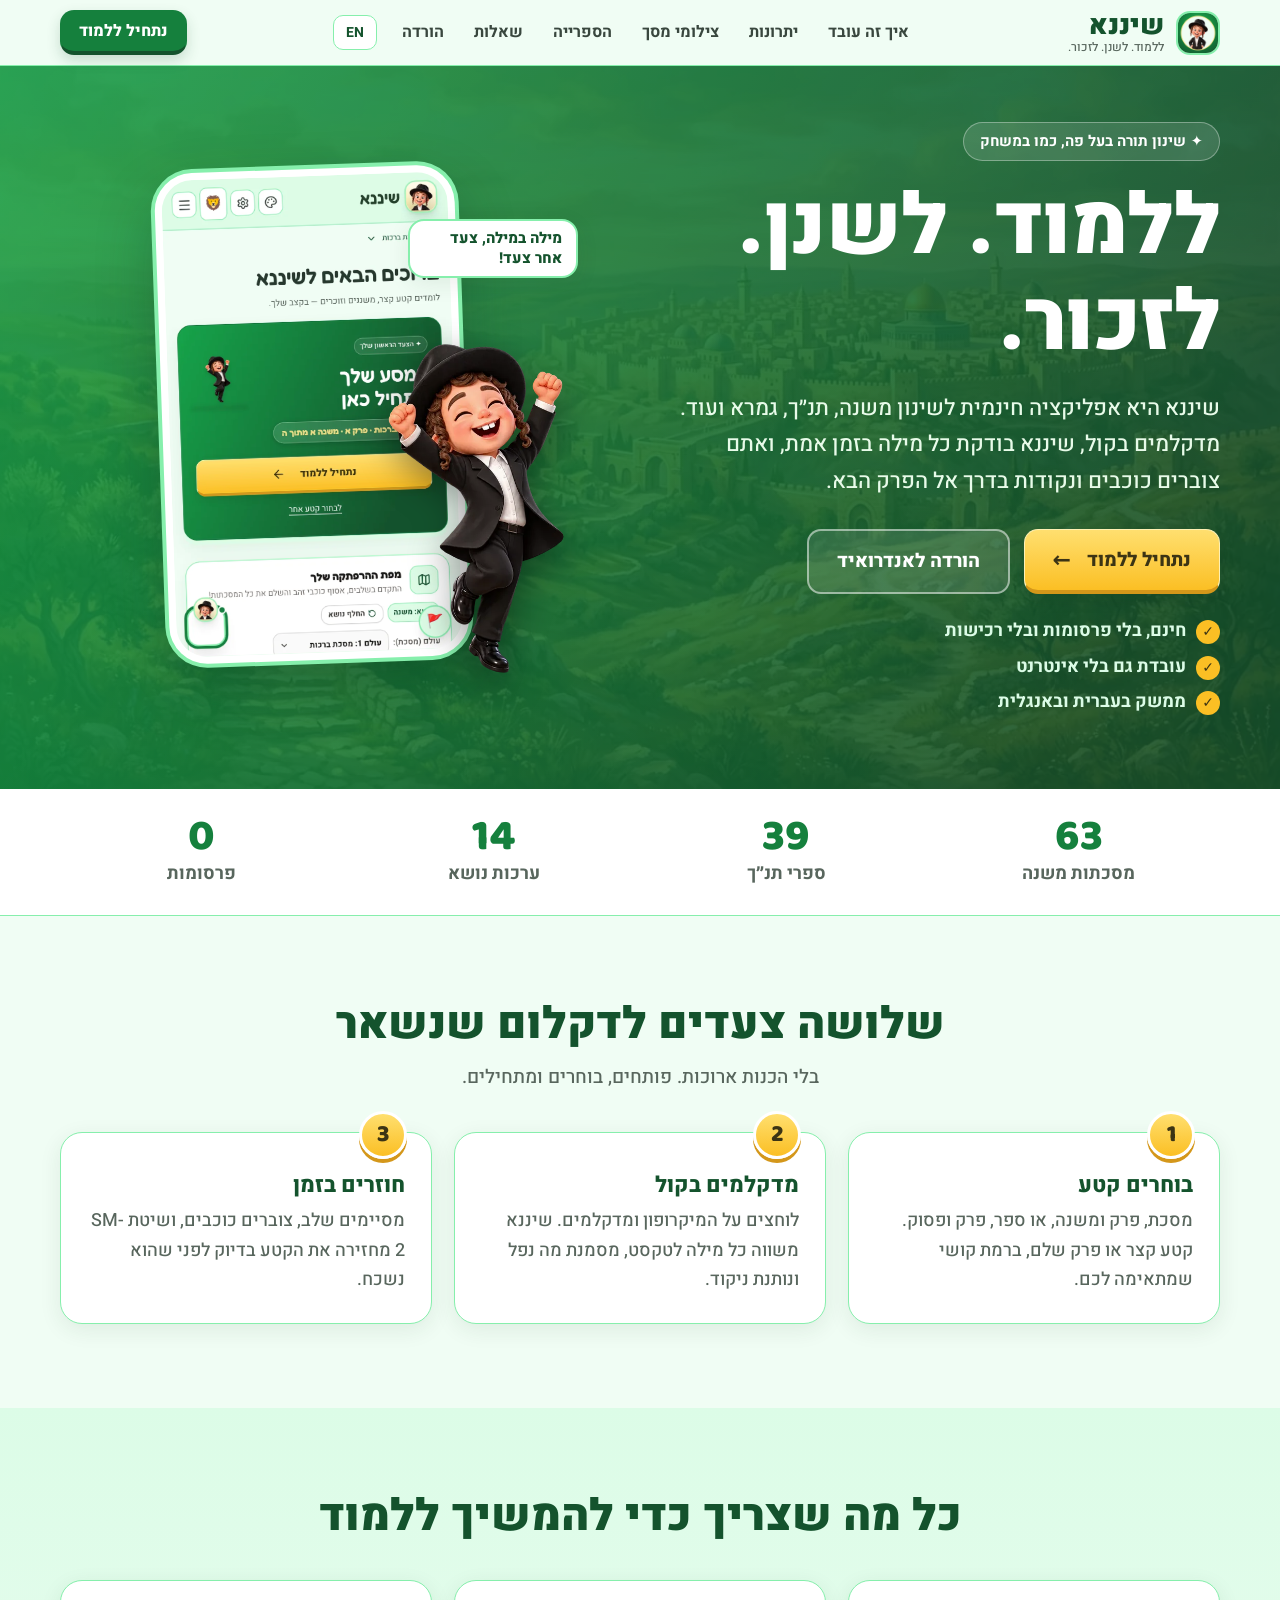
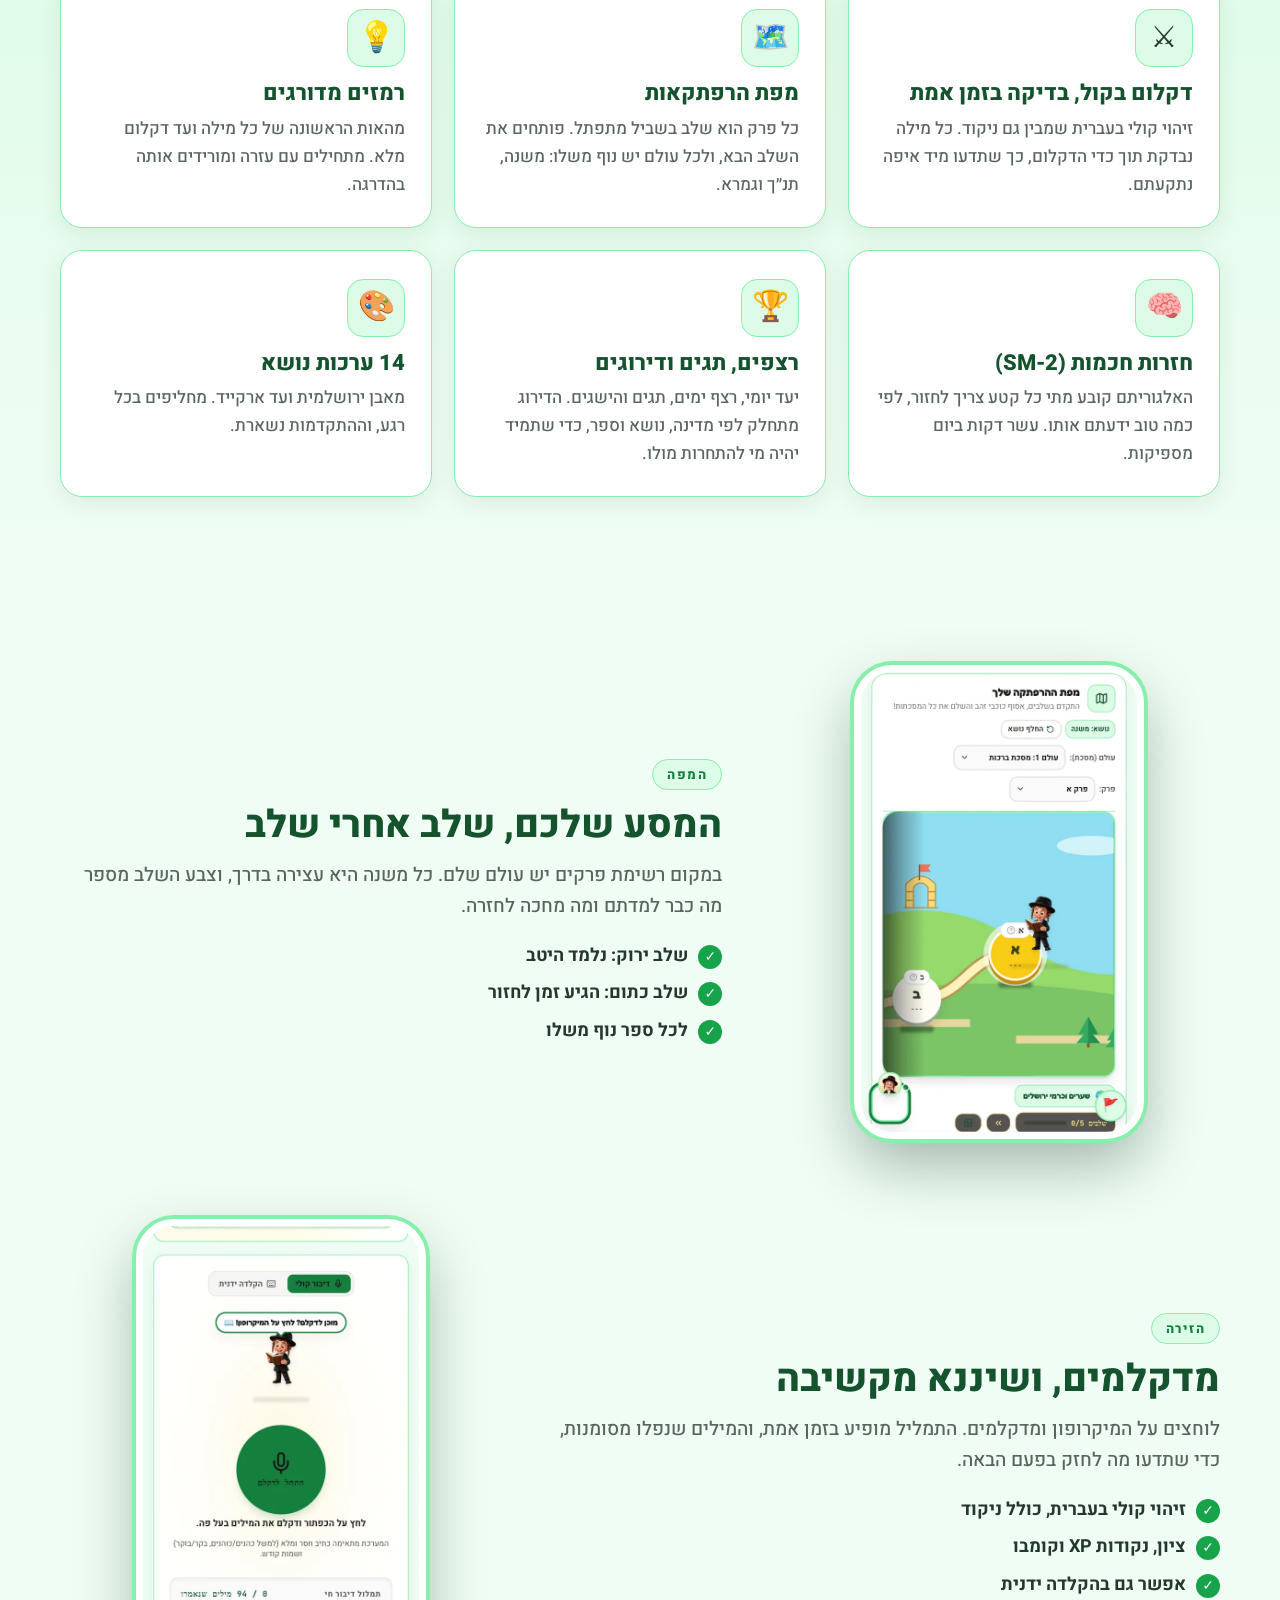
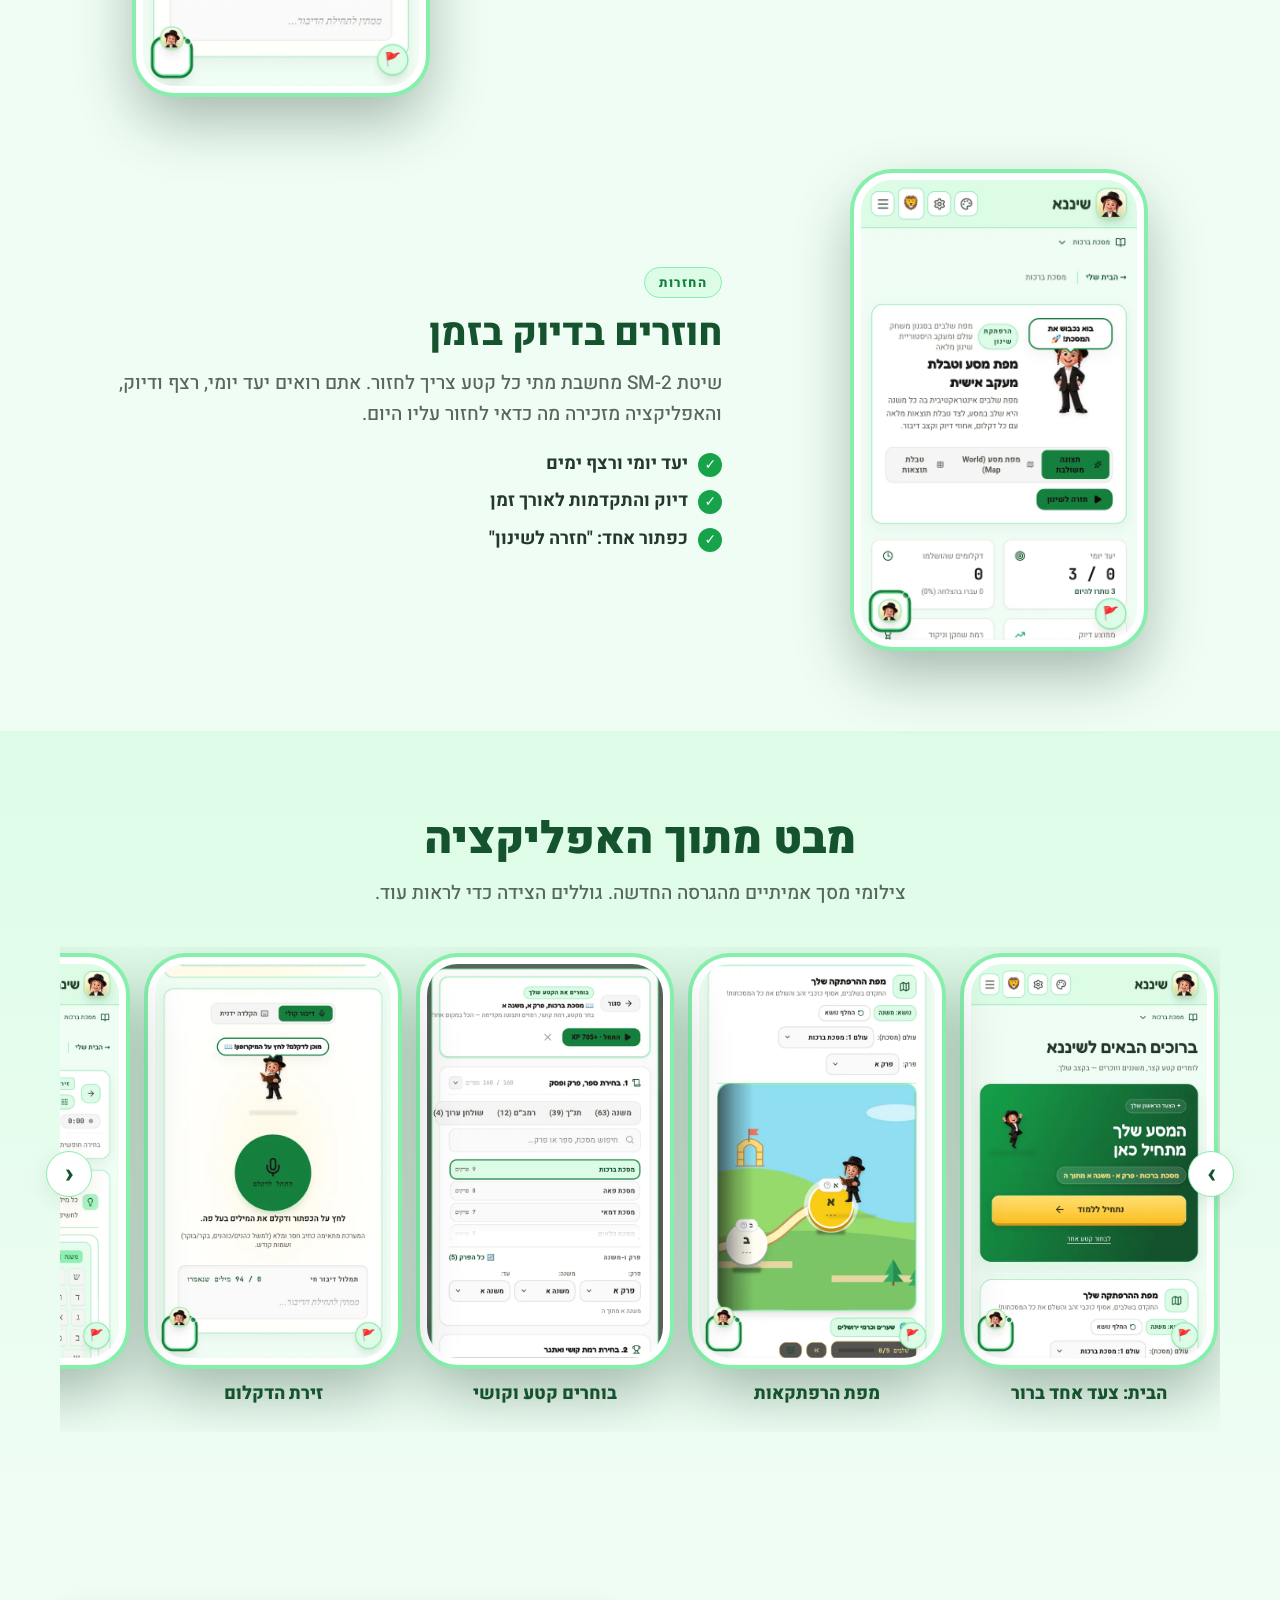
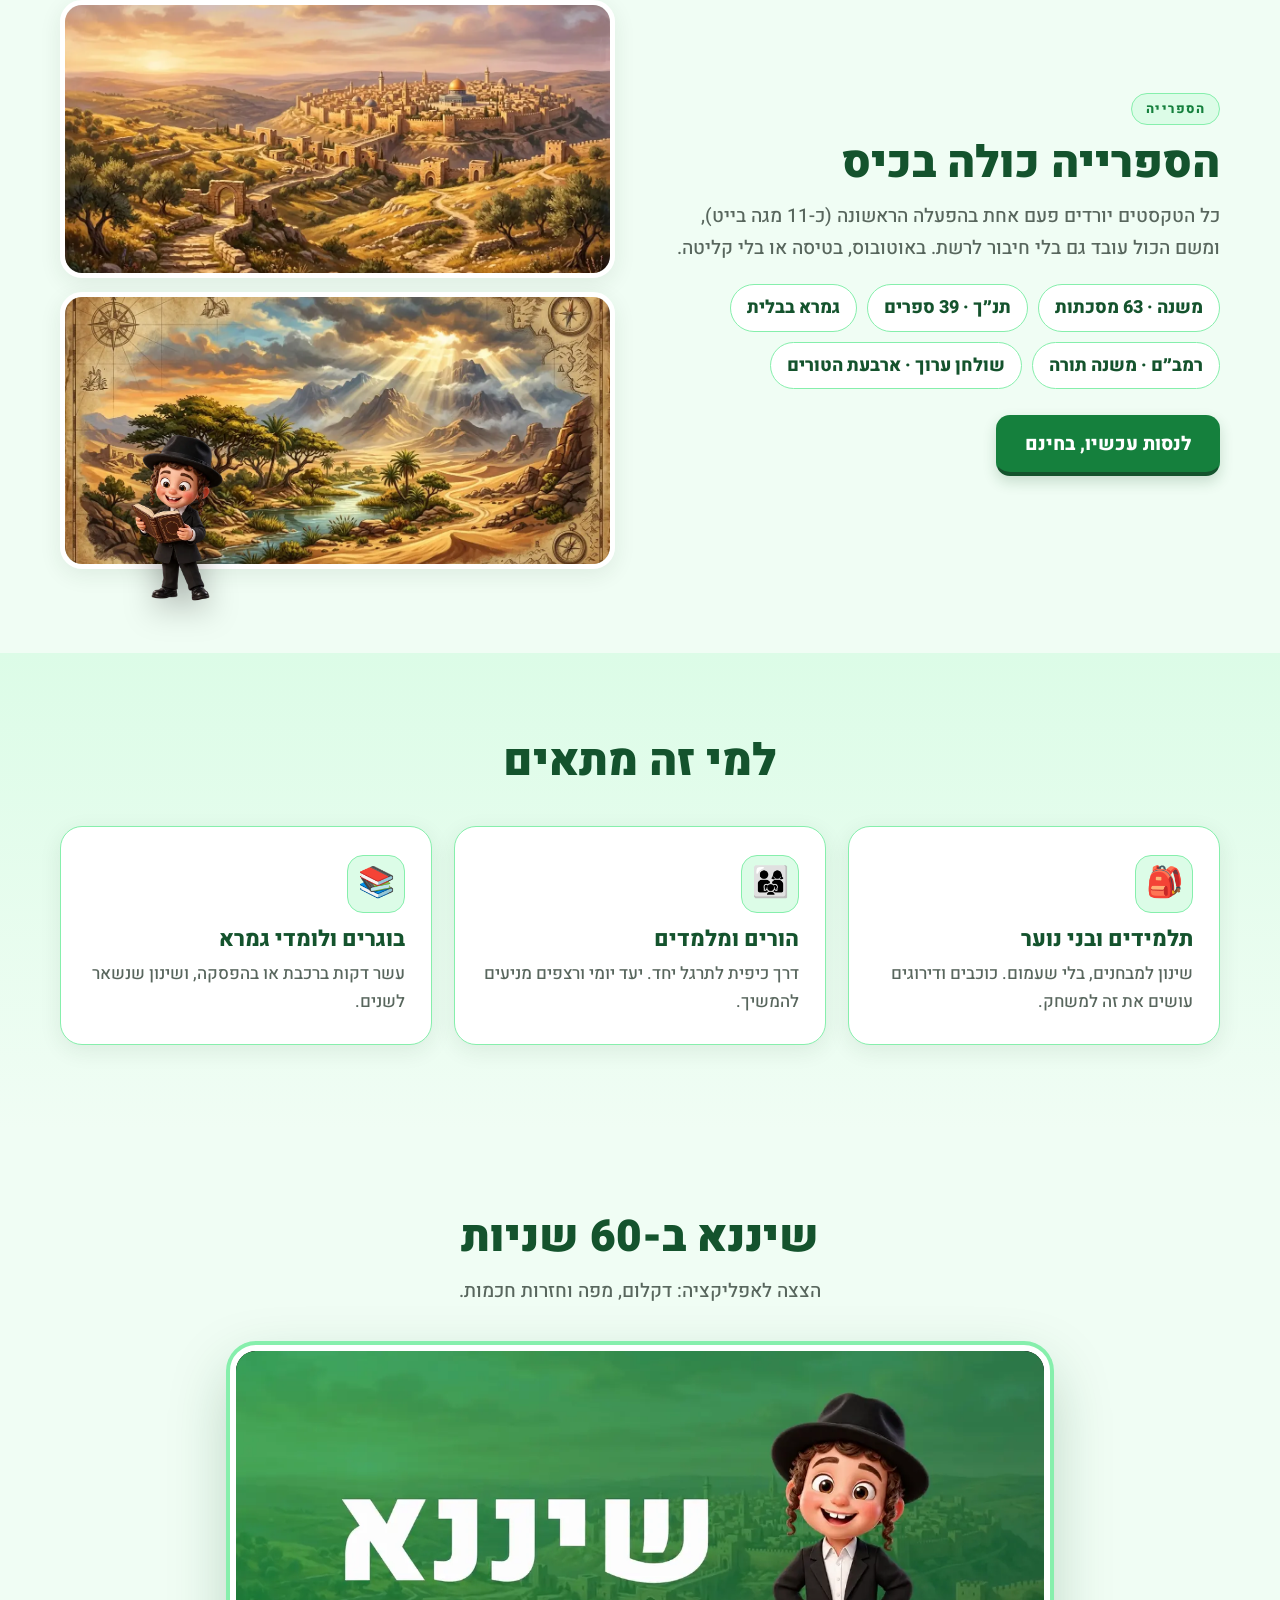
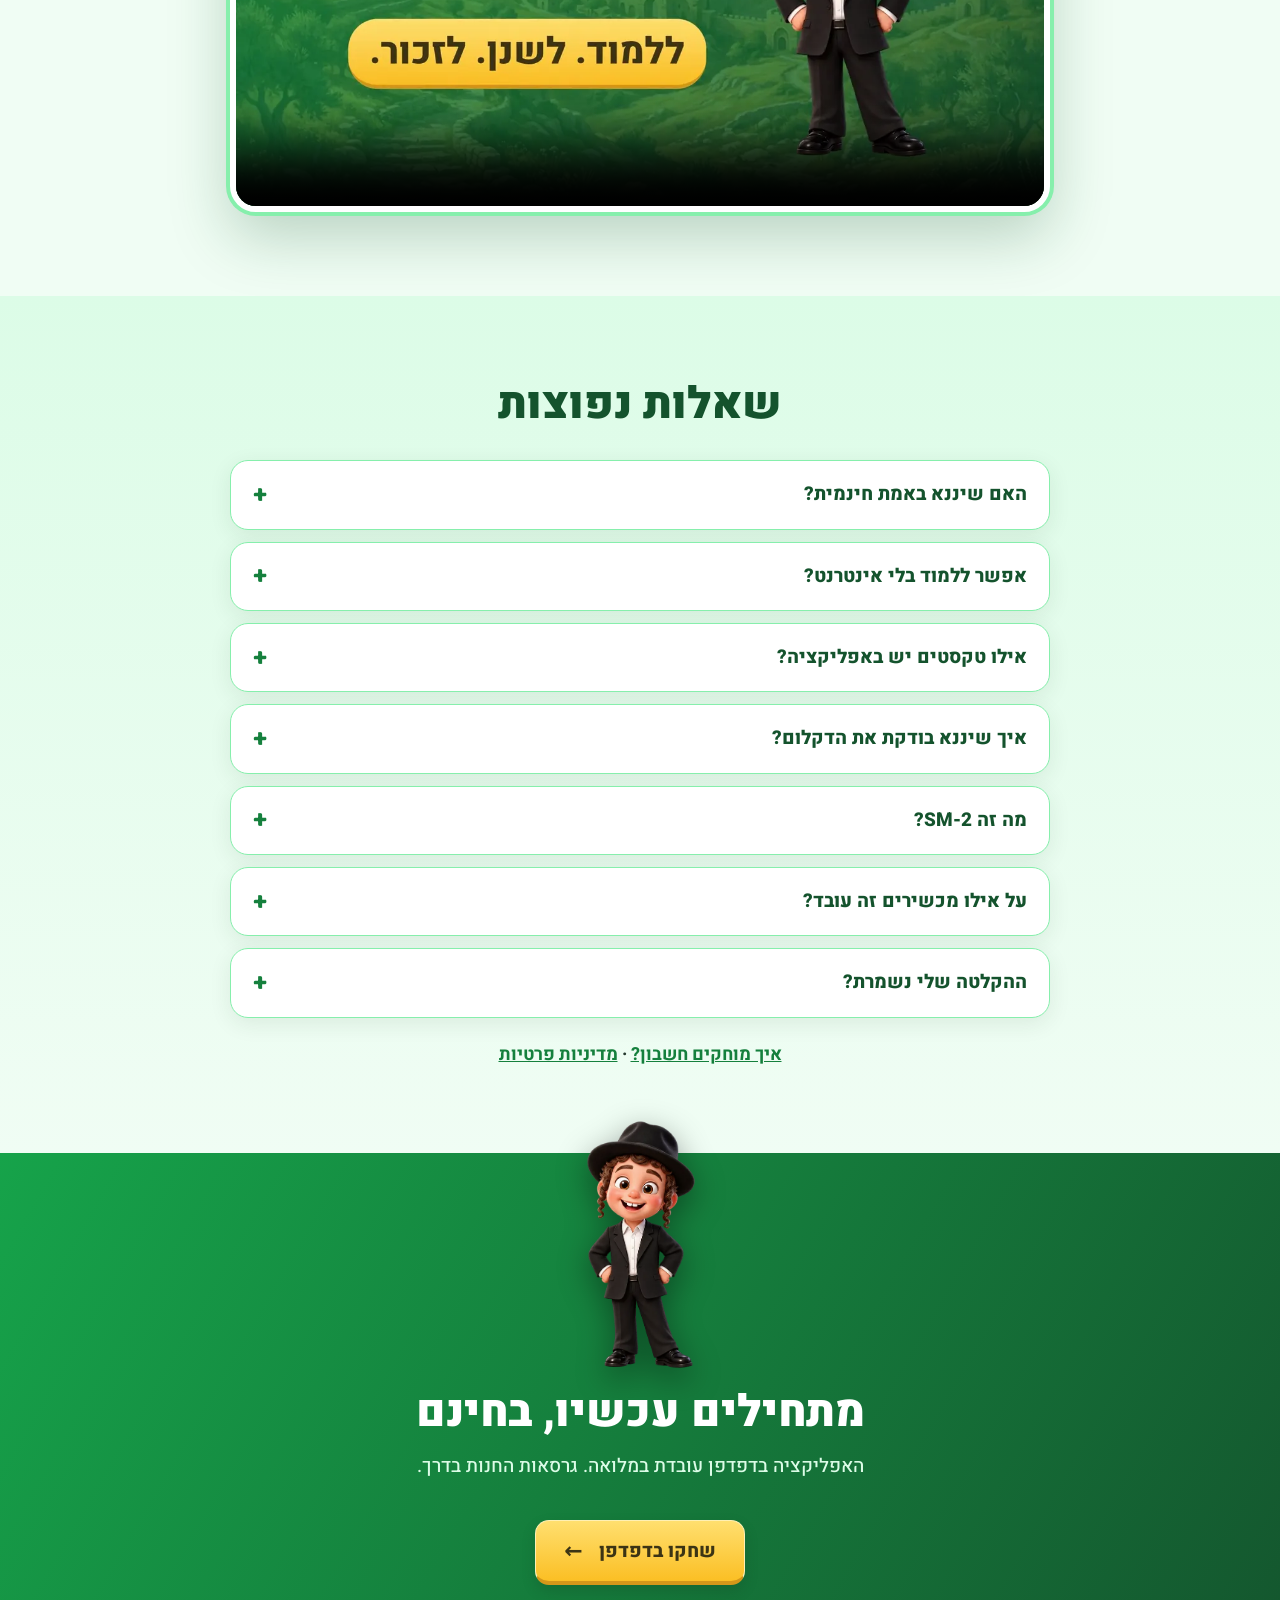
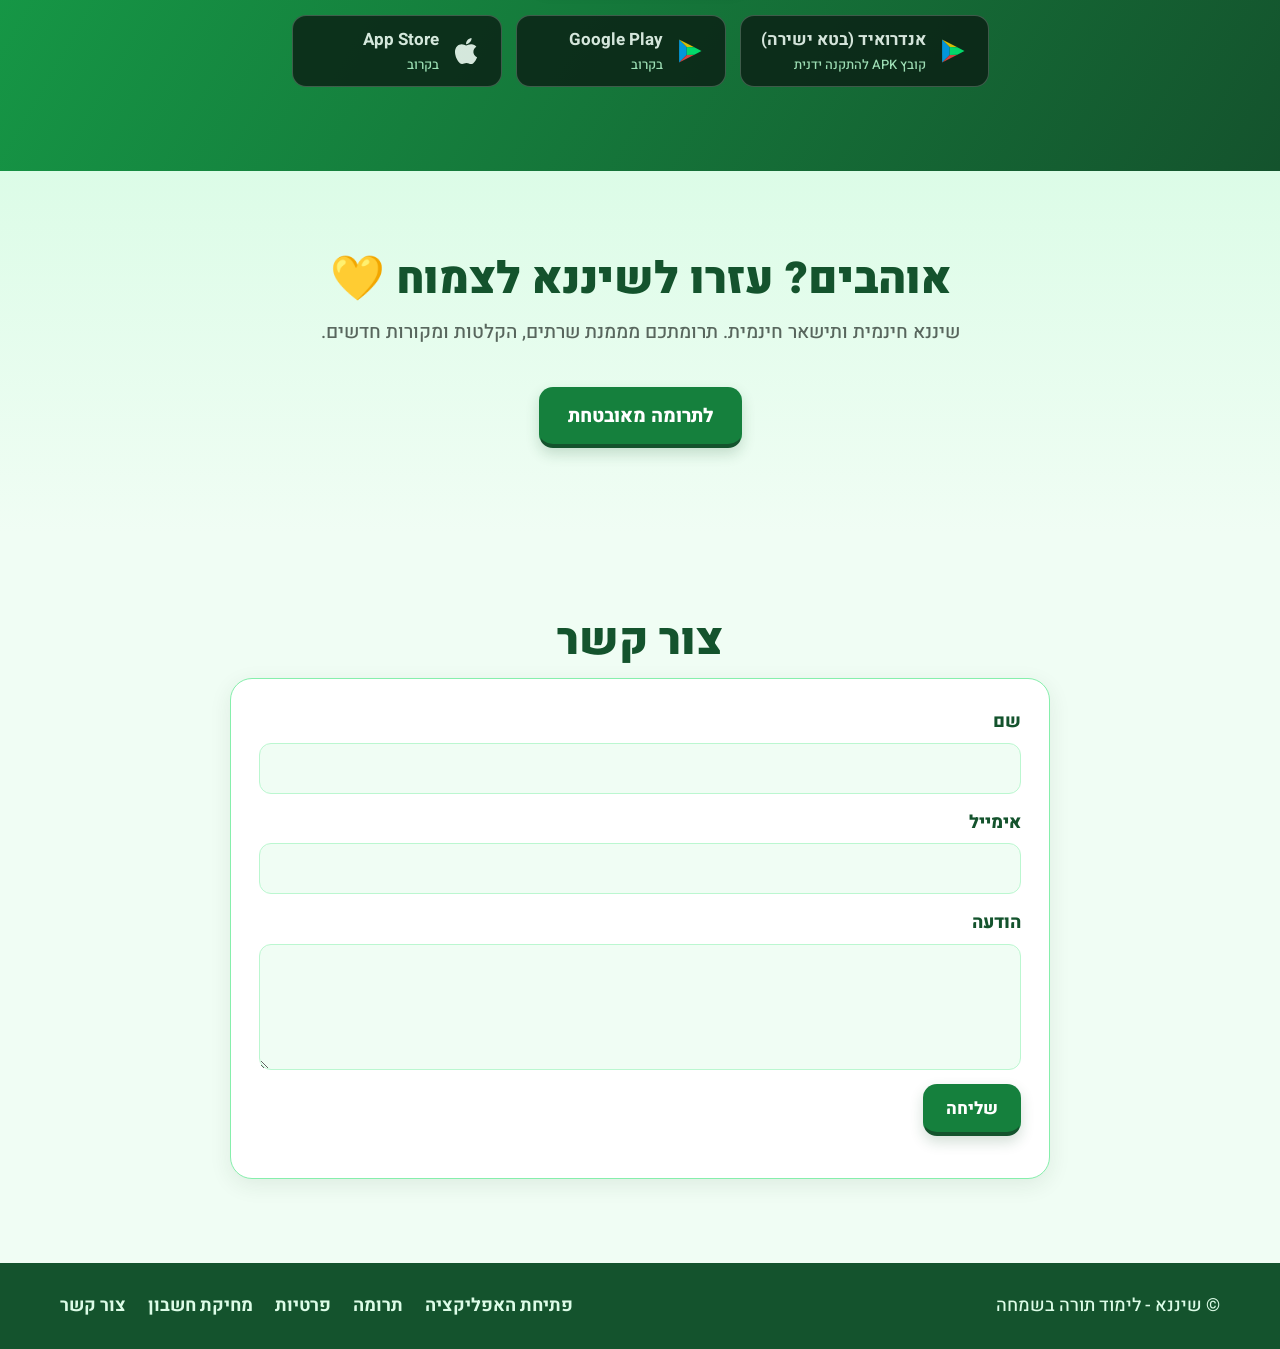
==== index.html @ 369204a3 "blaaaaaah new site" ====
<!DOCTYPE html>
<html lang="he" dir="rtl">
<head>
<meta charset="UTF-8">
<meta name="viewport" content="width=device-width, initial-scale=1">
<title>שיננא - שינון משנה, תנ״ך וגמרא כמו במשחק | אפליקציה חינמית</title>
<meta name="description" content="שיננא: אפליקציה חינמית לשינון משנה, תנ״ך וגמרא בעל פה. מדקלמים בקול, מקבלים ציון מיידי, מתקדמים במפת הרפתקאות וחוזרים בזמן עם SM-2. בלי פרסומות.">
<meta name="keywords" content="שיננא, שינון, שינון משנה, שינון תנ״ך, שינון גמרא, אפליקציה ללימוד תורה, דקלום, חזרות מרווחות, SM-2, Shinena">
<meta name="robots" content="index,follow,max-image-preview:large">
<meta name="theme-color" content="#16a34a">
<link rel="canonical" href="https://shinena.vercel.app/">
<link rel="alternate" hreflang="he" href="https://shinena.vercel.app/">
<link rel="alternate" hreflang="x-default" href="https://shinena.vercel.app/">
<meta property="og:type" content="website">
<meta property="og:site_name" content="שיננא">
<meta property="og:locale" content="he_IL">
<meta property="og:title" content="שיננא - ללמוד. לשנן. לזכור.">
<meta property="og:description" content="שינון משנה, תנ״ך וגמרא כמו במשחק. דקלום בקול, בדיקה בזמן אמת, מפת הרפתקאות וחזרות חכמות. חינם ובלי פרסומות.">
<meta property="og:url" content="https://shinena.vercel.app/">
<meta property="og:image" content="https://shinena.vercel.app/og-image.png">
<meta property="og:image:width" content="1200">
<meta property="og:image:height" content="630">
<meta property="og:image:alt" content="שיננא: הדמות של האפליקציה ומסך הבית, עם הכיתוב ללמוד. לשנן. לזכור.">
<meta name="twitter:card" content="summary_large_image">
<meta name="twitter:title" content="שיננא - ללמוד. לשנן. לזכור.">
<meta name="twitter:description" content="שינון משנה, תנ״ך וגמרא כמו במשחק. חינם ובלי פרסומות.">
<meta name="twitter:image" content="https://shinena.vercel.app/og-image.png">
<link rel="icon" href="favicon.ico" sizes="any">
<link rel="icon" type="image/png" sizes="32x32" href="favicon-32.png">
<link rel="icon" type="image/png" sizes="16x16" href="favicon-16.png">
<link rel="apple-touch-icon" href="apple-touch-icon.png">
<link rel="manifest" href="manifest.webmanifest">
<link rel="preconnect" href="https://fonts.googleapis.com">
<link rel="preconnect" href="https://fonts.gstatic.com" crossorigin>
<link href="https://fonts.googleapis.com/css2?family=Baloo+2:wght@600;700;800&family=Heebo:wght@400;500;700;800;900&display=swap" rel="stylesheet">
<link rel="preload" as="image" href="assets/img/app-home-lg.webp" fetchpriority="high">
<link rel="stylesheet" href="styles.css">
<script type="application/ld+json">{"@context": "https://schema.org", "@type": ["SoftwareApplication", "MobileApplication"], "name": "שיננא", "alternateName": ["Shinena", "שיננא - שינון תורה במשחק"], "url": "https://shinena.vercel.app/", "description": "אפליקציה חינמית לשינון משנה, תנ״ך וגמרא בעל פה, עם זיהוי קולי בעברית, מפת הרפתקאות וחזרות חכמות בשיטת SM-2.", "applicationCategory": "EducationalApplication", "operatingSystem": "Android, Web", "inLanguage": ["he", "en"], "image": "https://shinena.vercel.app/og-image.png", "screenshot": ["https://shinena.vercel.app/graphics/screenshots-mobile/screenshot_1.png", "https://shinena.vercel.app/graphics/screenshots-mobile/screenshot_2.png", "https://shinena.vercel.app/graphics/screenshots-mobile/screenshot_3.png", "https://shinena.vercel.app/graphics/screenshots-mobile/screenshot_4.png", "https://shinena.vercel.app/graphics/screenshots-mobile/screenshot_5.png", "https://shinena.vercel.app/graphics/screenshots-mobile/screenshot_6.png"], "offers": {"@type": "Offer", "price": "0", "priceCurrency": "ILS"}, "isAccessibleForFree": true, "audience": {"@type": "Audience", "audienceType": "Torah learners"}}</script>
<script type="application/ld+json">{"@context": "https://schema.org", "@type": "WebSite", "name": "שיננא", "alternateName": "Shinena", "url": "https://shinena.vercel.app/", "inLanguage": "he"}</script>
<script type="application/ld+json">{"@context": "https://schema.org", "@type": "FAQPage", "inLanguage": "he", "mainEntity": [{"@type": "Question", "name": "האם שיננא באמת חינמית?", "acceptedAnswer": {"@type": "Answer", "text": "כן. שיננא חינמית, בלי פרסומות ובלי רכישות באפליקציה. תרומות עוזרות לממן שרתים ומקורות חדשים."}}, {"@type": "Question", "name": "אפשר ללמוד בלי אינטרנט?", "acceptedAnswer": {"@type": "Answer", "text": "כן. הטקסטים (כ-11 מגה בייט) יורדים פעם אחת בהפעלה הראשונה, ומשם האפליקציה עובדת גם בלי קליטה."}}, {"@type": "Question", "name": "אילו טקסטים יש באפליקציה?", "acceptedAnswer": {"@type": "Answer", "text": "כל 63 מסכתות המשנה, התנ״ך כולו, הגמרא הבבלית, הרמב״ם ושולחן ערוך."}}, {"@type": "Question", "name": "איך שיננא בודקת את הדקלום?", "acceptedAnswer": {"@type": "Answer", "text": "מדקלמים למיקרופון, והזיהוי הקולי בעברית משווה את מה שנאמר לטקסט מילה אחר מילה, כולל ניקוד, ומראה בדיוק איפה הייתה טעות."}}, {"@type": "Question", "name": "מה זה SM-2?", "acceptedAnswer": {"@type": "Answer", "text": "שיטת חזרות מרווחות. האלגוריתם מחשב מתי כל קטע צריך לחזור, לפי כמה טוב ידעתם אותו, כך שחוזרים בדיוק לפני שוכחים."}}, {"@type": "Question", "name": "על אילו מכשירים זה עובד?", "acceptedAnswer": {"@type": "Answer", "text": "אפשר לשחק עכשיו בדפדפן, בטלפון, בטאבלט ובמחשב, ויש גם גרסת בטא לאנדרואיד. גרסאות החנות בדרך."}}, {"@type": "Question", "name": "ההקלטה שלי נשמרת?", "acceptedAnswer": {"@type": "Answer", "text": "ההקלטה לא עוזבת את המכשיר אלא אם ביקשתם שנבדוק אותה. כל הפרטים במדיניות הפרטיות."}}]}</script>
<script type="application/ld+json">{"@context": "https://schema.org", "@type": "VideoObject", "name": "שיננא ב-60 שניות", "description": "הצצה לאפליקציית שיננא: דקלום בקול, מפת הרפתקאות וחזרות חכמות.", "thumbnailUrl": "https://shinena.vercel.app/assets/video/poster.webp", "contentUrl": "https://shinena.vercel.app/assets/video/shinena-promo.mp4", "uploadDate": "2026-11-17", "duration": "PT59S", "inLanguage": "he"}</script>
<script src="config.js"></script>
</head>
<body>
<a class="skip" href="#main" data-i18n="skip">דלגו לתוכן</a>
<header class="site-header">
<div class="wrap header-row">
<a class="brand" href="#top" aria-label="שיננא - לראש הדף"><img src="icon-192.png" width="44" height="44" alt="" class="brand-ico"><span class="brand-txt"><strong data-i18n="brand">שיננא</strong><small data-i18n="tag">ללמוד. לשנן. לזכור.</small></span></a>
<nav class="topnav" aria-label="ניווט ראשי">
<a href="#how" data-i18n="nHow">איך זה עובד</a>
<a href="#features" data-i18n="nFeat">יתרונות</a>
<a href="#shots" data-i18n="nShots">צילומי מסך</a>
<a href="#library" data-i18n="nLib">הספרייה</a>
<a href="#faq" data-i18n="nFaq">שאלות</a>
<a href="#get" data-i18n="nGet">הורדה</a>
<button id="langToggle" class="lang-btn" type="button" aria-label="Switch language">EN</button>
</nav>
<a class="btn btn-primary btn-sm" data-app-link href="#" data-i18n="playNow">נתחיל ללמוד</a>
</div>
</header>
<main id="main">
<section class="hero" id="top">
<div class="wrap hero-grid">
<div class="hero-txt">
<span class="pill" data-i18n="kicker">✦ שינון תורה בעל פה, כמו במשחק</span>
<h1 data-i18n="h1">ללמוד. לשנן. לזכור.</h1>
<p class="lede" data-i18n="lede">שיננא היא אפליקציה חינמית לשינון משנה, תנ״ך, גמרא ועוד. מדקלמים בקול, שיננא בודקת כל מילה בזמן אמת, ואתם צוברים כוכבים ונקודות בדרך אל הפרק הבא.</p>
<div class="cta-row">
<a class="btn btn-gold btn-big" data-app-link href="#"><span data-i18n="cta1">נתחיל ללמוד</span><span aria-hidden="true" class="arr">←</span></a>
<a class="btn btn-ghost btn-big" href="#get" data-i18n="cta2">הורדה לאנדרואיד</a>
</div>
<ul class="ticks">
<li data-i18n="tk1">חינם, בלי פרסומות ובלי רכישות</li>
<li data-i18n="tk2">עובדת גם בלי אינטרנט</li>
<li data-i18n="tk3">ממשק בעברית ובאנגלית</li>
</ul>
</div>
<div class="hero-art">
<div class="phone phone-hero"><img src="assets/img/app-home-lg.webp" width="800" height="1333" alt="מסך הבית של אפליקציית שיננא: המסע שלך מתחיל כאן" fetchpriority="high"></div>
<img class="hero-mascot" src="assets/img/mascot-celebrating.webp" width="368" height="700" alt="שיננא, הדמות של האפליקציה, קופץ משמחה">
<span class="bubble" data-i18n="bubble">מילה במילה, צעד אחר צעד!</span>
</div>
</div>
</section>

<section class="stats" aria-label="במספרים">
<div class="wrap stats-row">
<div><b>63</b><span data-i18n="st1">מסכתות משנה</span></div>
<div><b>39</b><span data-i18n="st2">ספרי תנ״ך</span></div>
<div><b>14</b><span data-i18n="st3">ערכות נושא</span></div>
<div><b>0</b><span data-i18n="st4">פרסומות</span></div>
</div>
</section>

<section id="how" class="section">
<div class="wrap">
<h2 data-i18n="howT">שלושה צעדים לדקלום שנשאר</h2>
<p class="sub" data-i18n="howS">בלי הכנות ארוכות. פותחים, בוחרים ומתחילים.</p>
<ol class="steps">
<li class="reveal"><span class="num">1</span><h3 data-i18n="s1t">בוחרים קטע</h3><p data-i18n="s1d">מסכת, פרק ומשנה, או ספר, פרק ופסוק. קטע קצר או פרק שלם, ברמת קושי שמתאימה לכם.</p></li>
<li class="reveal"><span class="num">2</span><h3 data-i18n="s2t">מדקלמים בקול</h3><p data-i18n="s2d">לוחצים על המיקרופון ומדקלמים. שיננא משווה כל מילה לטקסט, מסמנת מה נפל ונותנת ניקוד.</p></li>
<li class="reveal"><span class="num">3</span><h3 data-i18n="s3t">חוזרים בזמן</h3><p data-i18n="s3d">מסיימים שלב, צוברים כוכבים, ושיטת SM-2 מחזירה את הקטע בדיוק לפני שהוא נשכח.</p></li>
</ol>
</div>
</section>

<section id="features" class="section alt">
<div class="wrap">
<h2 data-i18n="fT">כל מה שצריך כדי להמשיך ללמוד</h2>
<div class="cards"><article class="card reveal"><div class="card-ico" aria-hidden="true">⚔️</div><h3 data-i18n="f1t">דקלום בקול, בדיקה בזמן אמת</h3><p data-i18n="f1d">זיהוי קולי בעברית שמבין גם ניקוד. כל מילה נבדקת תוך כדי הדקלום, כך שתדעו מיד איפה נתקעתם.</p></article><article class="card reveal"><div class="card-ico" aria-hidden="true">🗺️</div><h3 data-i18n="f2t">מפת הרפתקאות</h3><p data-i18n="f2d">כל פרק הוא שלב בשביל מתפתל. פותחים את השלב הבא, ולכל עולם יש נוף משלו: משנה, תנ״ך וגמרא.</p></article><article class="card reveal"><div class="card-ico" aria-hidden="true">💡</div><h3 data-i18n="f3t">רמזים מדורגים</h3><p data-i18n="f3d">מהאות הראשונה של כל מילה ועד דקלום מלא. מתחילים עם עזרה ומורידים אותה בהדרגה.</p></article><article class="card reveal"><div class="card-ico" aria-hidden="true">🧠</div><h3 data-i18n="f4t">חזרות חכמות (SM-2)</h3><p data-i18n="f4d">האלגוריתם קובע מתי כל קטע צריך לחזור, לפי כמה טוב ידעתם אותו. עשר דקות ביום מספיקות.</p></article><article class="card reveal"><div class="card-ico" aria-hidden="true">🏆</div><h3 data-i18n="f5t">רצפים, תגים ודירוגים</h3><p data-i18n="f5d">יעד יומי, רצף ימים, תגים והישגים. הדירוג מתחלק לפי מדינה, נושא וספר, כדי שתמיד יהיה מי להתחרות מולו.</p></article><article class="card reveal"><div class="card-ico" aria-hidden="true">🎨</div><h3 data-i18n="f6t">14 ערכות נושא</h3><p data-i18n="f6d">מאבן ירושלמית ועד ארקייד. מחליפים בכל רגע, וההתקדמות נשארת.</p></article></div>
</div>
</section>

<section class="section">
<div class="wrap spots"><div class="spot reveal"><div class="spot-img"><div class="phone"><img src="assets/img/app-map.webp" width="600" height="1000" loading="lazy" decoding="async" alt="מפת ההרפתקאות של שיננא עם שלבים בשביל מתפתל"></div></div>
<div class="spot-txt"><span class="eyebrow" data-i18n="sp1e">המפה</span><h3 data-i18n="sp1t">המסע שלכם, שלב אחרי שלב</h3><p data-i18n="sp1p">במקום רשימת פרקים יש עולם שלם. כל משנה היא עצירה בדרך, וצבע השלב מספר מה כבר למדתם ומה מחכה לחזרה.</p><ul class="checks"><li data-i18n="sp1a">שלב ירוק: נלמד היטב</li><li data-i18n="sp1b">שלב כתום: הגיע זמן לחזור</li><li data-i18n="sp1c">לכל ספר נוף משלו</li></ul></div></div><div class="spot flip reveal"><div class="spot-img"><div class="phone"><img src="assets/img/app-arena.webp" width="600" height="1000" loading="lazy" decoding="async" alt="זירת הדקלום של שיננא עם כפתור מיקרופון"></div></div>
<div class="spot-txt"><span class="eyebrow" data-i18n="sp2e">הזירה</span><h3 data-i18n="sp2t">מדקלמים, ושיננא מקשיבה</h3><p data-i18n="sp2p">לוחצים על המיקרופון ומדקלמים. התמליל מופיע בזמן אמת, והמילים שנפלו מסומנות, כדי שתדעו מה לחזק בפעם הבאה.</p><ul class="checks"><li data-i18n="sp2a">זיהוי קולי בעברית, כולל ניקוד</li><li data-i18n="sp2b">ציון, נקודות XP וקומבו</li><li data-i18n="sp2c">אפשר גם בהקלדה ידנית</li></ul></div></div><div class="spot reveal"><div class="spot-img"><div class="phone"><img src="assets/img/app-track.webp" width="600" height="1000" loading="lazy" decoding="async" alt="מסך המעקב והחזרות של שיננא"></div></div>
<div class="spot-txt"><span class="eyebrow" data-i18n="sp3e">החזרות</span><h3 data-i18n="sp3t">חוזרים בדיוק בזמן</h3><p data-i18n="sp3p">שיטת SM-2 מחשבת מתי כל קטע צריך לחזור. אתם רואים יעד יומי, רצף ודיוק, והאפליקציה מזכירה מה כדאי לחזור עליו היום.</p><ul class="checks"><li data-i18n="sp3a">יעד יומי ורצף ימים</li><li data-i18n="sp3b">דיוק והתקדמות לאורך זמן</li><li data-i18n="sp3c">כפתור אחד: "חזרה לשינון"</li></ul></div></div></div>
</section>

<section id="shots" class="section alt">
<div class="wrap">
<h2 data-i18n="gT">מבט מתוך האפליקציה</h2>
<p class="sub" data-i18n="gS">צילומי מסך אמיתיים מהגרסה החדשה. גוללים הצידה כדי לראות עוד.</p>
<div class="gal-wrap"><button class="gal-btn" id="galPrev" type="button" aria-label="הקודם">›</button>
<div class="gallery" id="gallery" tabindex="0" aria-label="גלריית צילומי מסך"><figure class="shot"><div class="phone"><img src="assets/img/app-home.webp" width="600" height="1000" loading="lazy" decoding="async" alt="מסך הבית של שיננא: "המסע שלך מתחיל כאן" וכפתור "נתחיל ללמוד""></div><figcaption data-i18n="g1">הבית: צעד אחד ברור</figcaption></figure><figure class="shot"><div class="phone"><img src="assets/img/app-map.webp" width="600" height="1000" loading="lazy" decoding="async" alt="מפת ההרפתקאות של שיננא עם שלבים בשביל מתפתל"></div><figcaption data-i18n="g2">מפת הרפתקאות</figcaption></figure><figure class="shot"><div class="phone"><img src="assets/img/app-picker.webp" width="600" height="1000" loading="lazy" decoding="async" alt="בחירת מסכת, פרק וקושי באפליקציית שיננא"></div><figcaption data-i18n="g3">בוחרים קטע וקושי</figcaption></figure><figure class="shot"><div class="phone"><img src="assets/img/app-arena.webp" width="600" height="1000" loading="lazy" decoding="async" alt="זירת הדקלום של שיננא עם כפתור מיקרופון"></div><figcaption data-i18n="g4">זירת הדקלום</figcaption></figure><figure class="shot"><div class="phone"><img src="assets/img/app-hints.webp" width="600" height="1000" loading="lazy" decoding="async" alt="רמזי אות ראשונה לכל מילה בשיננא"></div><figcaption data-i18n="g5">רמזים מדורגים</figcaption></figure><figure class="shot"><div class="phone"><img src="assets/img/app-track.webp" width="600" height="1000" loading="lazy" decoding="async" alt="מסך המעקב והחזרות של שיננא"></div><figcaption data-i18n="g6">מעקב וחזרות</figcaption></figure><figure class="shot"><div class="phone"><img src="assets/img/app-themes.webp" width="600" height="1000" loading="lazy" decoding="async" alt="בחירת ערכת נושא באפליקציית שיננא"></div><figcaption data-i18n="g7">14 ערכות נושא</figcaption></figure></div>
<button class="gal-btn" id="galNext" type="button" aria-label="הבא">‹</button></div>
</div>
</section>

<section id="library" class="section">
<div class="wrap lib">
<div class="lib-txt">
<span class="eyebrow" data-i18n="lbE">הספרייה</span>
<h2 data-i18n="lbT">הספרייה כולה בכיס</h2>
<p class="sub" data-i18n="lbS">כל הטקסטים יורדים פעם אחת בהפעלה הראשונה (כ-11 מגה בייט), ומשם הכול עובד גם בלי חיבור לרשת. באוטובוס, בטיסה או בלי קליטה.</p>
<ul class="chips">
<li data-i18n="c1">משנה · 63 מסכתות</li>
<li data-i18n="c2">תנ״ך · 39 ספרים</li>
<li data-i18n="c3">גמרא בבלית</li>
<li data-i18n="c4">רמב״ם · משנה תורה</li>
<li data-i18n="c5">שולחן ערוך · ארבעת הטורים</li>
</ul>
<a class="btn btn-primary btn-big" data-app-link href="#" data-i18n="lbC">לנסות עכשיו, בחינם</a>
</div>
<div class="lib-art"><div class="worlds"><img src="assets/img/world-mishna.webp" width="1200" height="669" loading="lazy" alt="נוף ירושלים, עולם המשנה בשיננא"><img src="assets/img/world-tanakh.webp" width="1200" height="669" loading="lazy" alt="נוף מדברי, עולם התנ״ך בשיננא"></div><img class="lib-mascot" src="assets/img/mascot-studying.webp" width="800" height="533" loading="lazy" alt="שיננא קורא בספר"></div>
</div>
</section>

<section class="section alt">
<div class="wrap">
<h2 data-i18n="auT">למי זה מתאים</h2>
<div class="cards three"><article class="card reveal"><div class="card-ico" aria-hidden="true">🎒</div><h3 data-i18n="au1t">תלמידים ובני נוער</h3><p data-i18n="au1d">שינון למבחנים, בלי שעמום. כוכבים ודירוגים עושים את זה למשחק.</p></article><article class="card reveal"><div class="card-ico" aria-hidden="true">👨‍👩‍👧</div><h3 data-i18n="au2t">הורים ומלמדים</h3><p data-i18n="au2d">דרך כיפית לתרגל יחד. יעד יומי ורצפים מניעים להמשיך.</p></article><article class="card reveal"><div class="card-ico" aria-hidden="true">📚</div><h3 data-i18n="au3t">בוגרים ולומדי גמרא</h3><p data-i18n="au3d">עשר דקות ברכבת או בהפסקה, ושינון שנשאר לשנים.</p></article></div>
</div>
</section>

<section id="video" class="section">
<div class="wrap narrow">
<h2 data-i18n="vT">שיננא ב-60 שניות</h2>
<p class="sub" data-i18n="vS">הצצה לאפליקציה: דקלום, מפה וחזרות חכמות.</p>
<div class="video-box"><video controls preload="none" playsinline poster="assets/video/poster.webp" width="1280" height="720"><source src="assets/video/shinena-promo.mp4" type="video/mp4"></video></div>
</div>
</section>

<section id="faq" class="section alt">
<div class="wrap narrow">
<h2 data-i18n="faqT">שאלות נפוצות</h2>
<div class="faq"><details class="faq-item"><summary data-i18n="q1">האם שיננא באמת חינמית?</summary><p data-i18n="a1">כן. שיננא חינמית, בלי פרסומות ובלי רכישות באפליקציה. תרומות עוזרות לממן שרתים ומקורות חדשים.</p></details><details class="faq-item"><summary data-i18n="q2">אפשר ללמוד בלי אינטרנט?</summary><p data-i18n="a2">כן. הטקסטים (כ-11 מגה בייט) יורדים פעם אחת בהפעלה הראשונה, ומשם האפליקציה עובדת גם בלי קליטה.</p></details><details class="faq-item"><summary data-i18n="q3">אילו טקסטים יש באפליקציה?</summary><p data-i18n="a3">כל 63 מסכתות המשנה, התנ״ך כולו, הגמרא הבבלית, הרמב״ם ושולחן ערוך.</p></details><details class="faq-item"><summary data-i18n="q4">איך שיננא בודקת את הדקלום?</summary><p data-i18n="a4">מדקלמים למיקרופון, והזיהוי הקולי בעברית משווה את מה שנאמר לטקסט מילה אחר מילה, כולל ניקוד, ומראה בדיוק איפה הייתה טעות.</p></details><details class="faq-item"><summary data-i18n="q5">מה זה SM-2?</summary><p data-i18n="a5">שיטת חזרות מרווחות. האלגוריתם מחשב מתי כל קטע צריך לחזור, לפי כמה טוב ידעתם אותו, כך שחוזרים בדיוק לפני שוכחים.</p></details><details class="faq-item"><summary data-i18n="q6">על אילו מכשירים זה עובד?</summary><p data-i18n="a6">אפשר לשחק עכשיו בדפדפן, בטלפון, בטאבלט ובמחשב, ויש גם גרסת בטא לאנדרואיד. גרסאות החנות בדרך.</p></details><details class="faq-item"><summary data-i18n="q7">ההקלטה שלי נשמרת?</summary><p data-i18n="a7">ההקלטה לא עוזבת את המכשיר אלא אם ביקשתם שנבדוק אותה. כל הפרטים במדיניות הפרטיות.</p></details></div>
<p class="faq-more"><a href="delete-account-he.html" data-i18n="delLink" data-i18n-href="delete-account.html">איך מוחקים חשבון?</a> · <a href="privacy-he.html" data-i18n="privLink" data-i18n-href="privacy.html">מדיניות פרטיות</a></p>
</div>
</section>

<section id="get" class="section get">
<div class="wrap narrow center">
<img class="get-mascot" src="assets/img/mascot-standing.webp" width="349" height="700" loading="lazy" alt="שיננא, דמות האפליקציה, עם הידיים על המותניים">
<h2 data-i18n="gtT">מתחילים עכשיו, בחינם</h2>
<p class="sub" data-i18n="gtS">האפליקציה בדפדפן עובדת במלואה. גרסאות החנות בדרך.</p>
<a class="btn btn-gold btn-big" data-app-link href="#"><span data-i18n="gtB">שחקו בדפדפן</span><span aria-hidden="true" class="arr">←</span></a>
<div class="store-row">
<a class="store-btn" data-store="android-apk" href="#"><svg class="store-svg" viewBox="0 0 512 512" aria-hidden="true"><polygon points="70,60 200,186 200,326 70,452" fill="#00A0FF"/><polygon points="70,60 330,192 200,186" fill="#FFCE00"/><polygon points="70,452 330,320 200,326" fill="#FF3A44"/><polygon points="200,186 330,192 452,256 330,320 200,326" fill="#00F076"/></svg><span><strong data-i18n="apkT">אנדרואיד (בטא ישירה)</strong><small data-i18n="apkD">קובץ APK להתקנה ידנית</small></span></a>
<a class="store-btn" data-store="play" href="#"><svg class="store-svg" viewBox="0 0 512 512" aria-hidden="true"><polygon points="70,60 200,186 200,326 70,452" fill="#00A0FF"/><polygon points="70,60 330,192 200,186" fill="#FFCE00"/><polygon points="70,452 330,320 200,326" fill="#FF3A44"/><polygon points="200,186 330,192 452,256 330,320 200,326" fill="#00F076"/></svg><span><strong>Google Play</strong><small data-store-note="play" data-i18n="soon">בקרוב</small></span></a>
<a class="store-btn" data-store="ios" href="#"><svg class="store-svg" viewBox="0 0 384 512" aria-hidden="true"><path fill="#ffffff" d="M318.7 268.7c-.2-36.7 16.4-64.4 50-84.8-18.8-26.9-47.2-41.7-84.7-44.6-35.5-2.8-74.3 20.7-88.5 20.7-15 0-49.4-19.7-76.4-19.7C63.3 141.2 4 184.8 4 273.5q0 39.3 14.4 81.2c12.8 36.7 59 126.7 107.2 125.2 25.2-.6 43-17.9 75.8-17.9 31.8 0 48.3 17.9 76.4 17.9 48.6-.7 90.4-82.5 102.6-119.3-65.2-30.7-61.7-90-61.7-91.9zm-56.6-164.2c27.3-32.4 24.8-61.9 24-72.5-24.1 1.4-52 16.4-67.9 34.9-17.5 19.8-27.8 44.3-25.6 71.9 26.1 2 49.9-11.4 69.5-34.3z"/></svg><span><strong>App Store</strong><small data-store-note="ios" data-i18n="soon2">בקרוב</small></span></a>
</div>
</div>
</section>

<section id="donate" class="section alt">
<div class="wrap narrow center">
<h2 data-i18n="dnT">אוהבים? עזרו לשיננא לצמוח 💛</h2>
<p class="sub" data-i18n="dnS">שיננא חינמית ותישאר חינמית. תרומתכם מממנת שרתים, הקלטות ומקורות חדשים.</p>
<a class="btn btn-primary btn-big" data-donate-link href="#" data-i18n="dnB">לתרומה מאובטחת</a>
</div>
</section>

<section id="contact" class="section">
<div class="wrap narrow">
<h2 data-i18n="ctT">צור קשר</h2>
<form id="contactForm" class="contact-form" method="post" action="#">
<label><span data-i18n="cName">שם</span><input name="name" required autocomplete="name"></label>
<label><span data-i18n="cEmail">אימייל</span><input name="email" type="email" required dir="ltr" autocomplete="email"></label>
<label><span data-i18n="cMsg">הודעה</span><textarea name="message" rows="4" required></textarea></label>
<button class="btn btn-primary" type="submit" data-i18n="cSend">שליחה</button>
<p id="contactNote" class="form-note" role="status"></p>
</form>
</div>
</section>
</main>
<footer class="site-footer">
<div class="wrap footer-row">
<span data-i18n="rights">© שיננא - לימוד תורה בשמחה</span>
<nav aria-label="קישורים בתחתית הדף">
<a data-app-link href="#" data-i18n="openApp">פתיחת האפליקציה</a>
<a href="#donate" data-i18n="nDon">תרומה</a>
<a href="privacy-he.html" data-i18n="nPriv" data-i18n-href="privacy.html">פרטיות</a>
<a href="delete-account-he.html" data-i18n="nDel" data-i18n-href="delete-account.html">מחיקת חשבון</a>
<a href="#contact" data-i18n="nCon">צור קשר</a>
</nav>
</div>
</footer>
<script src="app.js"></script>
</body>
</html>
---- styles.css ----
/* Shinena landing - Journey look: mint paper, deep-green hero, gold CTA, rounded cards. */
:root{
  --paper:#f0fdf4; --paper2:#dcfce7; --card:#fff; --ink:#25382e; --muted:#58665d;
  --line:#86efac; --green:#16a34a; --green-d:#14532d; --green-m:#15803d;
  --gold-1:#ffdf6f; --gold-2:#fbbf24; --gold-edge:#d4971a; --gold-ink:#3c3414;
  --radius:22px; --shadow:0 6px 22px #273f2616;
  --font:"Heebo","Rubik",system-ui,-apple-system,"Segoe UI",Arial,sans-serif;
  --display:"Baloo 2","Heebo","Rubik",system-ui,sans-serif;
}
*{box-sizing:border-box}
html{scroll-behavior:smooth;scroll-padding-top:84px}
body{margin:0;font-family:var(--font);font-weight:500;font-size:18px;line-height:1.65;background:var(--paper);color:var(--ink);-webkit-font-smoothing:antialiased;text-rendering:optimizeLegibility}
img{max-width:100%;height:auto;display:block}
a{color:var(--green-m)}
h1,h2,h3{font-family:var(--font);font-weight:900;line-height:1.15;margin:0;color:var(--green-d)}
h2{font-size:clamp(28px,4vw,44px);text-align:center;margin-bottom:12px}
h3{font-size:22px;font-weight:800}
p{margin:0}
:focus-visible{outline:3px solid #7c3aed;outline-offset:3px;border-radius:8px}
.skip{position:absolute;inset-inline-start:12px;top:-60px;background:#fff;padding:10px 16px;border-radius:10px;z-index:100;font-weight:700}
.skip:focus{top:12px}
.wrap{width:min(1160px,100% - 40px);margin-inline:auto}
.narrow{width:min(820px,100% - 40px)}
.center{text-align:center}
.section{padding:84px 0}
.section.alt{background:linear-gradient(180deg,var(--paper2),var(--paper))}
.sub{text-align:center;color:var(--muted);font-size:19px;max-width:680px;margin:0 auto 38px}

/* header */
.site-header{position:sticky;top:0;z-index:50;background:#f0fdf4e8;backdrop-filter:blur(10px);border-bottom:1px solid var(--line)}
.header-row{display:flex;align-items:center;gap:20px;padding:10px 0}
.brand{display:flex;align-items:center;gap:12px;text-decoration:none;color:var(--green-d);flex-shrink:0}
.brand-ico{border-radius:14px;border:2px solid var(--line);background:#fff}
.brand-txt{display:flex;flex-direction:column;line-height:1.1}
.brand-txt strong{font-size:27px;font-weight:900}
.brand-txt small{font-size:12px;color:var(--muted);font-weight:500}
.topnav{display:flex;align-items:center;gap:4px;margin-inline:auto}
.topnav a{padding:8px 13px;border-radius:12px;text-decoration:none;color:#39473e;font-weight:700;font-size:16px}
.topnav a:hover{background:#fff;color:var(--green-d)}
.lang-btn{font:700 14px var(--font);border:1px solid var(--line);background:#fff;color:var(--green-d);border-radius:10px;padding:6px 12px;cursor:pointer;margin-inline-start:8px}

/* buttons */
.btn{display:inline-flex;align-items:center;justify-content:center;gap:16px;font:800 17px var(--font);text-decoration:none;border-radius:14px;padding:11px 22px;border:1px solid transparent;cursor:pointer;transition:transform .15s,box-shadow .15s}
.btn:hover{transform:translateY(-2px)}
.btn-primary{background:var(--green-m);color:#fff;border-bottom:4px solid var(--green-d);box-shadow:0 6px 14px #14532d30}
.btn-sm{padding:8px 18px;font-size:16px}
.btn-big{padding:14px 28px;font-size:19px;min-height:54px}
.btn-gold{background:linear-gradient(var(--gold-1),var(--gold-2));color:var(--gold-ink);border:1px solid #fff0b3;border-bottom:4px solid var(--gold-edge);box-shadow:0 6px 14px #12351d33}
.btn-ghost{background:#ffffff1c;color:#fff;border:2px solid #ffffff80}
.btn-ghost:hover{background:#ffffff33}
.arr{font-size:22px}

/* hero */
.hero{background:linear-gradient(120deg,var(--green) 0%,var(--green-d) 85%);color:#fff;position:relative;overflow:hidden;padding:56px 0 72px}
.hero::before{content:"";position:absolute;inset:0;background:url(assets/img/world-mishna.webp) center/cover;opacity:.12;pointer-events:none}
.hero-grid{position:relative;display:grid;grid-template-columns:1.1fr .9fr;gap:40px;align-items:center}
.pill{display:inline-block;background:#ffffff1f;border:1px solid #ffffff55;border-radius:999px;padding:6px 16px;font-size:15px;font-weight:700;margin-bottom:18px}
.hero h1{color:#fff;font-size:clamp(46px,7vw,84px);margin-bottom:18px;letter-spacing:-.5px}
.lede{font-size:clamp(18px,2vw,22px);color:#e8fbe9;max-width:560px}
.cta-row{display:flex;flex-wrap:wrap;gap:14px;margin:30px 0 22px}
.ticks{list-style:none;padding:0;margin:0;display:grid;gap:6px;font-weight:700;color:#dcfce7}
.ticks li::before,.checks li::before{content:"✓";display:inline-block;width:24px;height:24px;line-height:24px;text-align:center;border-radius:50%;background:var(--gold-2);color:var(--gold-ink);font-size:14px;font-weight:900;margin-inline-end:10px}
.hero-art{position:relative;display:flex;justify-content:center;padding-bottom:10px}
.phone{border-radius:38px;border:7px solid #fff;box-shadow:0 0 0 4px var(--line),0 26px 60px #0a2e1a55;overflow:hidden;background:#fff;line-height:0}
.phone img{width:100%}
.phone-hero{width:min(300px,62vw);transform:rotate(-2deg)}
.hero-mascot{position:absolute;inset-inline-start:-10px;bottom:-14px;width:min(190px,34vw);filter:drop-shadow(0 12px 18px #0006)}
.bubble{position:absolute;top:10%;inset-inline-start:-14px;background:#fff;color:var(--green-d);font-weight:800;font-size:15px;padding:8px 14px;border-radius:16px;border:2px solid var(--line);box-shadow:var(--shadow);max-width:170px;line-height:1.3}

/* stats */
.stats{background:#fff;border-bottom:1px solid var(--line)}
.stats-row{display:grid;grid-template-columns:repeat(4,1fr);gap:10px;padding:26px 0;text-align:center}
.stats b{display:block;font:800 44px/1 var(--display);color:var(--green-m)}
.stats span{color:var(--muted);font-weight:700}

/* steps */
.steps{list-style:none;padding:0;margin:0;display:grid;grid-template-columns:repeat(3,1fr);gap:22px;counter-reset:s}
.steps li{background:var(--card);border:1px solid var(--line);border-radius:var(--radius);padding:34px 26px 28px;box-shadow:var(--shadow);position:relative}
.num{position:absolute;top:-22px;inset-inline-start:24px;width:48px;height:48px;border-radius:50%;display:flex;align-items:center;justify-content:center;font:800 24px var(--display);background:linear-gradient(var(--gold-1),var(--gold-2));color:var(--gold-ink);border:3px solid #fff;box-shadow:0 4px 0 var(--gold-edge)}
.steps h3{margin:6px 0 8px}
.steps p{color:var(--muted)}

/* cards */
.cards{display:grid;grid-template-columns:repeat(3,1fr);gap:22px;margin-top:38px}
.card{background:var(--card);border:1px solid var(--line);border-radius:var(--radius);padding:28px 26px;box-shadow:var(--shadow);transition:transform .2s}
.card:hover{transform:translateY(-4px)}
.card-ico{width:58px;height:58px;border-radius:16px;background:var(--paper2);border:1px solid var(--line);display:flex;align-items:center;justify-content:center;font-size:30px;margin-bottom:14px}
.card h3{margin-bottom:8px}
.card p{color:var(--muted);font-size:17px}

/* spotlights */
.spots{display:grid;gap:80px}
.spot{display:grid;grid-template-columns:.8fr 1.2fr;gap:56px;align-items:center}
.spot.flip{grid-template-columns:1.2fr .8fr}
.spot.flip .spot-img{order:2}
.spot-img{display:flex;justify-content:center}
.spot .phone{width:min(290px,70vw)}
.eyebrow{display:inline-block;font-weight:800;font-size:13px;letter-spacing:1.5px;color:var(--green-m);background:var(--paper2);border:1px solid var(--line);padding:4px 14px;border-radius:999px;margin-bottom:14px}
.spot-txt h3{font-size:clamp(26px,3.4vw,38px);margin-bottom:12px}
.spot-txt p{color:var(--muted);font-size:19px;margin-bottom:18px}
.checks{list-style:none;padding:0;margin:0;display:grid;gap:8px;font-weight:700}
.checks li::before{background:var(--green);color:#fff}

/* gallery */
.gal-wrap{position:relative}
.gallery{display:flex;gap:22px;overflow-x:auto;scroll-snap-type:x mandatory;padding:10px 6px 24px;scrollbar-width:thin;scrollbar-color:var(--green) var(--paper2)}
.shot{flex:0 0 min(250px,64vw);margin:0;scroll-snap-align:center;text-align:center}
.shot .phone{width:100%}
.shot figcaption{margin-top:14px;font-weight:800;color:var(--green-d)}
.gal-btn{position:absolute;top:42%;z-index:2;width:46px;height:46px;border-radius:50%;border:1px solid var(--line);background:#fff;color:var(--green-d);font:900 28px/1 var(--font);cursor:pointer;box-shadow:var(--shadow)}
#galPrev{inset-inline-start:-14px}#galNext{inset-inline-end:-14px}

/* library */
.lib{display:grid;grid-template-columns:1fr 1fr;gap:50px;align-items:center}
.lib .sub{text-align:start;margin:0 0 20px}
.lib h2{text-align:start}
.chips{list-style:none;padding:0;margin:0 0 26px;display:flex;flex-wrap:wrap;gap:10px}
.chips li{background:#fff;border:1px solid var(--line);border-radius:999px;padding:8px 16px;font-weight:800;color:var(--green-d)}
.lib-art{position:relative}
.worlds{display:grid;gap:14px}
.worlds img{border-radius:22px;border:5px solid #fff;box-shadow:var(--shadow);aspect-ratio:16/8;object-fit:cover;width:100%}
.lib-mascot{position:absolute;width:46%;inset-inline-end:-10px;bottom:-34px;filter:drop-shadow(0 10px 16px #0005)}

/* video */
.video-box{border-radius:26px;overflow:hidden;border:6px solid #fff;box-shadow:0 0 0 4px var(--line),0 24px 60px #14532d40;background:#000;line-height:0}
.video-box video{width:100%;height:auto;display:block}

/* faq */
.faq{display:grid;gap:12px;margin-top:30px}
.faq-item{background:#fff;border:1px solid var(--line);border-radius:18px;padding:0 22px;box-shadow:var(--shadow)}
.faq-item summary{cursor:pointer;list-style:none;font-weight:800;font-size:19px;color:var(--green-d);padding:18px 0;display:flex;justify-content:space-between;gap:16px;align-items:center}
.faq-item summary::-webkit-details-marker{display:none}
.faq-item summary::after{content:"+";font:800 26px/1 var(--display);color:var(--green-m)}
.faq-item[open] summary::after{content:"−"}
.faq-item p{color:var(--muted);padding-bottom:18px}
.faq-more{text-align:center;margin-top:22px;font-weight:700}

/* get */
.get{background:linear-gradient(120deg,var(--green),var(--green-d));color:#fff}
.get h2,.get .sub{color:#fff}
.get .sub{color:#dcfce7}
.get-mascot{width:130px;margin:-120px auto 10px;filter:drop-shadow(0 10px 16px #0006)}
.store-row{display:flex;flex-wrap:wrap;gap:14px;justify-content:center;margin-top:30px}
.store-btn{display:flex;align-items:center;gap:12px;background:#0b1f14;color:#fff;border:1px solid #ffffff40;border-radius:14px;padding:10px 20px;text-decoration:none;min-width:210px;text-align:start}
.store-btn:hover{background:#000}
.store-btn strong{display:block;font-size:17px}
.store-btn small{display:block;color:#bbf7d0;font-size:13px}
.store-btn.soon{opacity:.82}
.store-svg{width:30px;height:30px;flex-shrink:0}

/* contact */
.contact-form{display:grid;gap:14px;background:#fff;border:1px solid var(--line);border-radius:var(--radius);padding:28px;box-shadow:var(--shadow)}
.contact-form label{display:grid;gap:6px;font-weight:800;color:var(--green-d)}
.contact-form input,.contact-form textarea{font:500 17px var(--font);padding:12px 14px;border:1px solid #bbf7d0;border-radius:12px;background:var(--paper)}
.contact-form button{justify-self:start}
.form-note{color:var(--muted);font-size:15px}

/* footer */
.site-footer{background:var(--green-d);color:#dcfce7;padding:28px 0}
.footer-row{display:flex;flex-wrap:wrap;gap:14px 28px;justify-content:space-between;align-items:center}
.site-footer nav{display:flex;flex-wrap:wrap;gap:6px 22px}
.site-footer a{color:#dcfce7;text-decoration:none;font-weight:700}
.site-footer a:hover{color:#fff;text-decoration:underline}

/* legal pages (privacy / delete account) share the header+footer above */
.privacy-wrap,.delete-wrap{max-width:760px;margin:40px auto;padding:30px 28px;background:#fff;border:1px solid var(--line);border-radius:var(--radius);box-shadow:var(--shadow);line-height:1.8;color:var(--ink);font-family:var(--font)}
.privacy-wrap h1,.delete-wrap h1{font-size:clamp(28px,4vw,38px);color:var(--green-d);margin-bottom:12px}
.privacy-wrap h2,.delete-wrap h2{font-size:22px;text-align:start;margin:24px 0 8px;color:var(--green-d)}
.privacy-wrap p,.delete-wrap p{margin-bottom:14px}
.privacy-wrap .back,.delete-wrap .back{display:inline-block;margin-top:20px;color:var(--green-m);font-weight:800;text-decoration:none}
.updated{font-size:14px;color:var(--muted)}
.mail-link{display:inline-block;margin:6px 0 16px;font-weight:800}
.note{background:var(--paper2);border:1px solid var(--line);border-radius:14px;padding:14px 18px}

/* motion */
.reveal{opacity:0;transform:translateY(18px);transition:opacity .6s ease,transform .6s ease}
.reveal.in{opacity:1;transform:none}
@media (prefers-reduced-motion:reduce){*{transition:none!important;scroll-behavior:auto!important}.reveal{opacity:1;transform:none}}
.no-js .reveal{opacity:1;transform:none}

/* responsive */
@media (max-width:1000px){
  .topnav a:not(.lang-btn){display:none}
  .hero-grid,.lib,.spot,.spot.flip{grid-template-columns:1fr}
  .spot.flip .spot-img{order:0}
  .hero-art{margin-top:20px}
  .cards,.steps{grid-template-columns:1fr 1fr}
  .lib-art{margin-top:20px}
}
@media (max-width:640px){
  body{font-size:17px}
  .section{padding:60px 0}
  .cards,.steps{grid-template-columns:1fr}
  .stats-row{grid-template-columns:repeat(2,1fr);row-gap:20px}
  .brand-txt small{display:none}
  .btn-sm{padding:8px 14px;font-size:15px}
  .hero{padding:36px 0 60px}
  .steps{gap:34px}
  .cta-row .btn{width:100%}
  #galPrev,#galNext{display:none}
  .header-row{gap:10px}
  .spots{gap:56px}
}
html[dir=ltr] .arr{display:inline-block;transform:scaleX(-1)}
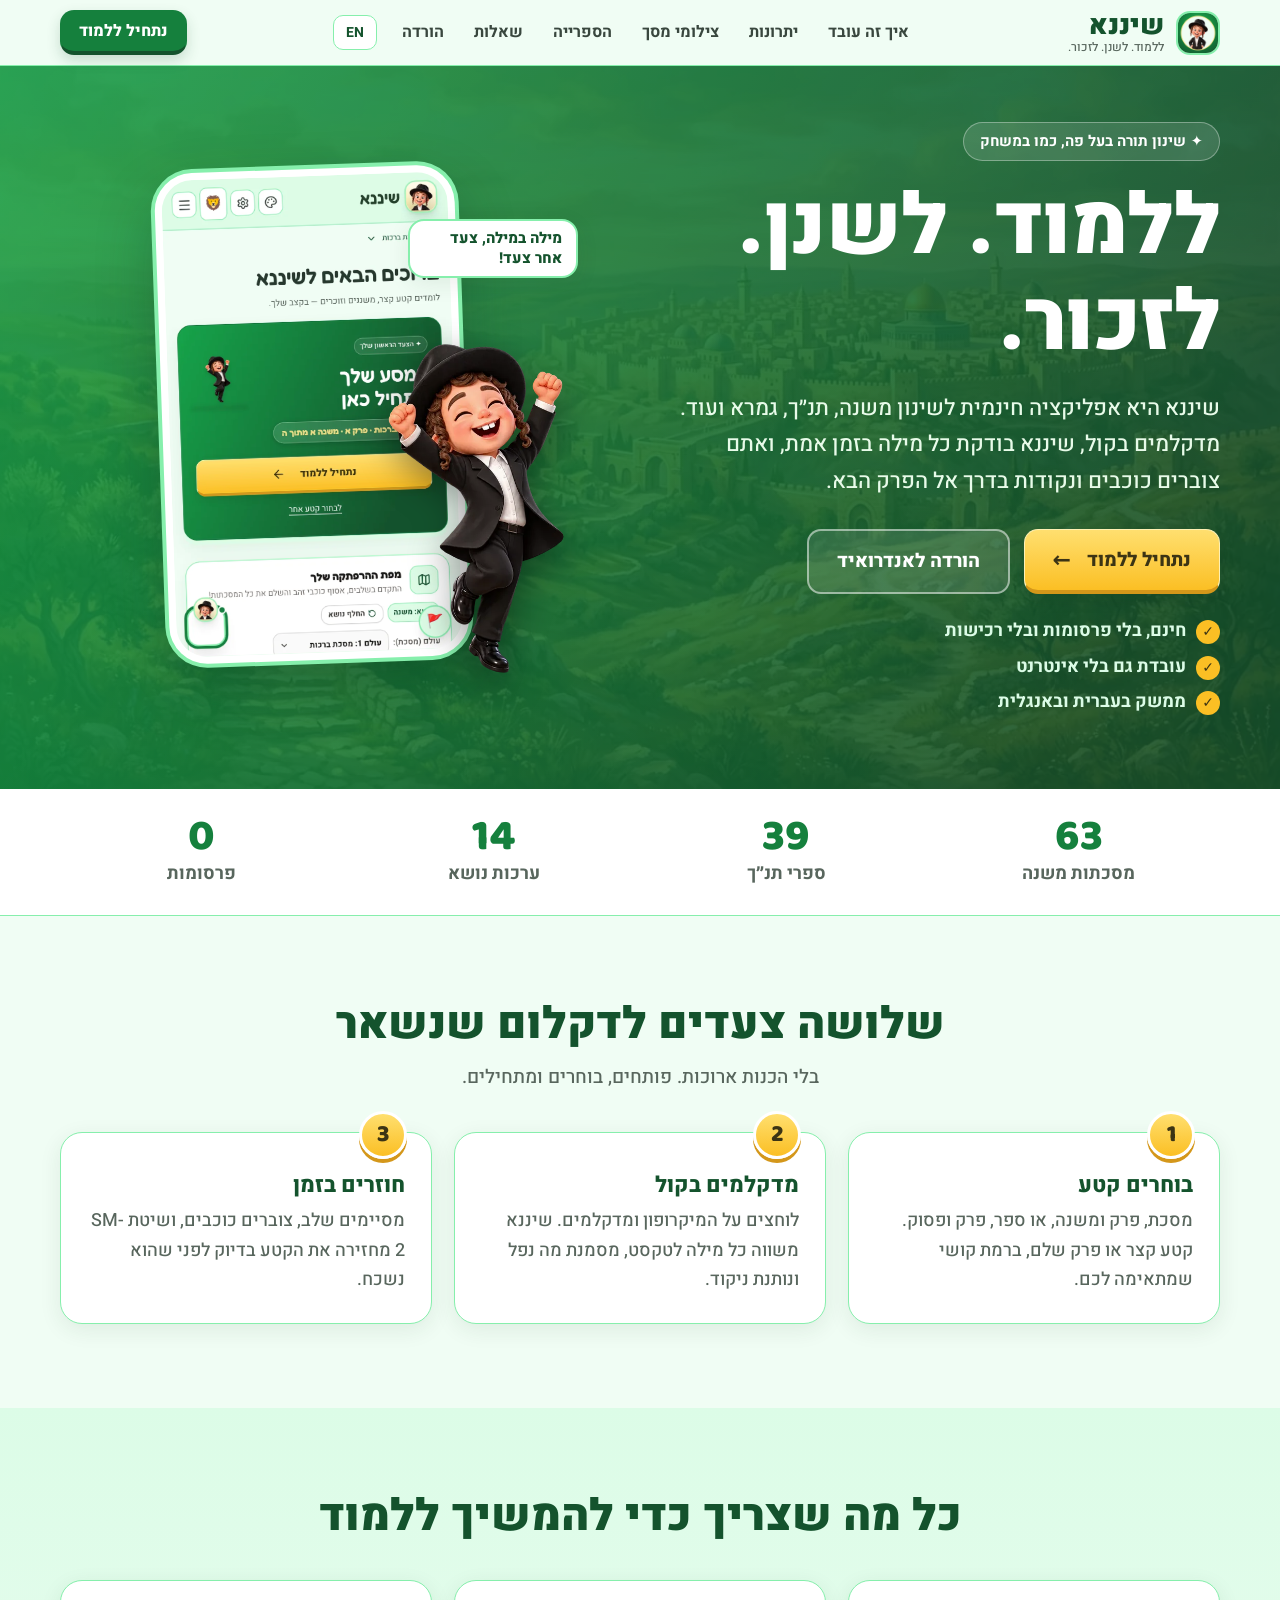
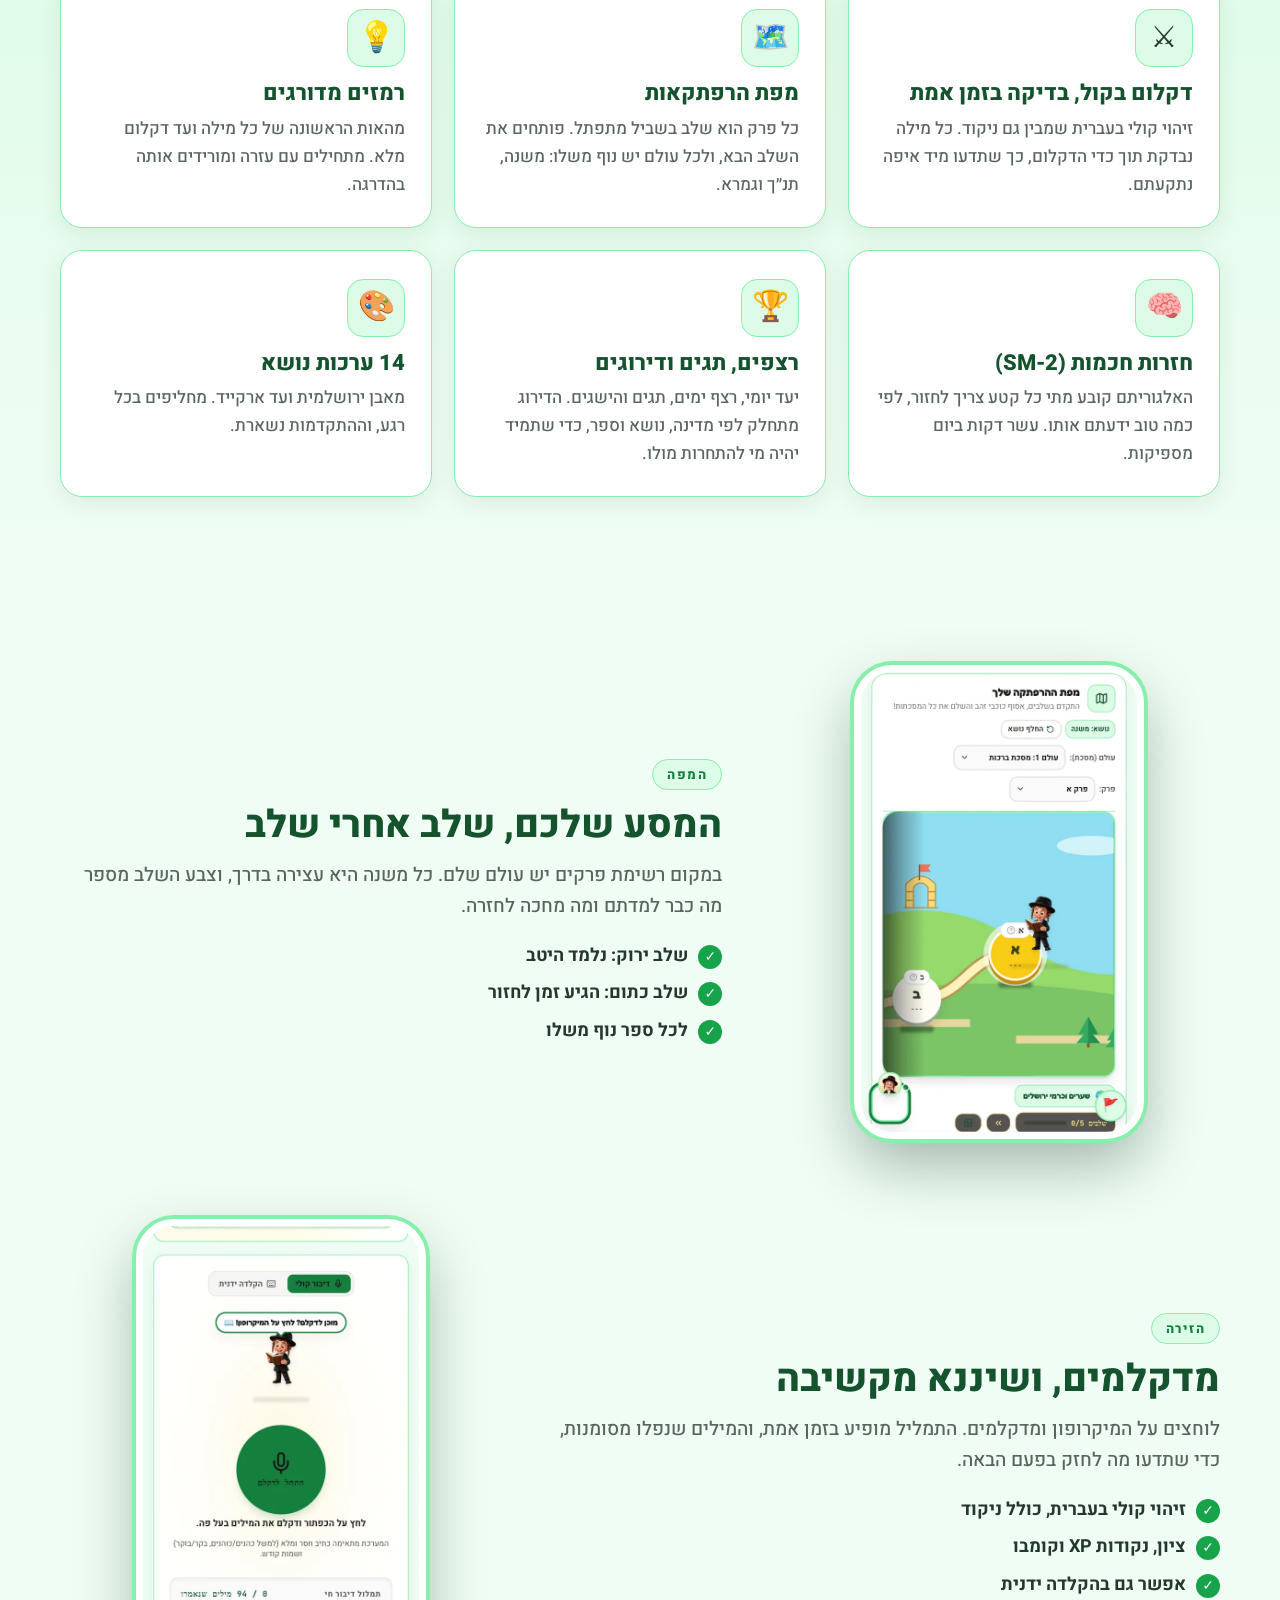
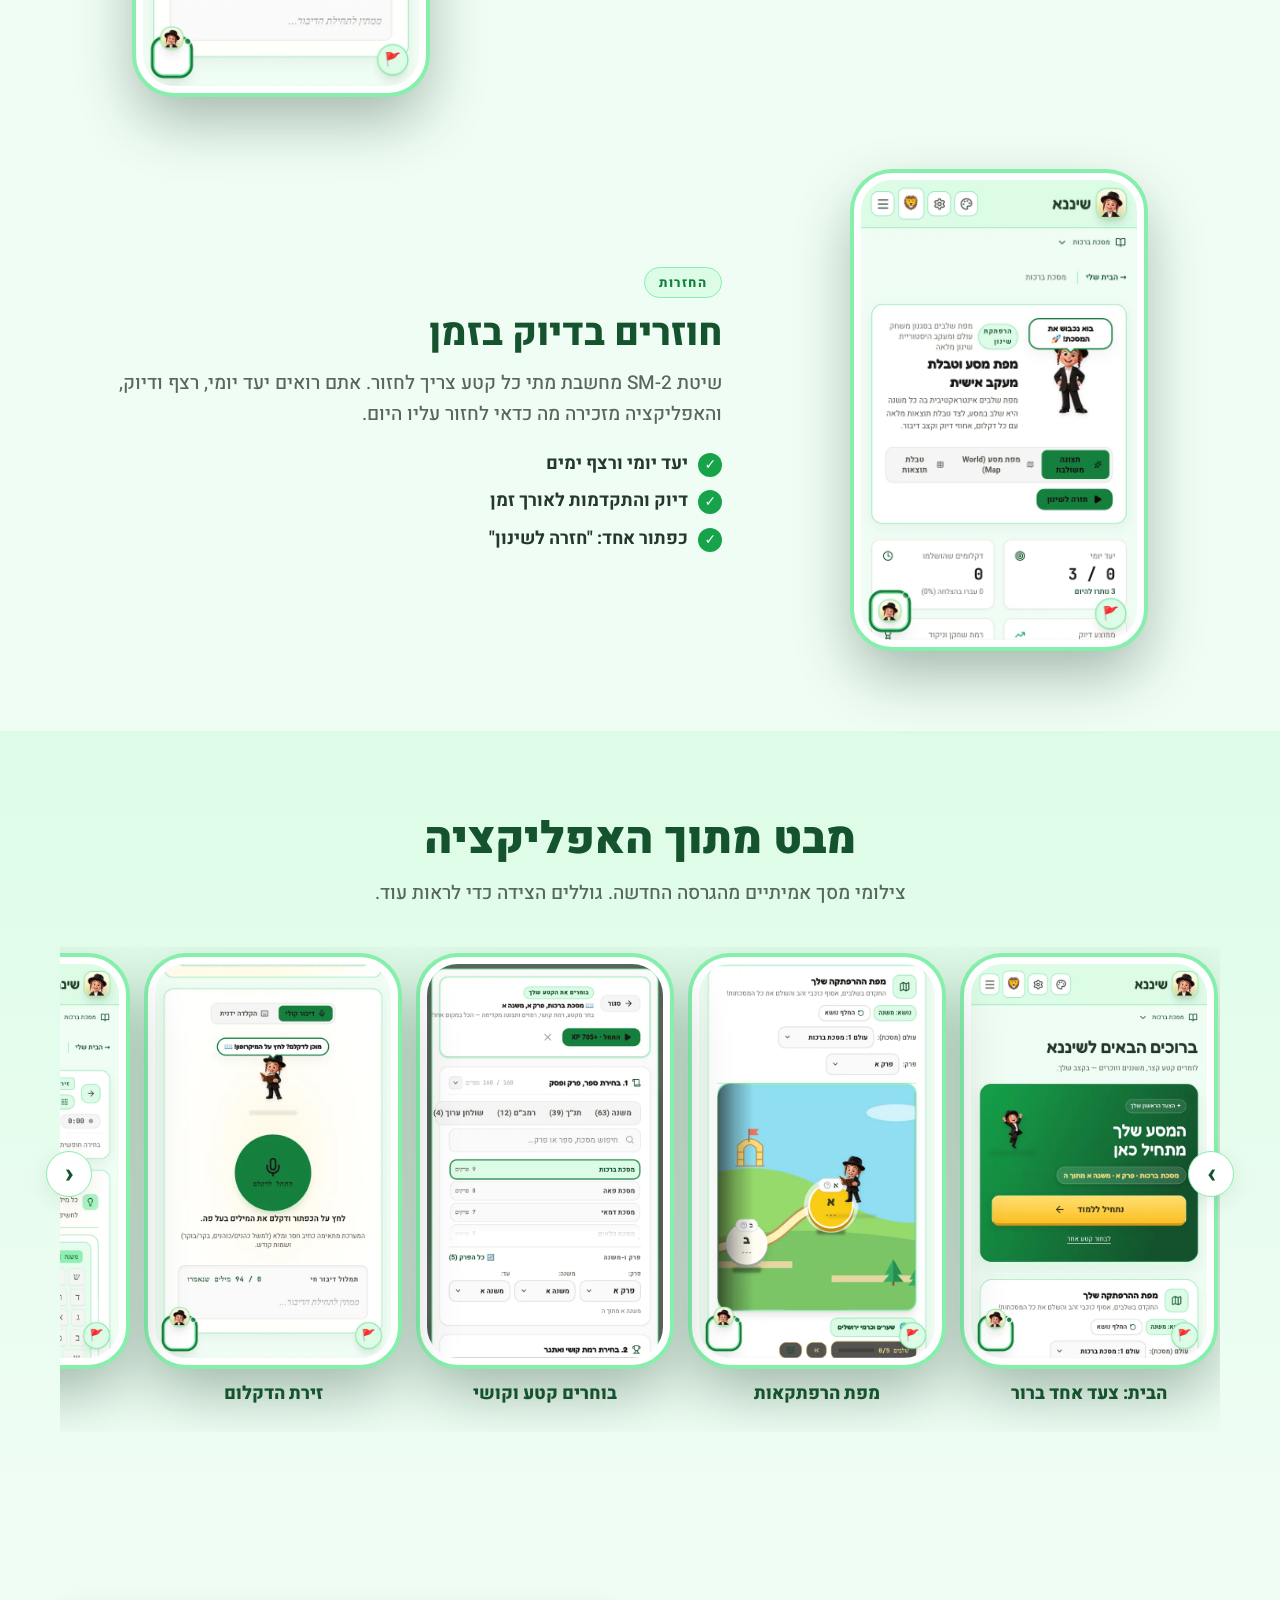
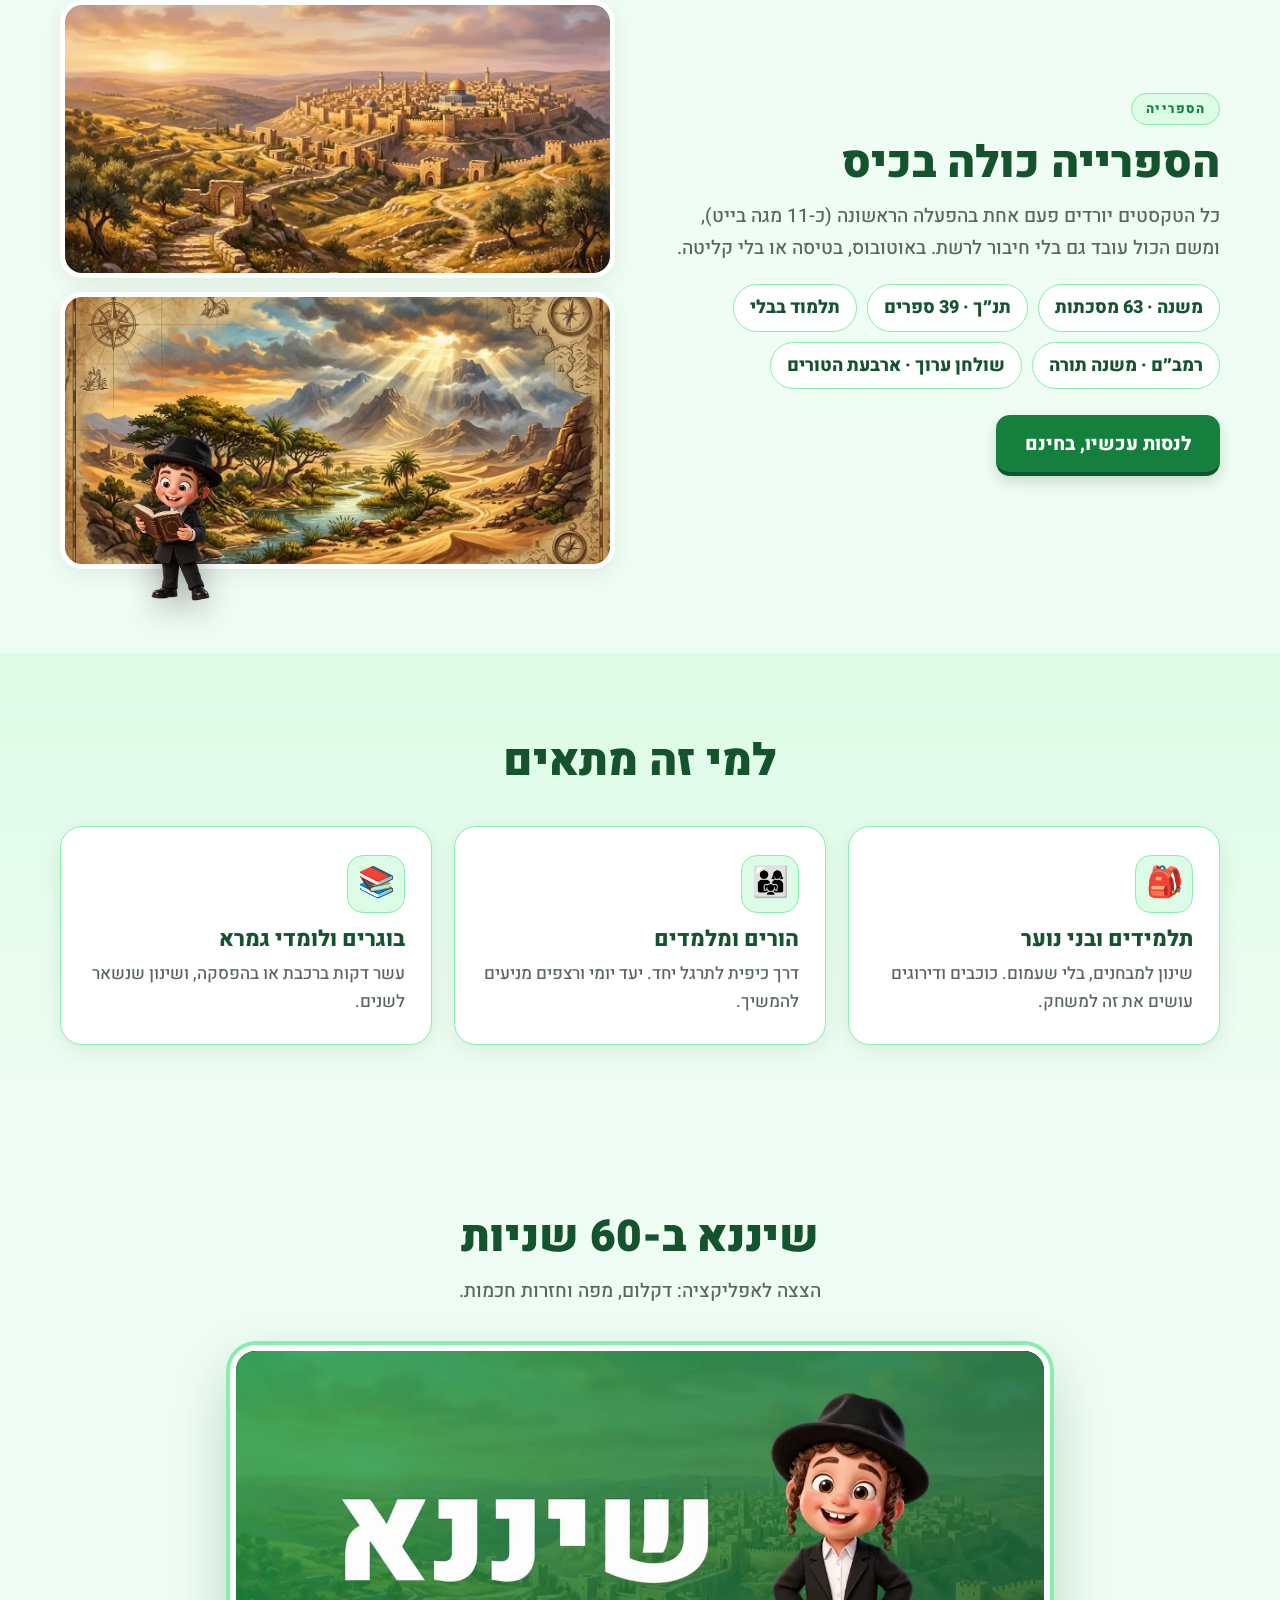
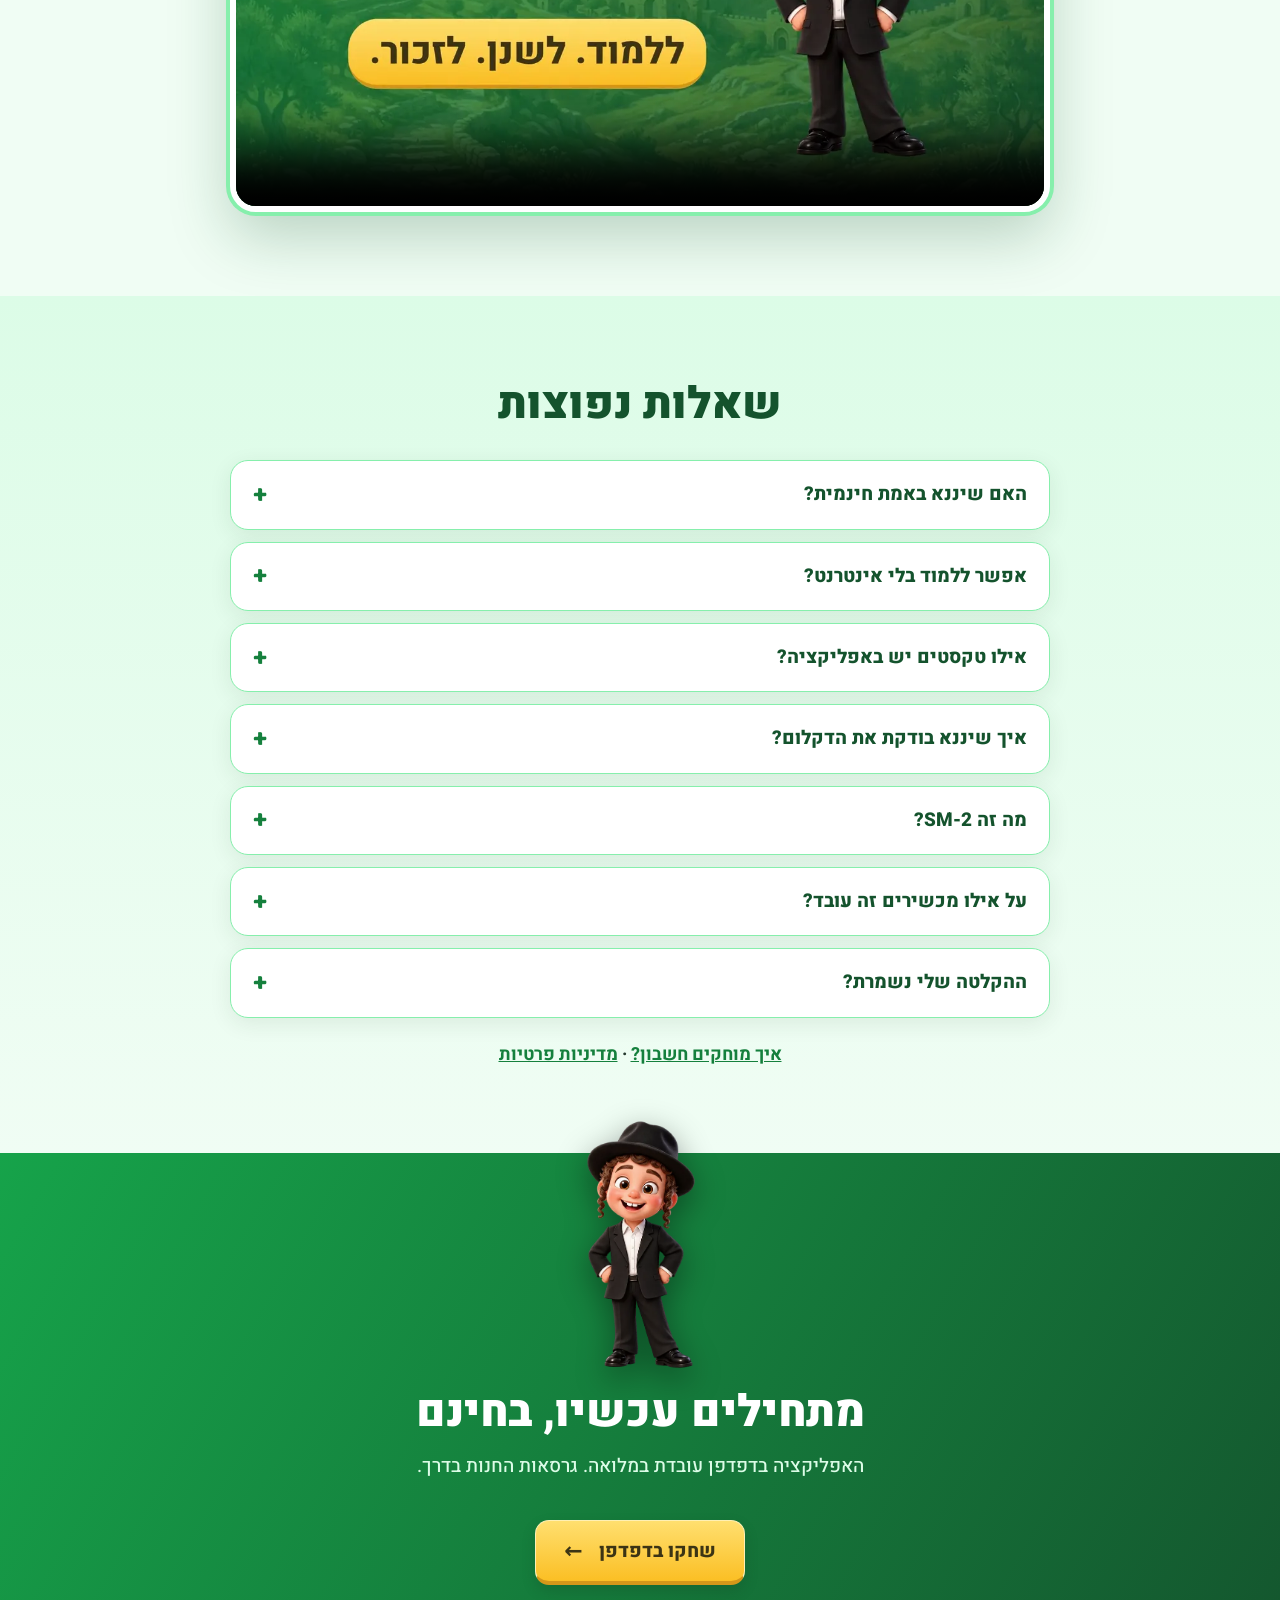
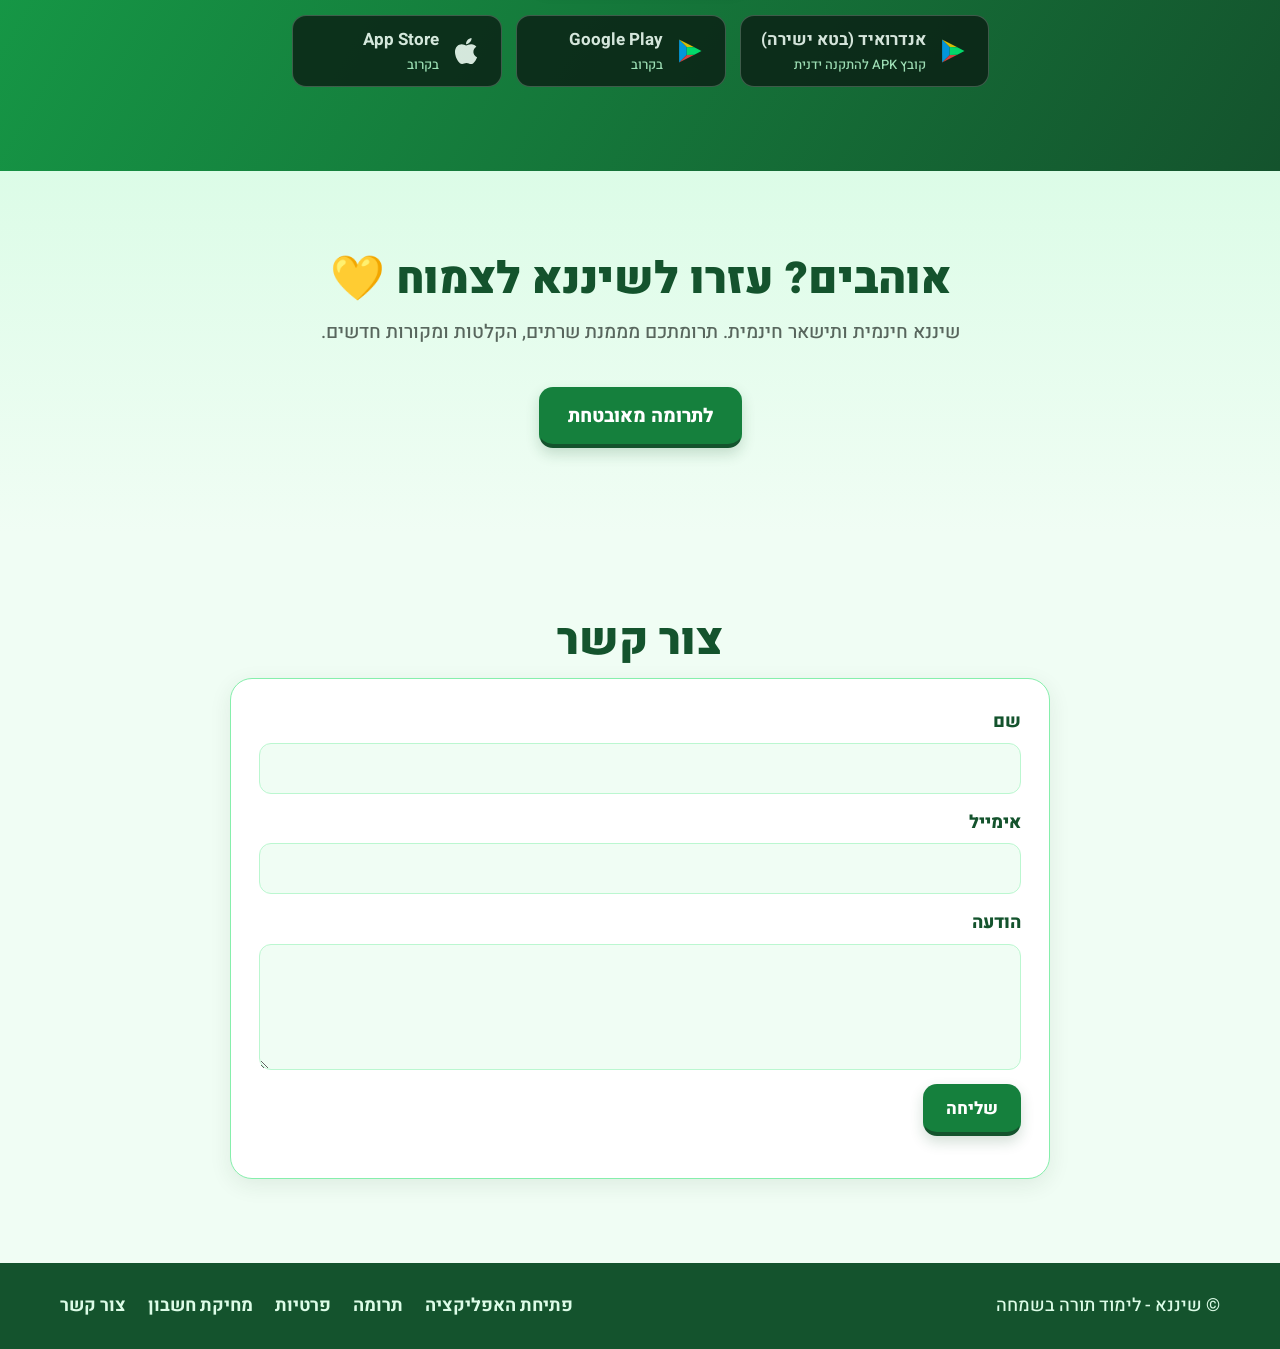
==== commit e0fb2d82: "lang fix" ====
--- a/index.html
+++ b/index.html
@@ -37,7 +37,7 @@
 <link rel="stylesheet" href="styles.css">
 <script type="application/ld+json">{"@context": "https://schema.org", "@type": ["SoftwareApplication", "MobileApplication"], "name": "שיננא", "alternateName": ["Shinena", "שיננא - שינון תורה במשחק"], "url": "https://shinena.vercel.app/", "description": "אפליקציה חינמית לשינון משנה, תנ״ך וגמרא בעל פה, עם זיהוי קולי בעברית, מפת הרפתקאות וחזרות חכמות בשיטת SM-2.", "applicationCategory": "EducationalApplication", "operatingSystem": "Android, Web", "inLanguage": ["he", "en"], "image": "https://shinena.vercel.app/og-image.png", "screenshot": ["https://shinena.vercel.app/graphics/screenshots-mobile/screenshot_1.png", "https://shinena.vercel.app/graphics/screenshots-mobile/screenshot_2.png", "https://shinena.vercel.app/graphics/screenshots-mobile/screenshot_3.png", "https://shinena.vercel.app/graphics/screenshots-mobile/screenshot_4.png", "https://shinena.vercel.app/graphics/screenshots-mobile/screenshot_5.png", "https://shinena.vercel.app/graphics/screenshots-mobile/screenshot_6.png"], "offers": {"@type": "Offer", "price": "0", "priceCurrency": "ILS"}, "isAccessibleForFree": true, "audience": {"@type": "Audience", "audienceType": "Torah learners"}}</script>
 <script type="application/ld+json">{"@context": "https://schema.org", "@type": "WebSite", "name": "שיננא", "alternateName": "Shinena", "url": "https://shinena.vercel.app/", "inLanguage": "he"}</script>
-<script type="application/ld+json">{"@context": "https://schema.org", "@type": "FAQPage", "inLanguage": "he", "mainEntity": [{"@type": "Question", "name": "האם שיננא באמת חינמית?", "acceptedAnswer": {"@type": "Answer", "text": "כן. שיננא חינמית, בלי פרסומות ובלי רכישות באפליקציה. תרומות עוזרות לממן שרתים ומקורות חדשים."}}, {"@type": "Question", "name": "אפשר ללמוד בלי אינטרנט?", "acceptedAnswer": {"@type": "Answer", "text": "כן. הטקסטים (כ-11 מגה בייט) יורדים פעם אחת בהפעלה הראשונה, ומשם האפליקציה עובדת גם בלי קליטה."}}, {"@type": "Question", "name": "אילו טקסטים יש באפליקציה?", "acceptedAnswer": {"@type": "Answer", "text": "כל 63 מסכתות המשנה, התנ״ך כולו, הגמרא הבבלית, הרמב״ם ושולחן ערוך."}}, {"@type": "Question", "name": "איך שיננא בודקת את הדקלום?", "acceptedAnswer": {"@type": "Answer", "text": "מדקלמים למיקרופון, והזיהוי הקולי בעברית משווה את מה שנאמר לטקסט מילה אחר מילה, כולל ניקוד, ומראה בדיוק איפה הייתה טעות."}}, {"@type": "Question", "name": "מה זה SM-2?", "acceptedAnswer": {"@type": "Answer", "text": "שיטת חזרות מרווחות. האלגוריתם מחשב מתי כל קטע צריך לחזור, לפי כמה טוב ידעתם אותו, כך שחוזרים בדיוק לפני שוכחים."}}, {"@type": "Question", "name": "על אילו מכשירים זה עובד?", "acceptedAnswer": {"@type": "Answer", "text": "אפשר לשחק עכשיו בדפדפן, בטלפון, בטאבלט ובמחשב, ויש גם גרסת בטא לאנדרואיד. גרסאות החנות בדרך."}}, {"@type": "Question", "name": "ההקלטה שלי נשמרת?", "acceptedAnswer": {"@type": "Answer", "text": "ההקלטה לא עוזבת את המכשיר אלא אם ביקשתם שנבדוק אותה. כל הפרטים במדיניות הפרטיות."}}]}</script>
+<script type="application/ld+json">{"@context": "https://schema.org", "@type": "FAQPage", "inLanguage": "he", "mainEntity": [{"@type": "Question", "name": "האם שיננא באמת חינמית?", "acceptedAnswer": {"@type": "Answer", "text": "כן. שיננא חינמית, בלי פרסומות ובלי רכישות באפליקציה. תרומות עוזרות לממן שרתים ומקורות חדשים."}}, {"@type": "Question", "name": "אפשר ללמוד בלי אינטרנט?", "acceptedAnswer": {"@type": "Answer", "text": "כן. הטקסטים (כ-11 מגה בייט) יורדים פעם אחת בהפעלה הראשונה, ומשם האפליקציה עובדת גם בלי קליטה."}}, {"@type": "Question", "name": "אילו טקסטים יש באפליקציה?", "acceptedAnswer": {"@type": "Answer", "text": "כל 63 מסכתות המשנה, התנ״ך כולו, התלמוד הבבלי, הרמב״ם ושולחן ערוך."}}, {"@type": "Question", "name": "איך שיננא בודקת את הדקלום?", "acceptedAnswer": {"@type": "Answer", "text": "מדקלמים למיקרופון, והזיהוי הקולי בעברית משווה את מה שנאמר לטקסט מילה אחר מילה, כולל ניקוד, ומראה בדיוק איפה הייתה טעות."}}, {"@type": "Question", "name": "מה זה SM-2?", "acceptedAnswer": {"@type": "Answer", "text": "שיטת חזרות מרווחות. האלגוריתם מחשב מתי כל קטע צריך לחזור, לפי כמה טוב ידעתם אותו, כך שחוזרים בדיוק לפני שוכחים."}}, {"@type": "Question", "name": "על אילו מכשירים זה עובד?", "acceptedAnswer": {"@type": "Answer", "text": "אפשר לשחק עכשיו בדפדפן, בטלפון, בטאבלט ובמחשב, ויש גם גרסת בטא לאנדרואיד. גרסאות החנות בדרך."}}, {"@type": "Question", "name": "ההקלטה שלי נשמרת?", "acceptedAnswer": {"@type": "Answer", "text": "ההקלטה לא עוזבת את המכשיר אלא אם ביקשתם שנבדוק אותה. כל הפרטים במדיניות הפרטיות."}}]}</script>
 <script type="application/ld+json">{"@context": "https://schema.org", "@type": "VideoObject", "name": "שיננא ב-60 שניות", "description": "הצצה לאפליקציית שיננא: דקלום בקול, מפת הרפתקאות וחזרות חכמות.", "thumbnailUrl": "https://shinena.vercel.app/assets/video/poster.webp", "contentUrl": "https://shinena.vercel.app/assets/video/shinena-promo.mp4", "uploadDate": "2026-11-17", "duration": "PT59S", "inLanguage": "he"}</script>
 <script src="config.js"></script>
 </head>
@@ -137,7 +137,7 @@
 <ul class="chips">
 <li data-i18n="c1">משנה · 63 מסכתות</li>
 <li data-i18n="c2">תנ״ך · 39 ספרים</li>
-<li data-i18n="c3">גמרא בבלית</li>
+<li data-i18n="c3">תלמוד בבלי</li>
 <li data-i18n="c4">רמב״ם · משנה תורה</li>
 <li data-i18n="c5">שולחן ערוך · ארבעת הטורים</li>
 </ul>
@@ -165,7 +165,7 @@
 <section id="faq" class="section alt">
 <div class="wrap narrow">
 <h2 data-i18n="faqT">שאלות נפוצות</h2>
-<div class="faq"><details class="faq-item"><summary data-i18n="q1">האם שיננא באמת חינמית?</summary><p data-i18n="a1">כן. שיננא חינמית, בלי פרסומות ובלי רכישות באפליקציה. תרומות עוזרות לממן שרתים ומקורות חדשים.</p></details><details class="faq-item"><summary data-i18n="q2">אפשר ללמוד בלי אינטרנט?</summary><p data-i18n="a2">כן. הטקסטים (כ-11 מגה בייט) יורדים פעם אחת בהפעלה הראשונה, ומשם האפליקציה עובדת גם בלי קליטה.</p></details><details class="faq-item"><summary data-i18n="q3">אילו טקסטים יש באפליקציה?</summary><p data-i18n="a3">כל 63 מסכתות המשנה, התנ״ך כולו, הגמרא הבבלית, הרמב״ם ושולחן ערוך.</p></details><details class="faq-item"><summary data-i18n="q4">איך שיננא בודקת את הדקלום?</summary><p data-i18n="a4">מדקלמים למיקרופון, והזיהוי הקולי בעברית משווה את מה שנאמר לטקסט מילה אחר מילה, כולל ניקוד, ומראה בדיוק איפה הייתה טעות.</p></details><details class="faq-item"><summary data-i18n="q5">מה זה SM-2?</summary><p data-i18n="a5">שיטת חזרות מרווחות. האלגוריתם מחשב מתי כל קטע צריך לחזור, לפי כמה טוב ידעתם אותו, כך שחוזרים בדיוק לפני שוכחים.</p></details><details class="faq-item"><summary data-i18n="q6">על אילו מכשירים זה עובד?</summary><p data-i18n="a6">אפשר לשחק עכשיו בדפדפן, בטלפון, בטאבלט ובמחשב, ויש גם גרסת בטא לאנדרואיד. גרסאות החנות בדרך.</p></details><details class="faq-item"><summary data-i18n="q7">ההקלטה שלי נשמרת?</summary><p data-i18n="a7">ההקלטה לא עוזבת את המכשיר אלא אם ביקשתם שנבדוק אותה. כל הפרטים במדיניות הפרטיות.</p></details></div>
+<div class="faq"><details class="faq-item"><summary data-i18n="q1">האם שיננא באמת חינמית?</summary><p data-i18n="a1">כן. שיננא חינמית, בלי פרסומות ובלי רכישות באפליקציה. תרומות עוזרות לממן שרתים ומקורות חדשים.</p></details><details class="faq-item"><summary data-i18n="q2">אפשר ללמוד בלי אינטרנט?</summary><p data-i18n="a2">כן. הטקסטים (כ-11 מגה בייט) יורדים פעם אחת בהפעלה הראשונה, ומשם האפליקציה עובדת גם בלי קליטה.</p></details><details class="faq-item"><summary data-i18n="q3">אילו טקסטים יש באפליקציה?</summary><p data-i18n="a3">כל 63 מסכתות המשנה, התנ״ך כולו, התלמוד הבבלי, הרמב״ם ושולחן ערוך.</p></details><details class="faq-item"><summary data-i18n="q4">איך שיננא בודקת את הדקלום?</summary><p data-i18n="a4">מדקלמים למיקרופון, והזיהוי הקולי בעברית משווה את מה שנאמר לטקסט מילה אחר מילה, כולל ניקוד, ומראה בדיוק איפה הייתה טעות.</p></details><details class="faq-item"><summary data-i18n="q5">מה זה SM-2?</summary><p data-i18n="a5">שיטת חזרות מרווחות. האלגוריתם מחשב מתי כל קטע צריך לחזור, לפי כמה טוב ידעתם אותו, כך שחוזרים בדיוק לפני שוכחים.</p></details><details class="faq-item"><summary data-i18n="q6">על אילו מכשירים זה עובד?</summary><p data-i18n="a6">אפשר לשחק עכשיו בדפדפן, בטלפון, בטאבלט ובמחשב, ויש גם גרסת בטא לאנדרואיד. גרסאות החנות בדרך.</p></details><details class="faq-item"><summary data-i18n="q7">ההקלטה שלי נשמרת?</summary><p data-i18n="a7">ההקלטה לא עוזבת את המכשיר אלא אם ביקשתם שנבדוק אותה. כל הפרטים במדיניות הפרטיות.</p></details></div>
 <p class="faq-more"><a href="delete-account-he.html" data-i18n="delLink" data-i18n-href="delete-account.html">איך מוחקים חשבון?</a> · <a href="privacy-he.html" data-i18n="privLink" data-i18n-href="privacy.html">מדיניות פרטיות</a></p>
 </div>
 </section>
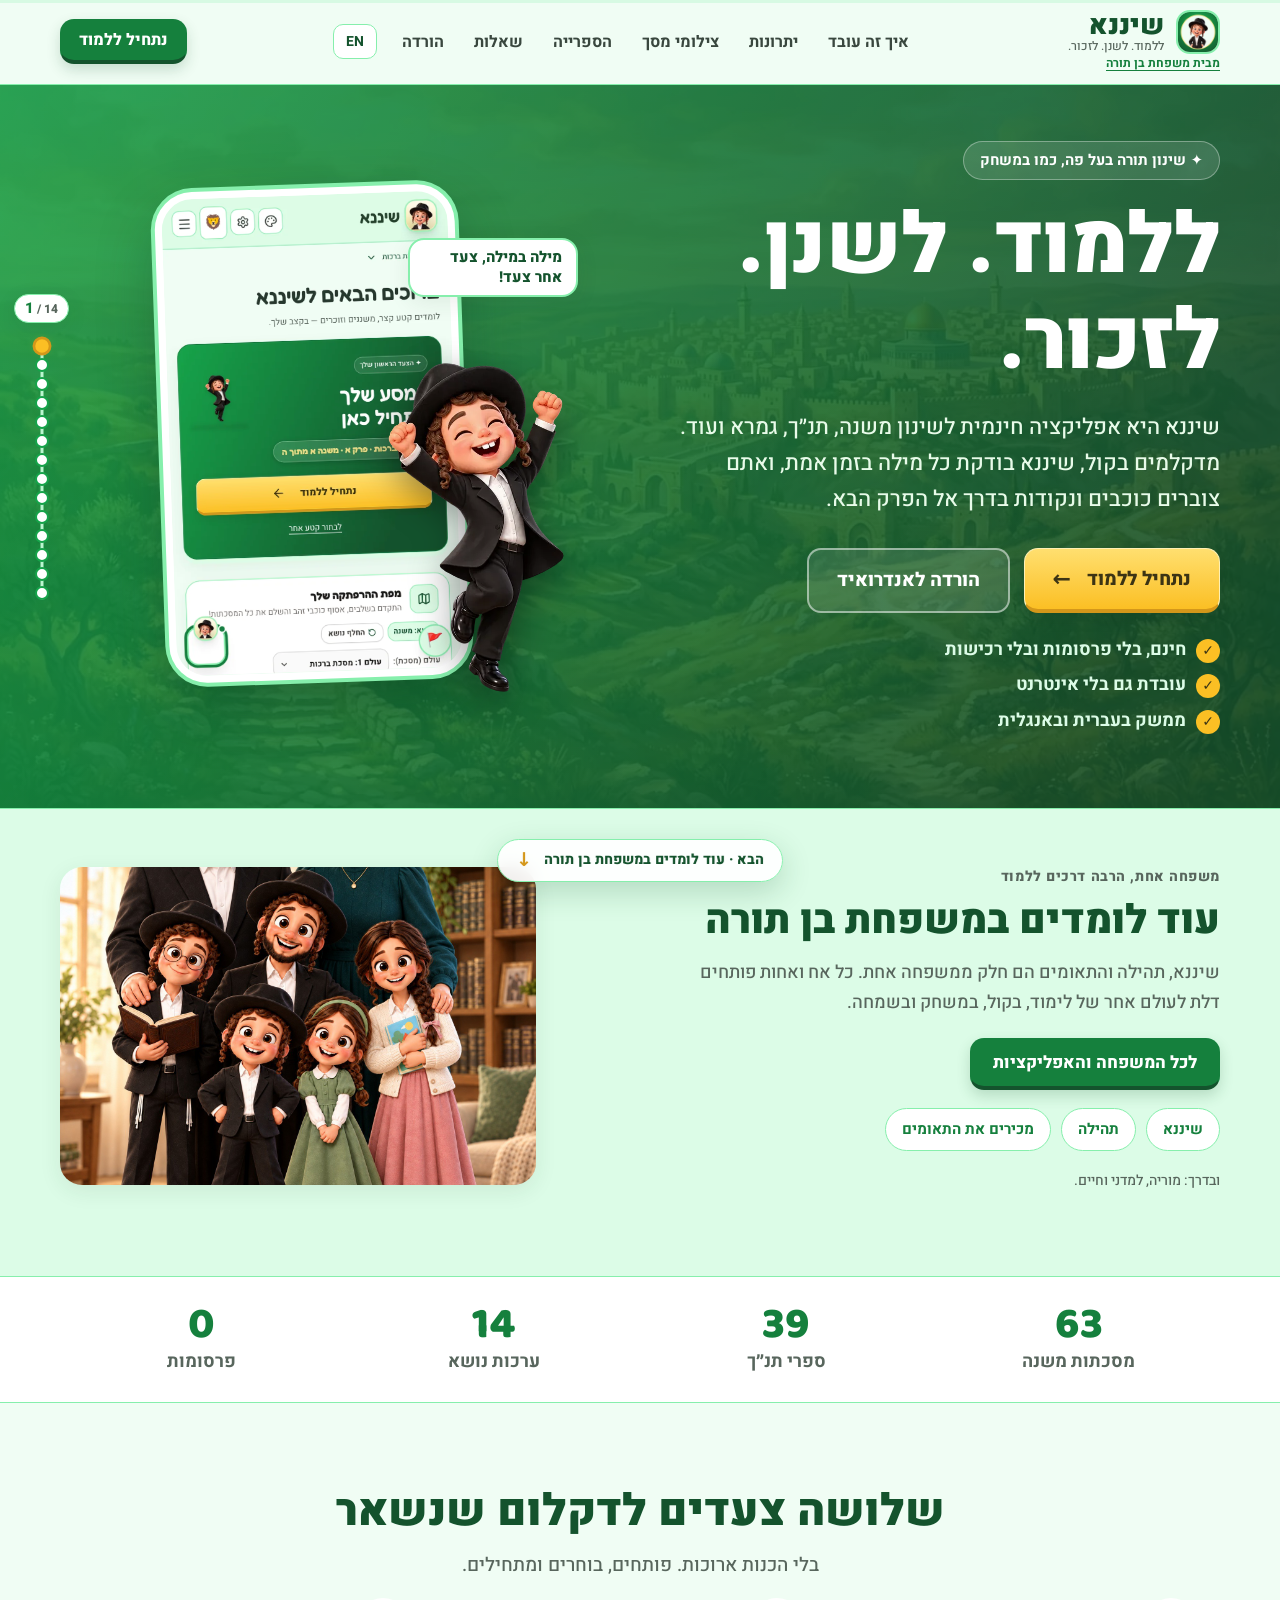
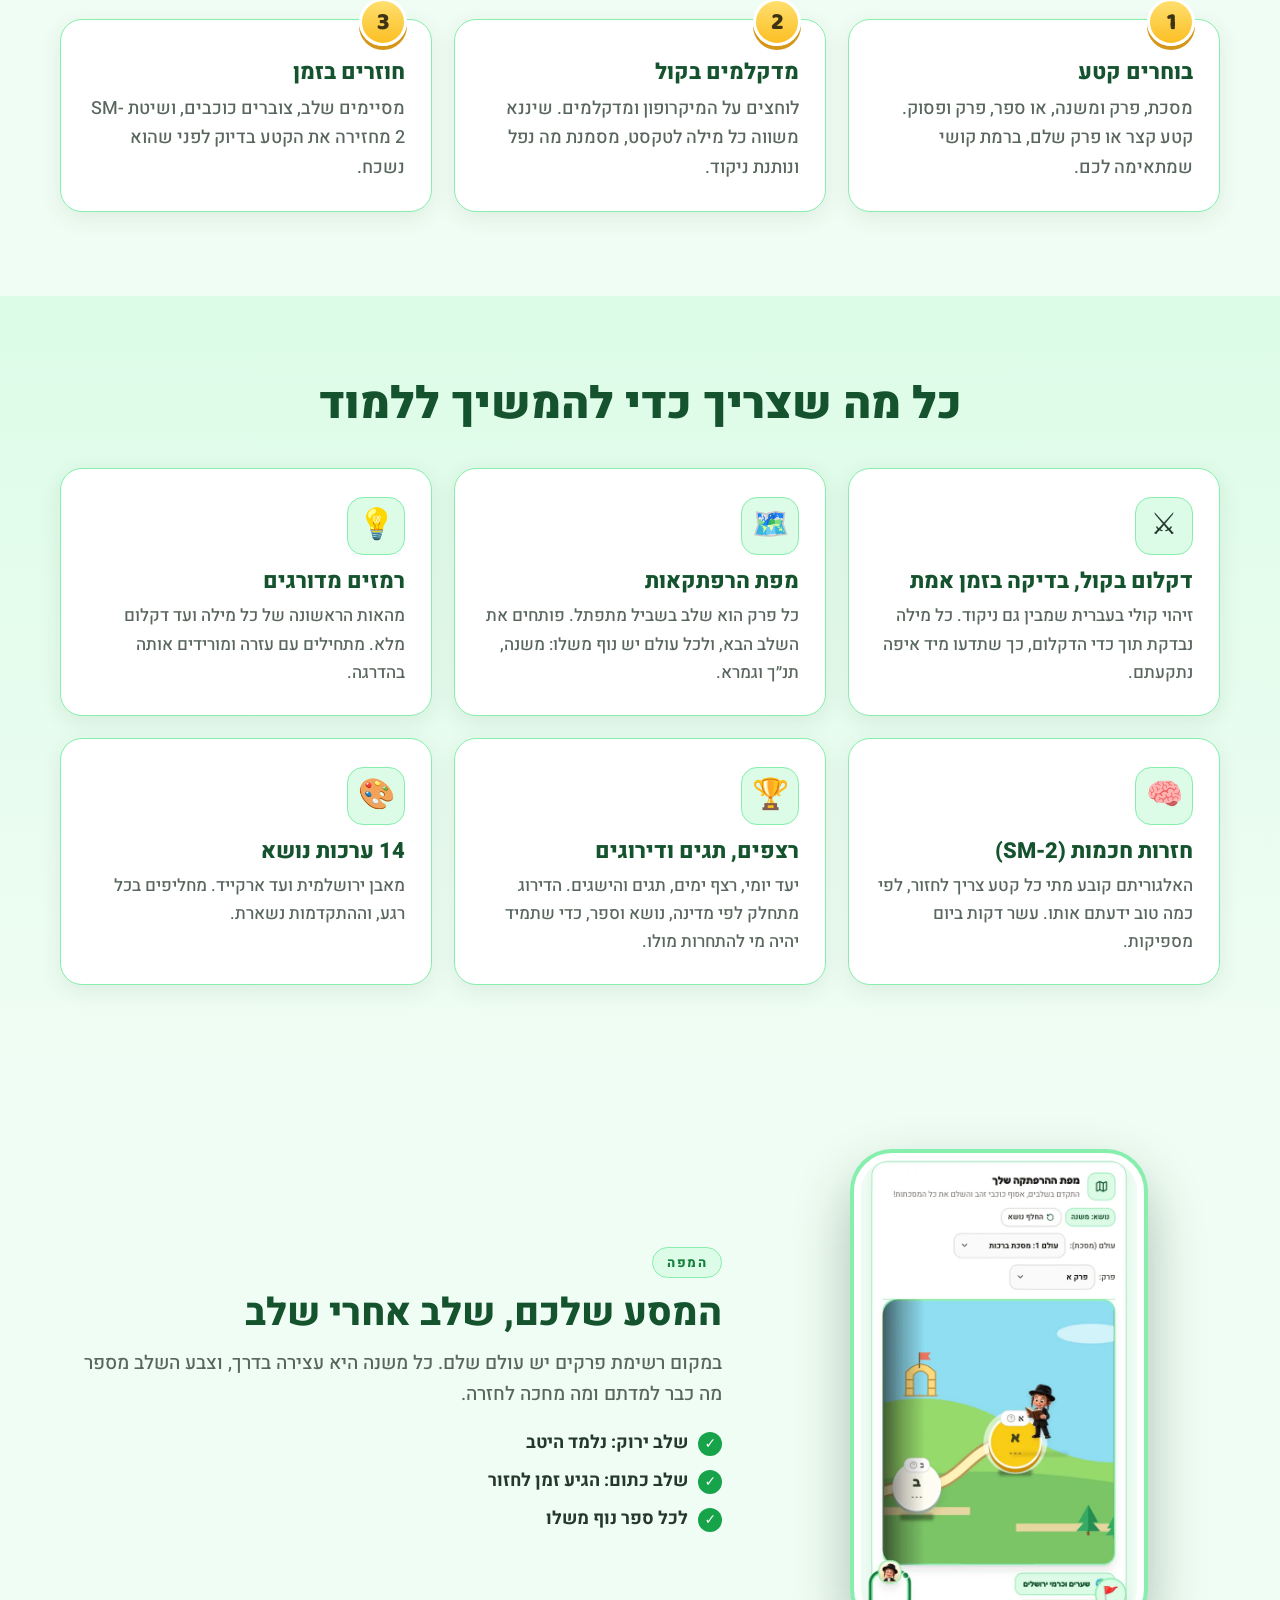
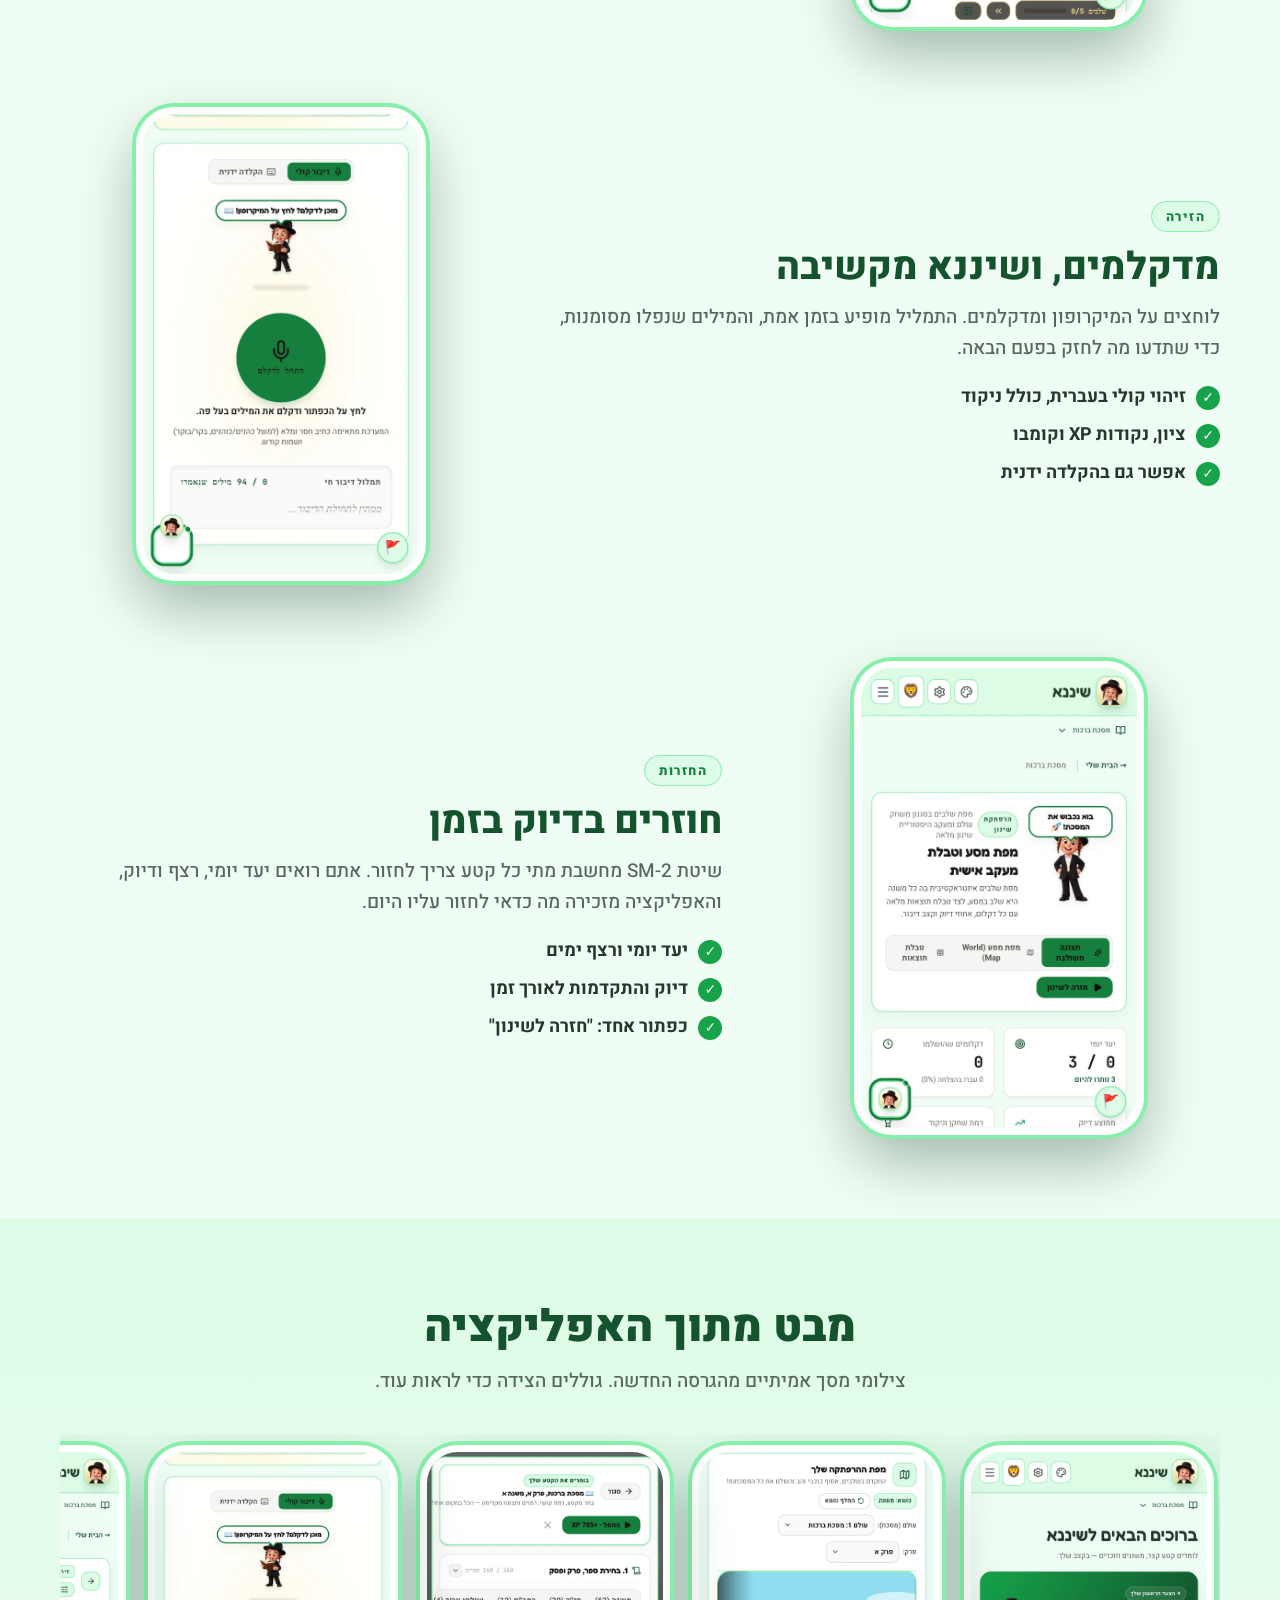
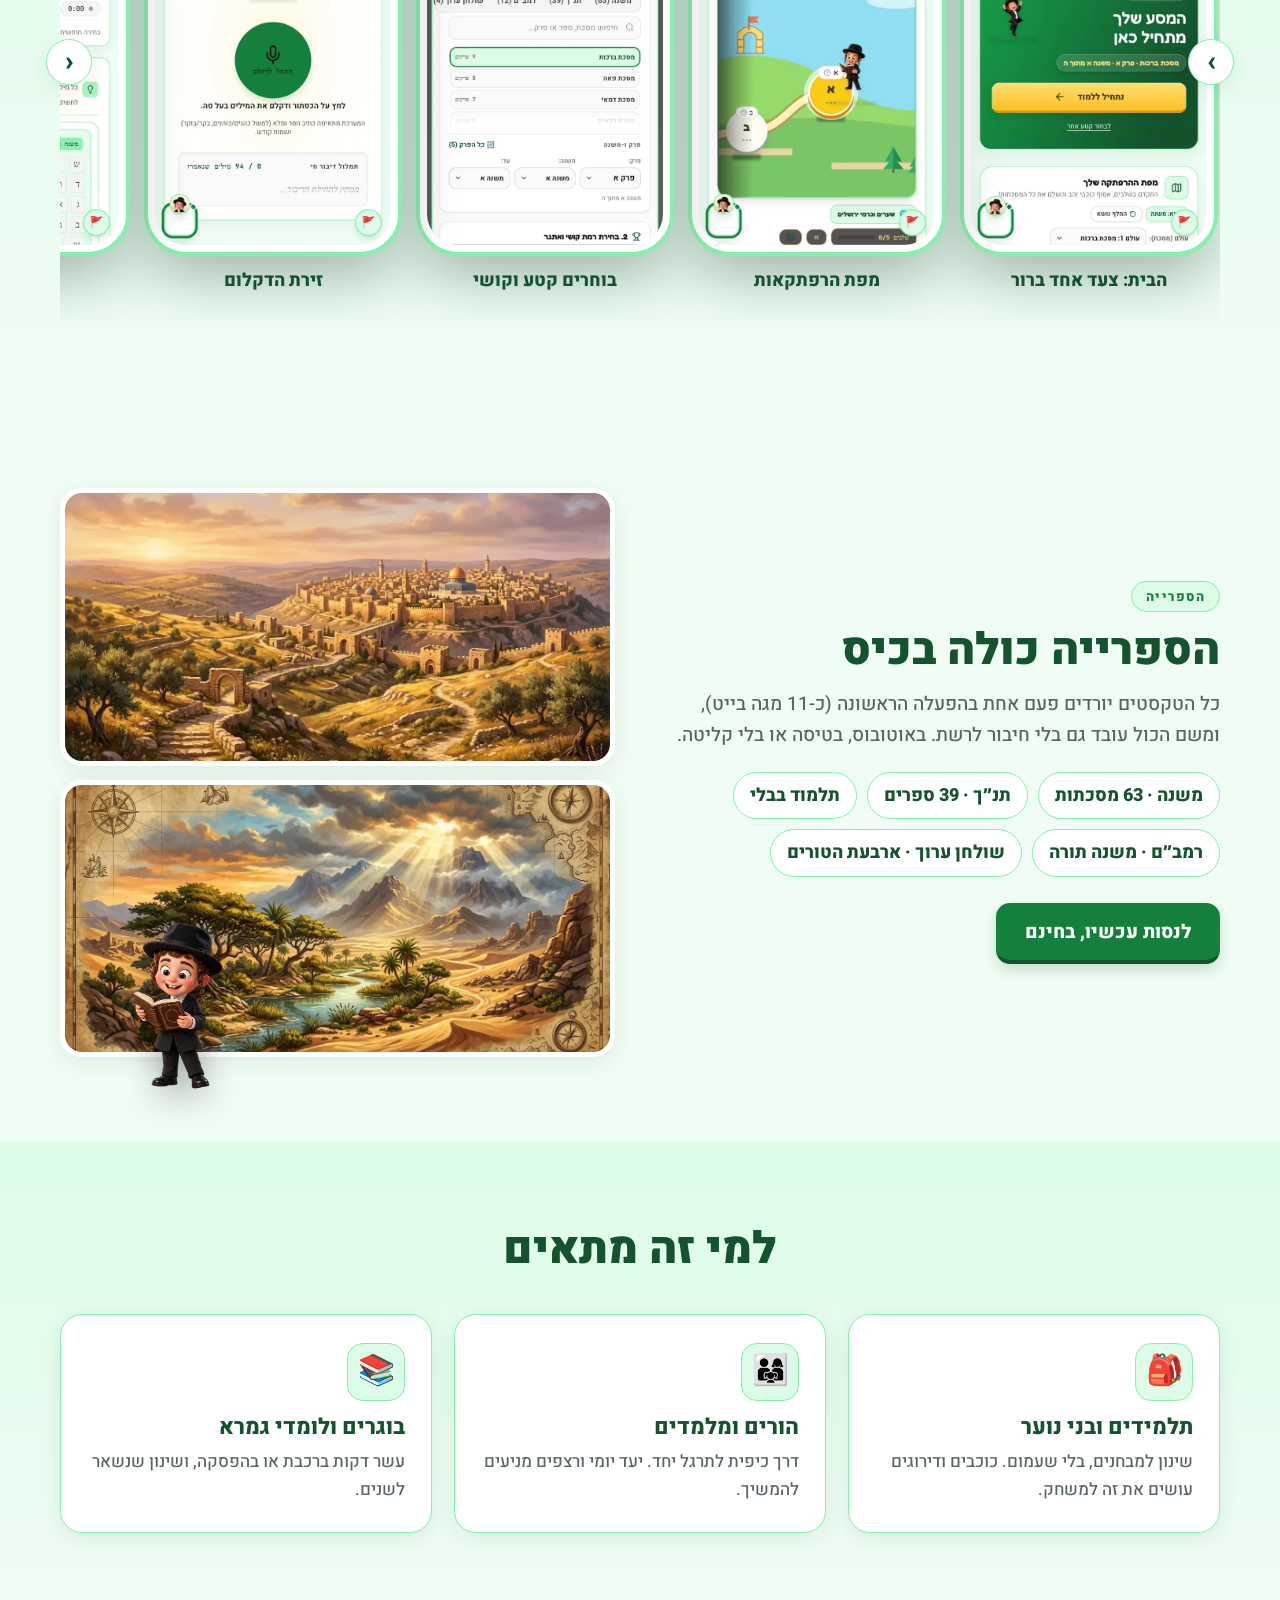
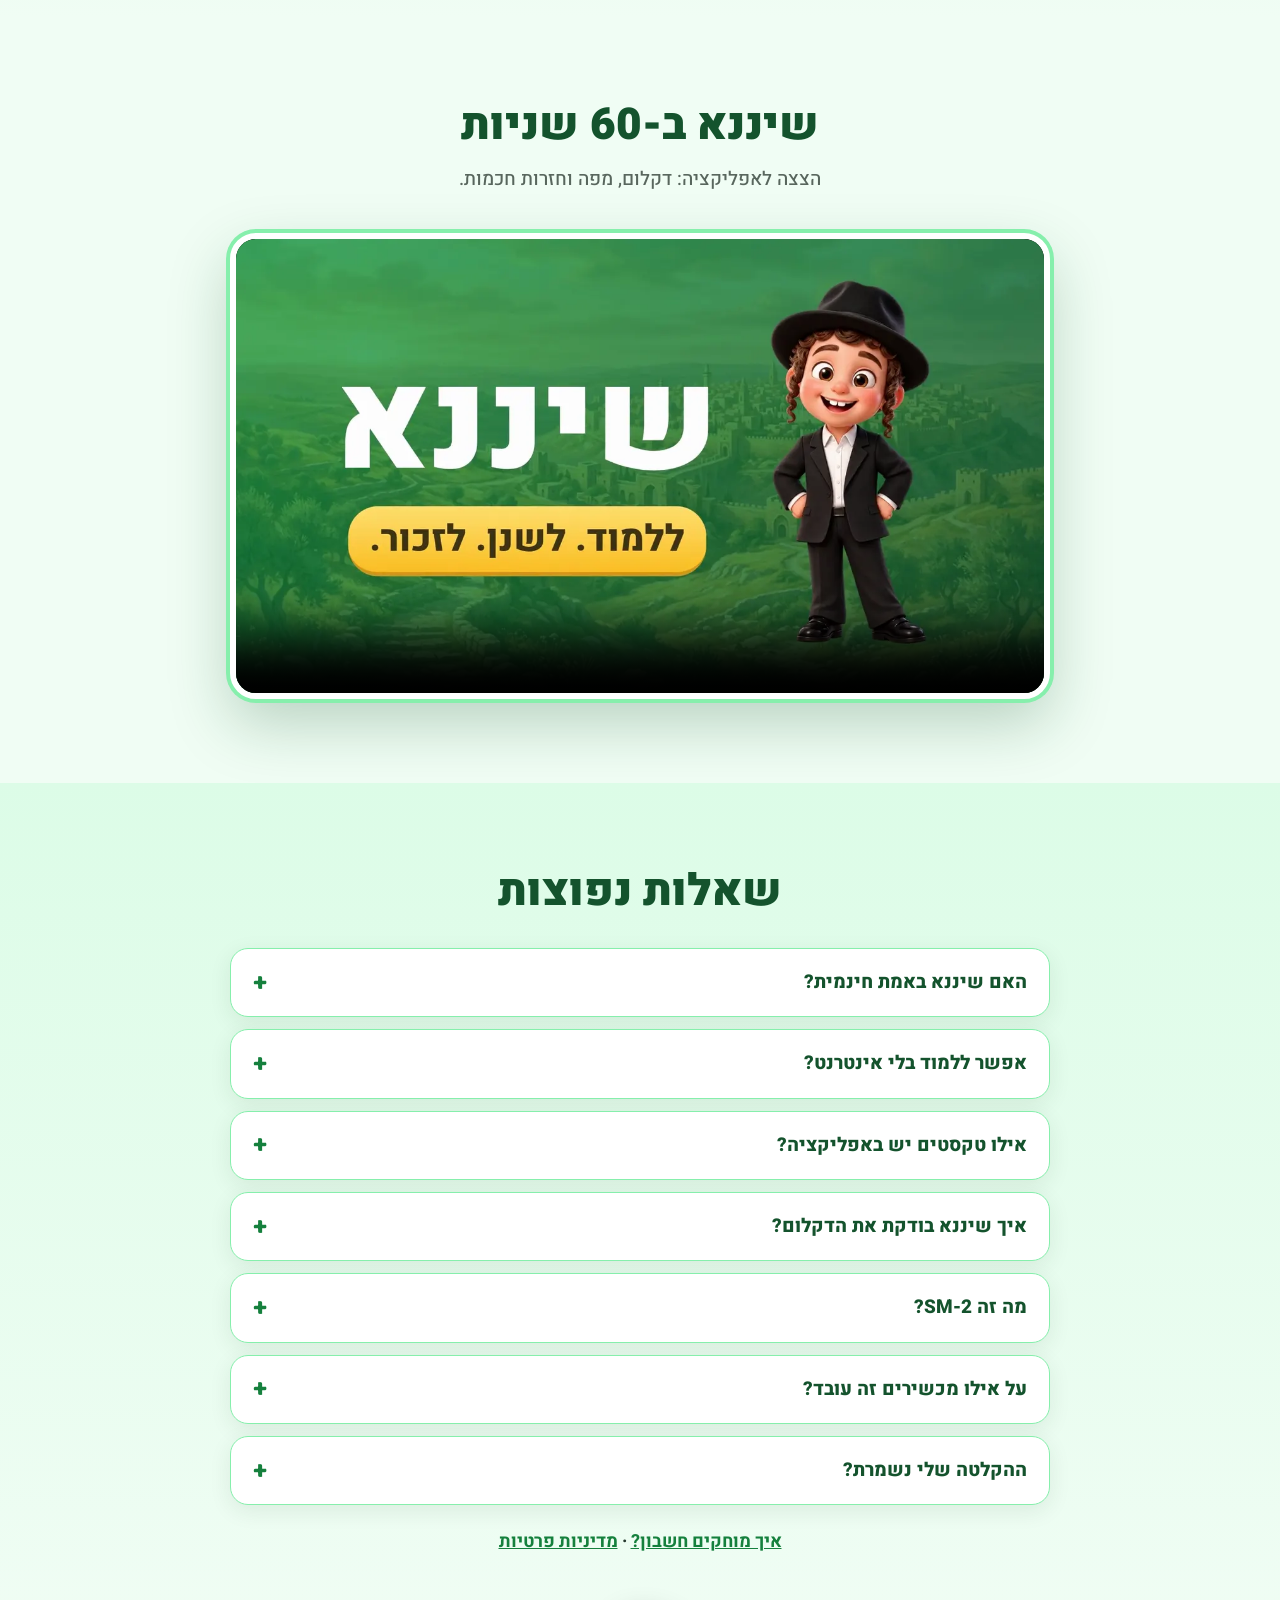
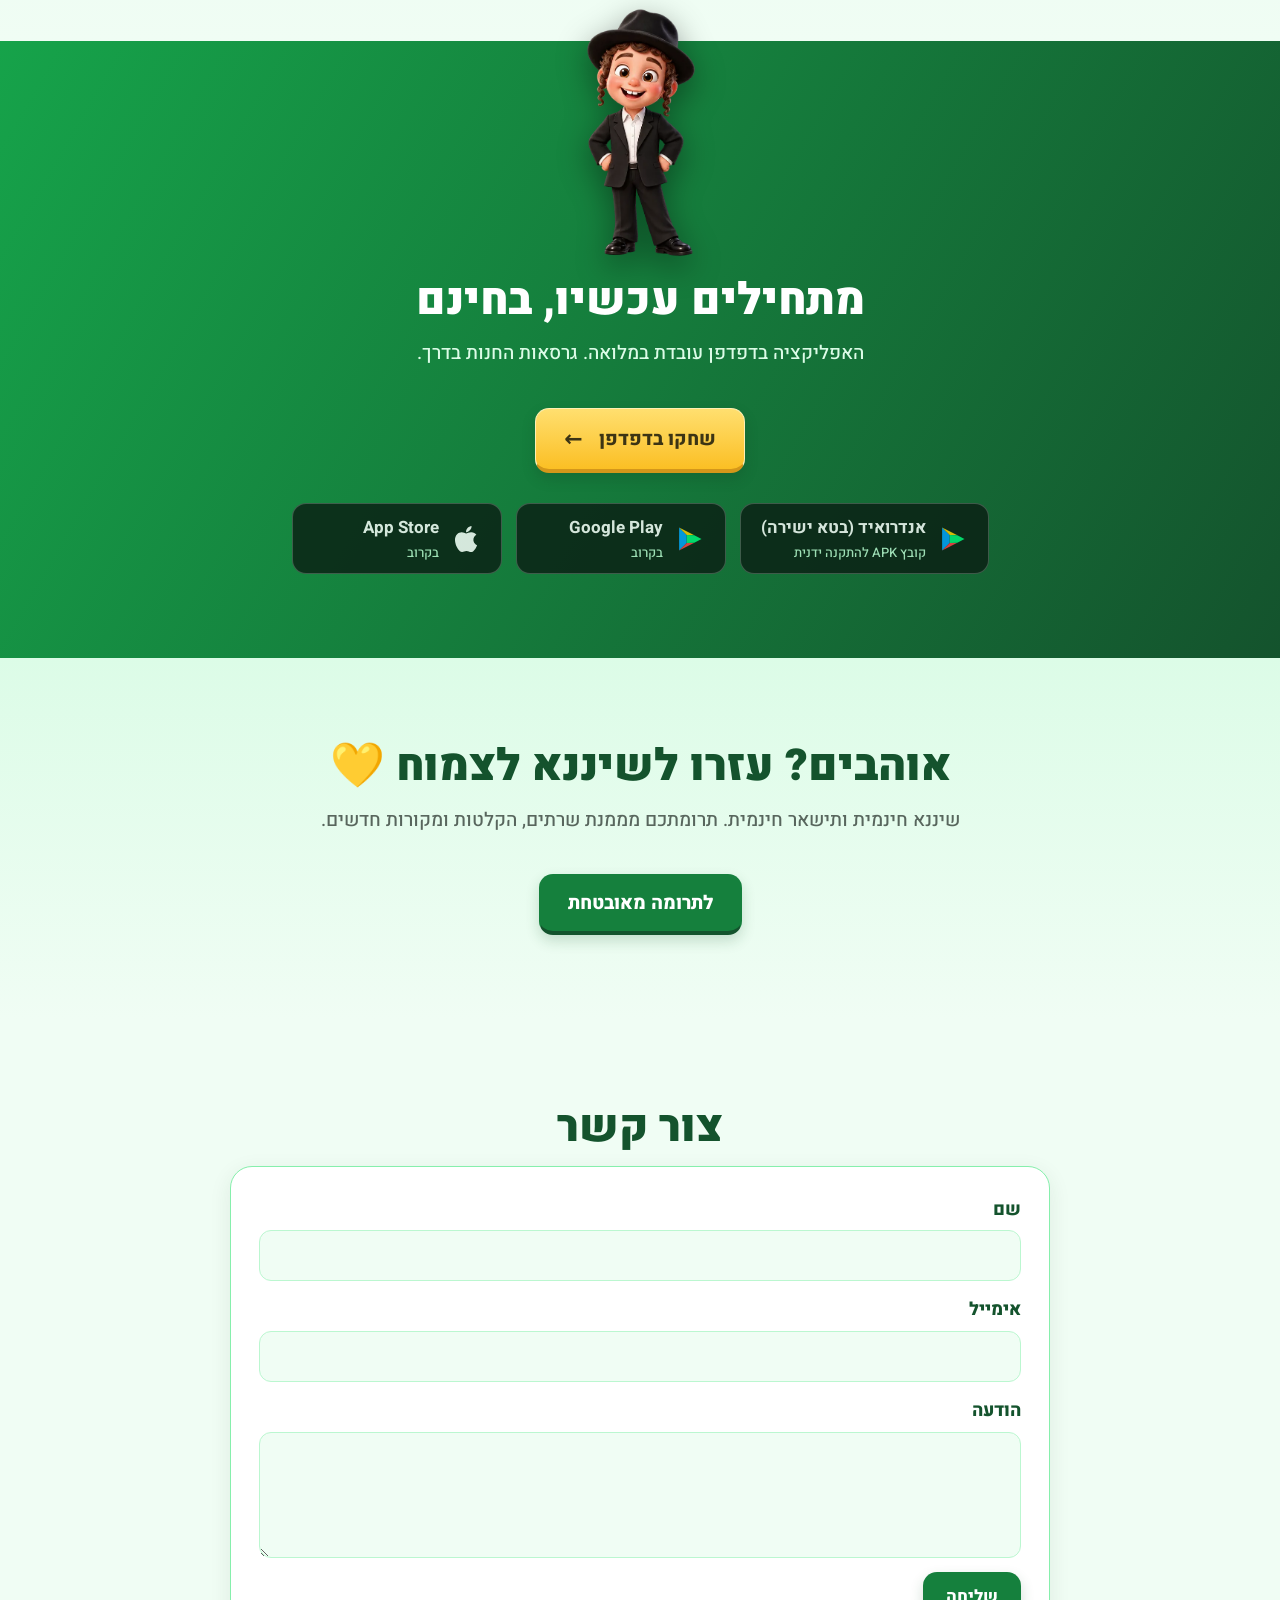
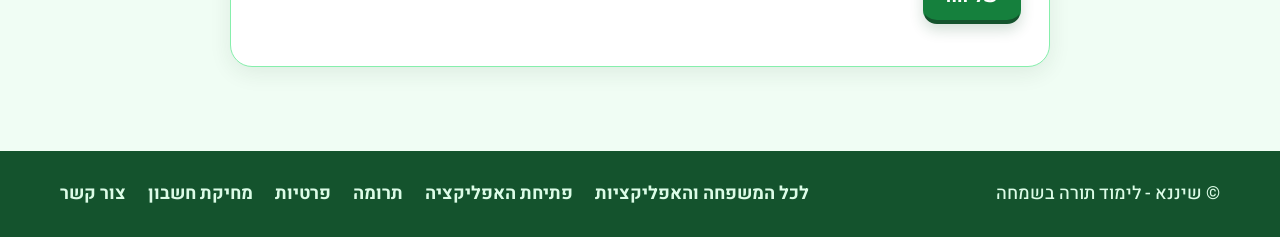
==== commit 0bd29668: "Enhance index.html with family brand and stats sections Added new sections for family brand and stat" ====
--- a/index.html
+++ b/index.html
@@ -40,12 +40,14 @@
 <script type="application/ld+json">{"@context": "https://schema.org", "@type": "FAQPage", "inLanguage": "he", "mainEntity": [{"@type": "Question", "name": "האם שיננא באמת חינמית?", "acceptedAnswer": {"@type": "Answer", "text": "כן. שיננא חינמית, בלי פרסומות ובלי רכישות באפליקציה. תרומות עוזרות לממן שרתים ומקורות חדשים."}}, {"@type": "Question", "name": "אפשר ללמוד בלי אינטרנט?", "acceptedAnswer": {"@type": "Answer", "text": "כן. הטקסטים (כ-11 מגה בייט) יורדים פעם אחת בהפעלה הראשונה, ומשם האפליקציה עובדת גם בלי קליטה."}}, {"@type": "Question", "name": "אילו טקסטים יש באפליקציה?", "acceptedAnswer": {"@type": "Answer", "text": "כל 63 מסכתות המשנה, התנ״ך כולו, התלמוד הבבלי, הרמב״ם ושולחן ערוך."}}, {"@type": "Question", "name": "איך שיננא בודקת את הדקלום?", "acceptedAnswer": {"@type": "Answer", "text": "מדקלמים למיקרופון, והזיהוי הקולי בעברית משווה את מה שנאמר לטקסט מילה אחר מילה, כולל ניקוד, ומראה בדיוק איפה הייתה טעות."}}, {"@type": "Question", "name": "מה זה SM-2?", "acceptedAnswer": {"@type": "Answer", "text": "שיטת חזרות מרווחות. האלגוריתם מחשב מתי כל קטע צריך לחזור, לפי כמה טוב ידעתם אותו, כך שחוזרים בדיוק לפני שוכחים."}}, {"@type": "Question", "name": "על אילו מכשירים זה עובד?", "acceptedAnswer": {"@type": "Answer", "text": "אפשר לשחק עכשיו בדפדפן, בטלפון, בטאבלט ובמחשב, ויש גם גרסת בטא לאנדרואיד. גרסאות החנות בדרך."}}, {"@type": "Question", "name": "ההקלטה שלי נשמרת?", "acceptedAnswer": {"@type": "Answer", "text": "ההקלטה לא עוזבת את המכשיר אלא אם ביקשתם שנבדוק אותה. כל הפרטים במדיניות הפרטיות."}}]}</script>
 <script type="application/ld+json">{"@context": "https://schema.org", "@type": "VideoObject", "name": "שיננא ב-60 שניות", "description": "הצצה לאפליקציית שיננא: דקלום בקול, מפת הרפתקאות וחזרות חכמות.", "thumbnailUrl": "https://shinena.vercel.app/assets/video/poster.webp", "contentUrl": "https://shinena.vercel.app/assets/video/shinena-promo.mp4", "uploadDate": "2026-11-17", "duration": "PT59S", "inLanguage": "he"}</script>
 <script src="config.js"></script>
+<link rel="stylesheet" href="family-brand.css">
 </head>
 <body>
 <a class="skip" href="#main" data-i18n="skip">דלגו לתוכן</a>
 <header class="site-header">
 <div class="wrap header-row">
-<a class="brand" href="#top" aria-label="שיננא - לראש הדף"><img src="icon-192.png" width="44" height="44" alt="" class="brand-ico"><span class="brand-txt"><strong data-i18n="brand">שיננא</strong><small data-i18n="tag">ללמוד. לשנן. לזכור.</small></span></a>
+<div class="family-brand-identity"><a class="brand" href="#top" aria-label="שיננא - לראש הדף"><img src="icon-192.png" width="44" height="44" alt="" class="brand-ico"><span class="brand-txt"><strong data-i18n="brand">שיננא</strong><small data-i18n="tag">ללמוד. לשנן. לזכור.</small></span></a>
+<a class="family-brand-link" href="https://bentora-family.vercel.app/" data-i18n="familyBy">מבית משפחת בן תורה</a></div>
 <nav class="topnav" aria-label="ניווט ראשי">
 <a href="#how" data-i18n="nHow">איך זה עובד</a>
 <a href="#features" data-i18n="nFeat">יתרונות</a>
@@ -82,6 +84,24 @@
 </div>
 </div>
 </section>
+<section id="ben-torah-family" class="family-brand-area" aria-labelledby="family-brand-title">
+  <div class="wrap family-brand-grid">
+    <div class="family-brand-copy">
+      <span class="family-brand-kicker" data-i18n="familyKicker">משפחה אחת, הרבה דרכים ללמוד</span>
+      <h2 id="family-brand-title" data-i18n="familyTitle">עוד לומדים במשפחת בן תורה</h2>
+      <p data-i18n="familyDesc">שיננא, תהילה והתאומים הם חלק ממשפחה אחת. כל אח ואחות פותחים דלת לעולם אחר של לימוד, בקול, במשחק ובשמחה.</p>
+      <a class="btn btn-primary" href="https://bentora-family.vercel.app/" data-i18n="familyCta">לכל המשפחה והאפליקציות</a>
+      <div class="family-brand-actions" aria-label="Ben Torah">
+        <a class="family-brand-pill" href="https://shinena.vercel.app/" data-i18n="familyShinena">שיננא</a>
+        <a class="family-brand-pill" href="https://tehila-homepage.vercel.app/" data-i18n="familyTehila">תהילה</a>
+        <a class="family-brand-pill" href="https://teomin-homepage.vercel.app/" data-i18n="familyTwins">מכירים את התאומים</a>
+      </div>
+      <p class="family-brand-upcoming" data-i18n="familyUpcoming">ובדרך: מוריה, למדני וחיים.</p>
+    </div>
+    <img class="family-brand-photo" src="assets/img/ben-torah-family.jpg" width="1536" height="1024" alt="Ben Torah" loading="lazy" decoding="async">
+  </div>
+</section>
+
 
 <section class="stats" aria-label="במספרים">
 <div class="wrap stats-row">
@@ -209,6 +229,7 @@
 <div class="wrap footer-row">
 <span data-i18n="rights">© שיננא - לימוד תורה בשמחה</span>
 <nav aria-label="קישורים בתחתית הדף">
+<a href="https://bentora-family.vercel.app/" data-i18n="familyCta">לכל המשפחה והאפליקציות</a>
 <a data-app-link href="#" data-i18n="openApp">פתיחת האפליקציה</a>
 <a href="#donate" data-i18n="nDon">תרומה</a>
 <a href="privacy-he.html" data-i18n="nPriv" data-i18n-href="privacy.html">פרטיות</a>
@@ -219,4 +240,4 @@
 </footer>
 <script src="app.js"></script>
 </body>
-</html>+                                            </html>
--- a/styles.css
+++ b/styles.css
@@ -178,6 +178,45 @@
 @media (prefers-reduced-motion:reduce){*{transition:none!important;scroll-behavior:auto!important}.reveal{opacity:1;transform:none}}
 .no-js .reveal{opacity:1;transform:none}
 
+/* sectional progressional scrolling - progress rail */
+.pg-rail{position:fixed;top:50%;right:14px;transform:translateY(-50%);z-index:45;display:flex;flex-direction:column;align-items:center;gap:10px;font-family:var(--font)}
+html[dir=rtl] .pg-rail{right:auto;left:14px}
+.pg-count{direction:ltr;display:flex;align-items:baseline;gap:3px;background:#fff;border:1px solid var(--line);border-radius:999px;padding:6px 10px;box-shadow:var(--shadow);font:800 12px/1 var(--font);color:var(--muted)}
+.pg-count .pg-cur{font-size:15px;color:var(--green-m)}
+.pg-track{position:relative;display:flex;flex-direction:column;align-items:center;gap:5px;padding:6px 0}
+.pg-line,.pg-fill{position:absolute;top:6px;left:50%;width:3px;transform:translateX(-50%);border-radius:3px;pointer-events:none}
+.pg-line{bottom:6px;background:#bbf7d0}
+.pg-fill{height:0;background:linear-gradient(var(--green),var(--green-m))}
+.pg-spark{position:absolute;bottom:-10px;left:50%;transform:translateX(-50%);color:var(--gold-2);font:900 18px/1 var(--font);text-shadow:0 0 10px #fbbf24;pointer-events:none;animation:pgGlow 2.2s ease-in-out infinite}
+@keyframes pgGlow{0%,100%{transform:translateX(-50%) scale(1);filter:drop-shadow(0 0 2px #fbbf24)}50%{transform:translateX(-50%) scale(1.3);filter:drop-shadow(0 0 9px #fbbf24)}}
+.pg-dot{position:relative;z-index:1;width:14px;height:14px;padding:0;border:2px solid var(--green);border-radius:50%;background:#fff;cursor:pointer;transition:transform .2s,background .2s,border-color .2s}
+.pg-dot.visited{background:var(--green-m);border-color:var(--green-m)}
+.pg-dot:hover{transform:scale(1.25)}
+.pg-dot.active{background:var(--gold-2);border-color:var(--gold-edge);transform:scale(1.35);animation:pgPulse 2.2s ease-in-out infinite}
+@keyframes pgPulse{0%,100%{box-shadow:0 0 0 4px #fbbf2433}50%{box-shadow:0 0 0 9px #fbbf240d}}
+.pg-dot::after{content:attr(data-label);position:absolute;top:50%;right:calc(100% + 12px);transform:translateY(-50%);white-space:nowrap;max-width:220px;overflow:hidden;text-overflow:ellipsis;background:var(--green-d);color:#fff;font:700 12px/1.2 var(--font);padding:7px 10px;border-radius:8px;opacity:0;pointer-events:none;transition:opacity .15s;box-shadow:var(--shadow)}
+html[dir=rtl] .pg-dot::after{right:auto;left:calc(100% + 12px)}
+.pg-dot:hover::after,.pg-dot:focus-visible::after{opacity:1}
+
+/* thin overall progress bar under the top edge */
+.pg-topbar{position:fixed;top:0;left:0;right:0;height:3px;z-index:60;pointer-events:none;background:#bbf7d077}
+.pg-topbar-fill{height:100%;width:0;background:linear-gradient(90deg,var(--green),var(--gold-2));box-shadow:0 0 8px #fbbf24;transition:width .12s linear}
+html[dir=rtl] .pg-topbar-fill{margin-left:auto}
+
+/* "next section" cue - one click/tap to keep the journey moving */
+.pg-next{position:fixed;bottom:18px;left:50%;transform:translateX(-50%);z-index:44;display:flex;align-items:center;gap:12px;max-width:min(92vw,420px);background:#ffffffed;border:1px solid var(--line);border-radius:999px;padding:9px 18px;box-shadow:0 10px 30px #14532d33;color:var(--green-d);font:800 14px/1.2 var(--font);cursor:pointer;backdrop-filter:blur(8px);transition:opacity .35s,transform .35s,border-color .2s}
+.pg-next:hover{border-color:var(--gold-edge);transform:translateX(-50%) translateY(-3px)}
+.pg-next.hidden{opacity:0;pointer-events:none;transform:translateX(-50%) translateY(16px)}
+.pg-next-title{overflow:hidden;white-space:nowrap;text-overflow:ellipsis}
+.pg-next-arrow{font-size:19px;color:var(--gold-edge);animation:pgBob 1.6s ease-in-out infinite}
+@keyframes pgBob{0%,100%{transform:translateY(-2px)}50%{transform:translateY(3px)}}
+
+/* staggered entrance choreography is driven in JS so it works in every browser */
+@media (max-width:900px){.pg-rail{display:none}}
+@media (max-width:640px){.pg-next{bottom:12px;padding:8px 14px;font-size:13px}}
+@media (pointer:coarse){html{scroll-snap-type:y proximity}main>section{scroll-snap-align:start;scroll-margin-top:var(--pg-header,84px)}}
+@media (prefers-reduced-motion:reduce){.pg-dot,.pg-topbar-fill,.pg-next{transition:none}.pg-spark,.pg-dot.active,.pg-next-arrow{animation:none}}
+
 /* responsive */
 @media (max-width:1000px){
   .topnav a:not(.lang-btn){display:none}
--- a/family-brand.css
+++ b/family-brand.css
@@ -0,0 +1,16 @@
+/* Shared family area; each product keeps its own palette. */
+.family-brand-link{font-size:12px;font-weight:700;display:block;text-decoration:underline;text-underline-offset:3px;white-space:nowrap}
+.family-brand-area{padding:52px 0;background:var(--paper2);border-block:1px solid var(--line)}
+.family-brand-grid{display:grid;grid-template-columns:1.15fr .85fr;align-items:center;gap:40px}
+.family-brand-copy h2{text-align:start;font-size:clamp(28px,3.4vw,40px);margin:8px 0 14px}
+.family-brand-copy p{max-width:55ch;margin:0 0 20px;color:var(--muted)}
+.family-brand-kicker{font-size:14px;letter-spacing:.04em;font-weight:800;color:var(--muted)}
+.family-brand-photo{width:100%;height:auto;aspect-ratio:3/2;object-fit:cover;border-radius:22px;box-shadow:var(--shadow)}
+.family-brand-actions{display:flex;flex-wrap:wrap;gap:10px;align-items:center;margin-block:18px}
+.family-brand-pill{display:inline-block;padding:8px 16px;border:1px solid var(--line);border-radius:999px;background:var(--card);font-size:15px;text-decoration:none;font-weight:700}
+.family-brand-copy .family-brand-upcoming{font-size:14px;margin-bottom:0}
+.family-brand-area a:focus-visible,.family-brand-link:focus-visible{outline:3px solid currentColor;outline-offset:4px}
+@media(max-width:700px){.family-brand-grid{grid-template-columns:1fr;gap:24px}.family-brand-area{padding:36px 0}.family-brand-photo{max-height:270px;object-fit:contain}.family-brand-copy h2{font-size:29px}.family-brand-actions{gap:8px}}
+
+/* Leave room for the existing fixed section navigation. */
+.family-brand-area{padding-bottom:84px}
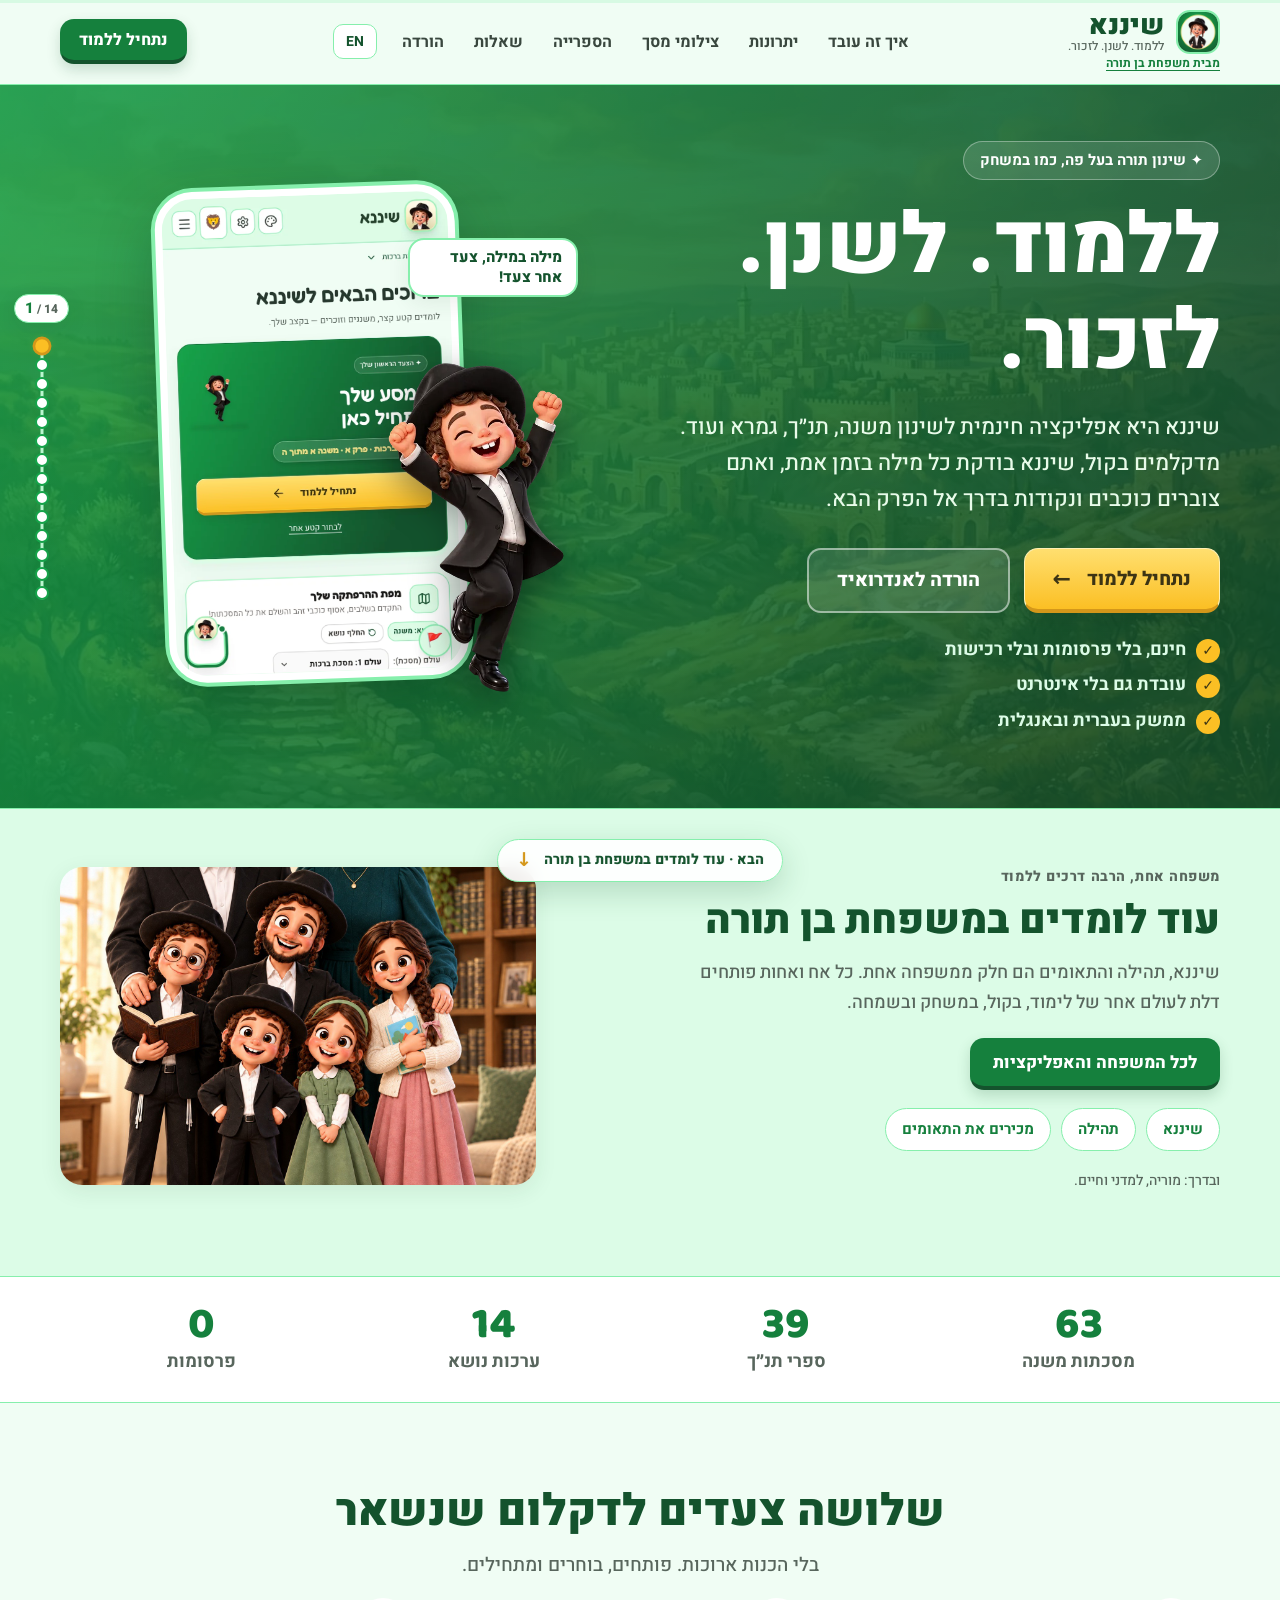
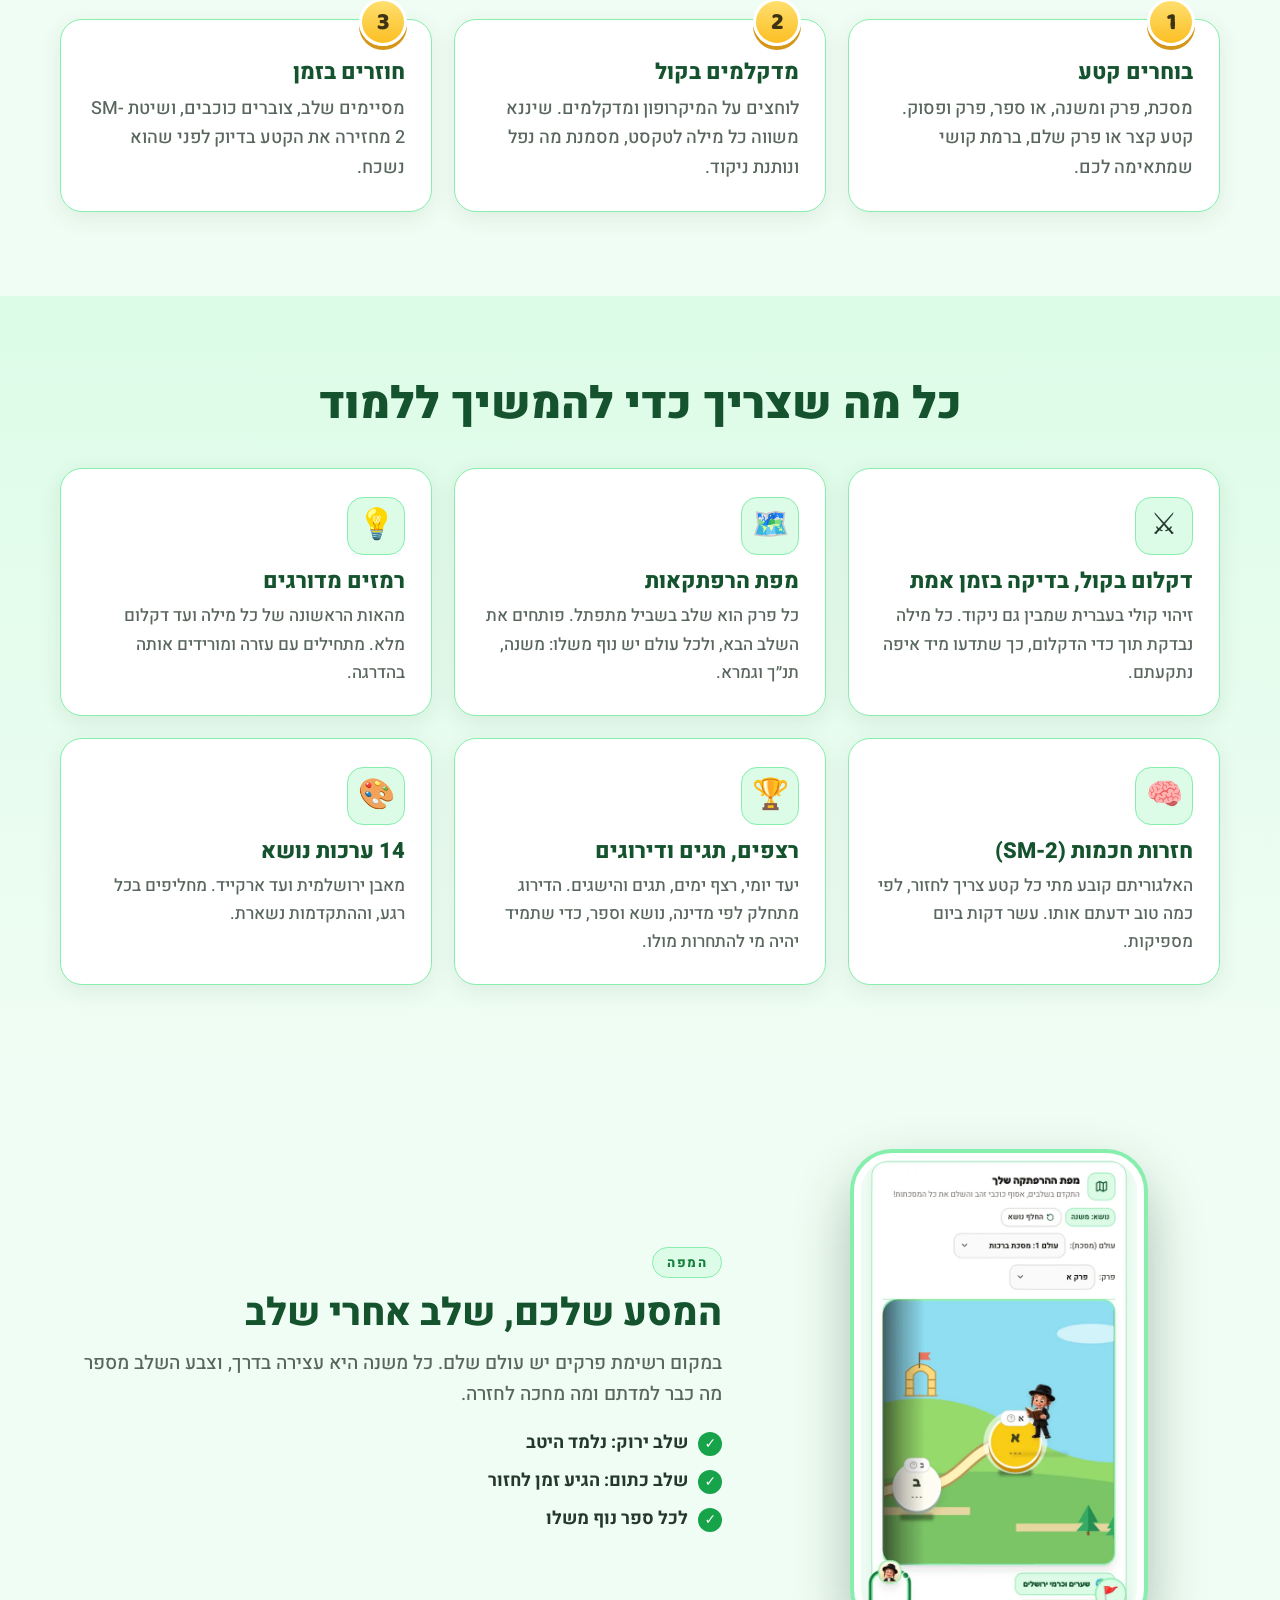
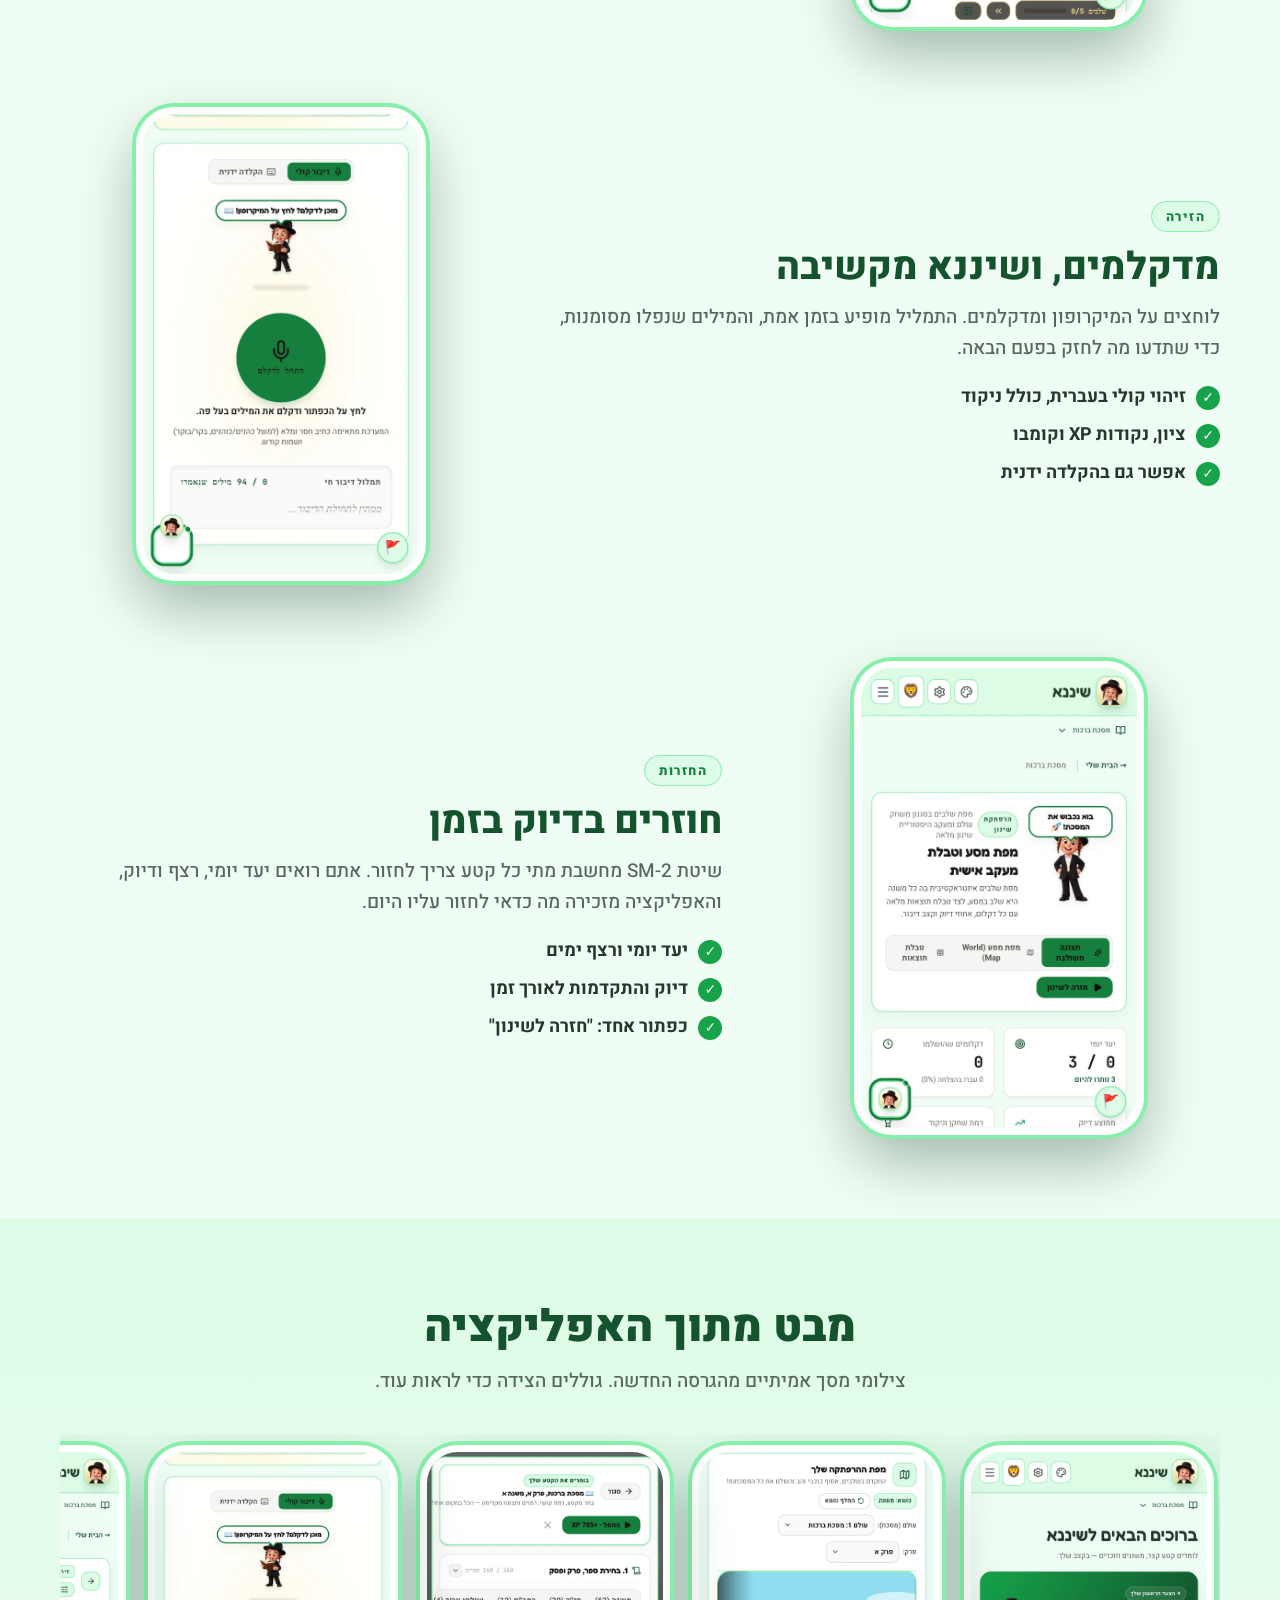
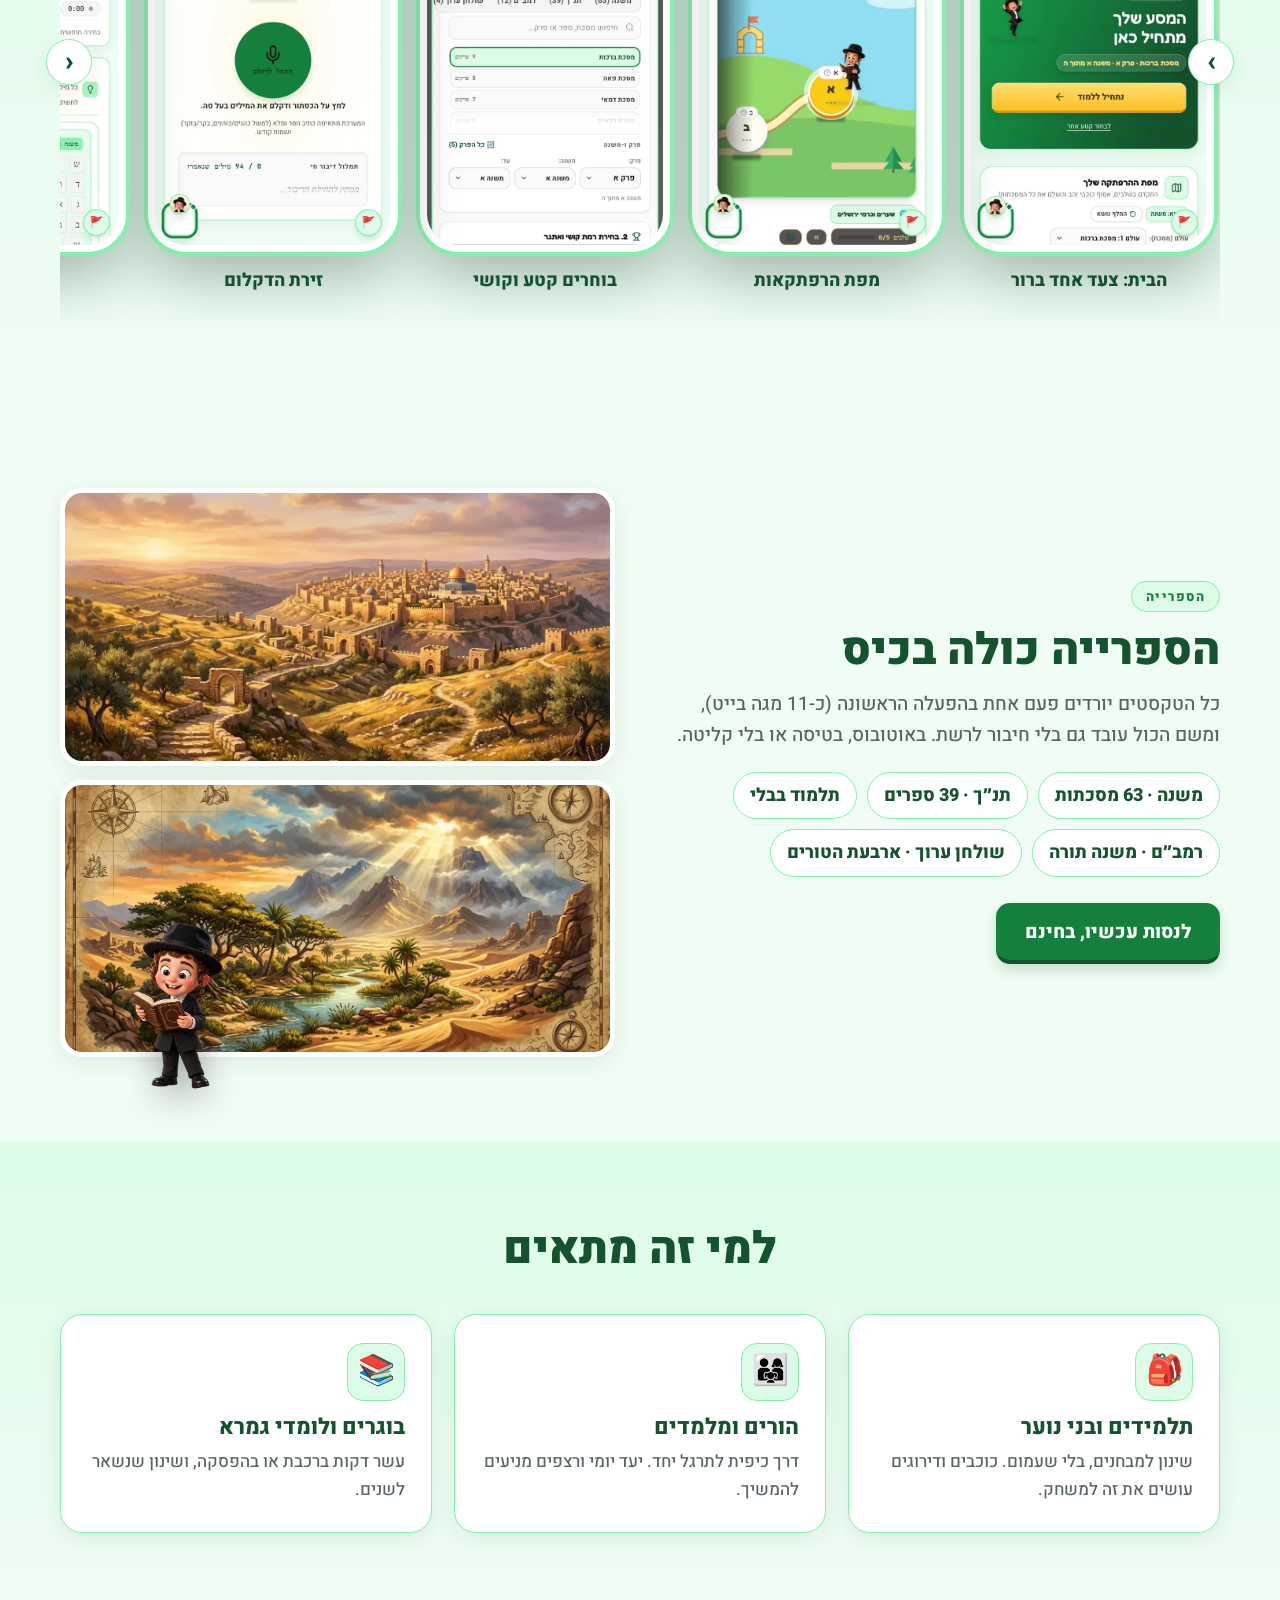
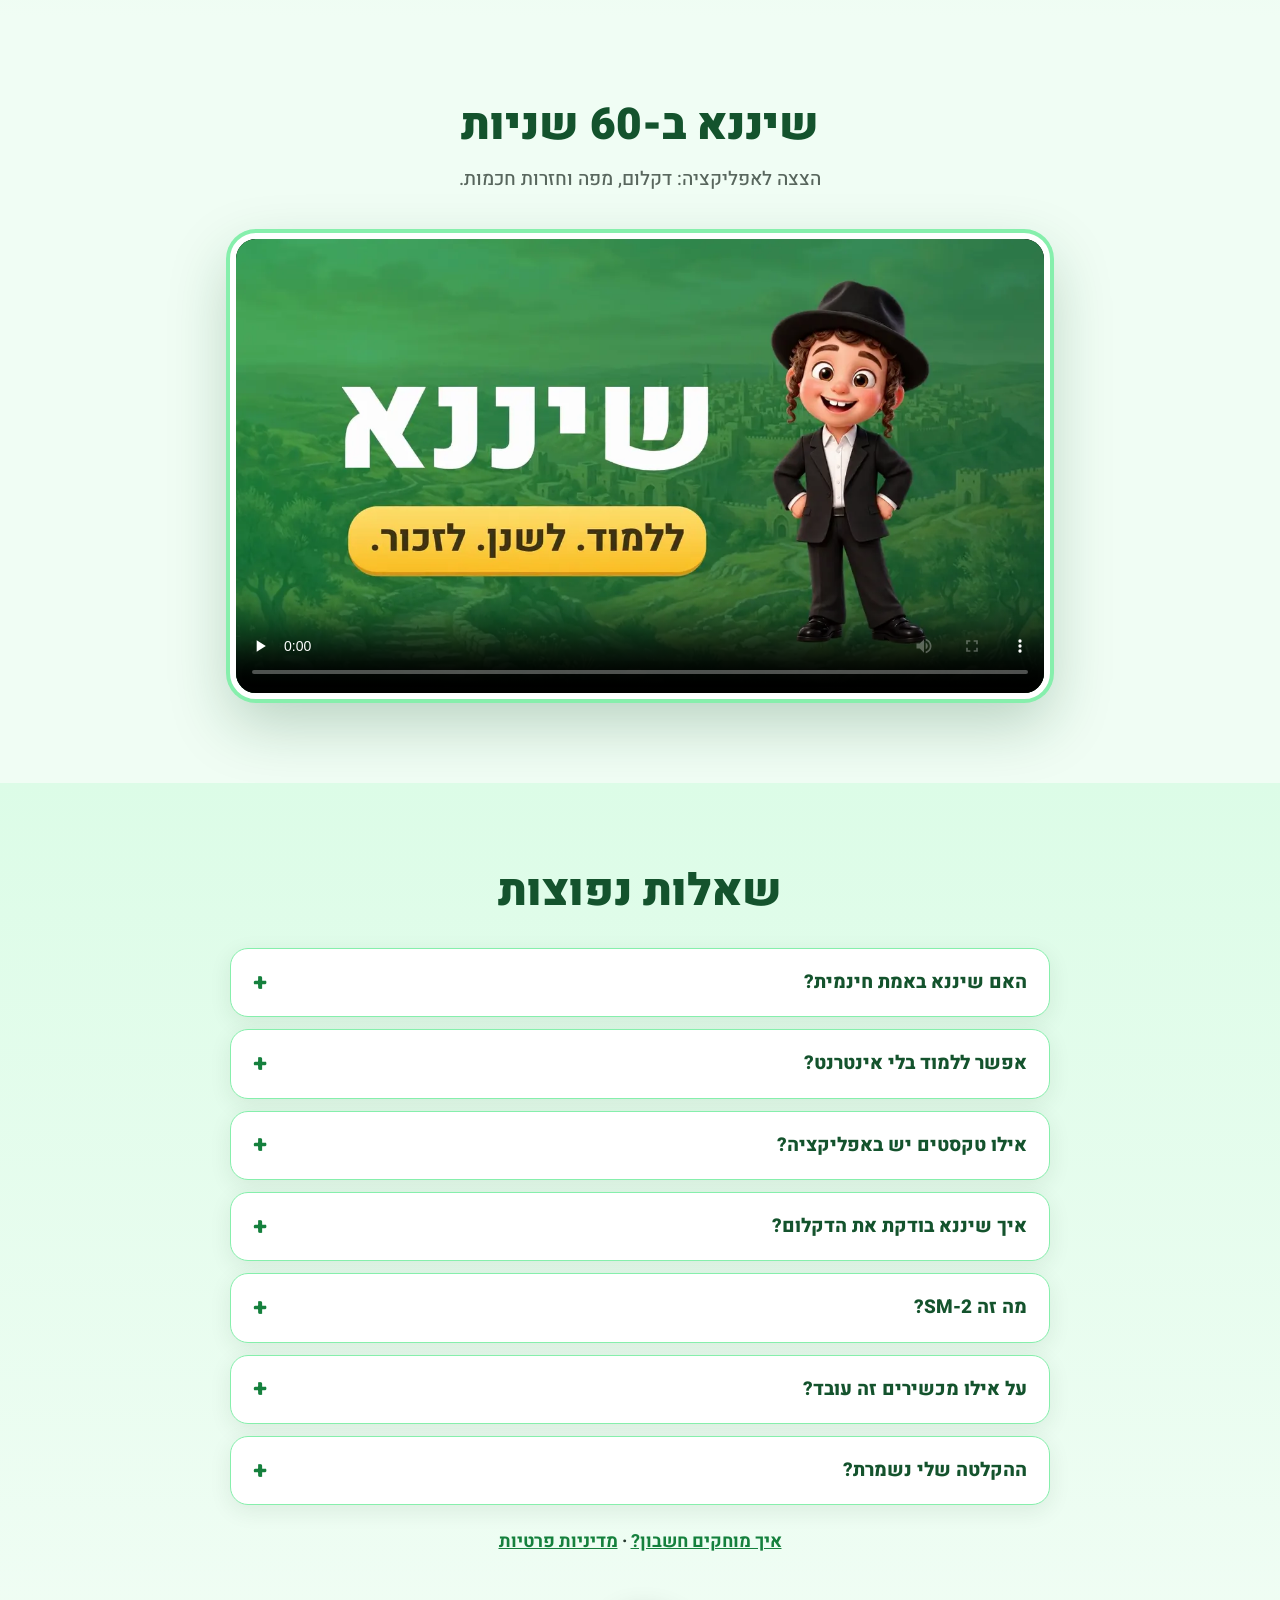
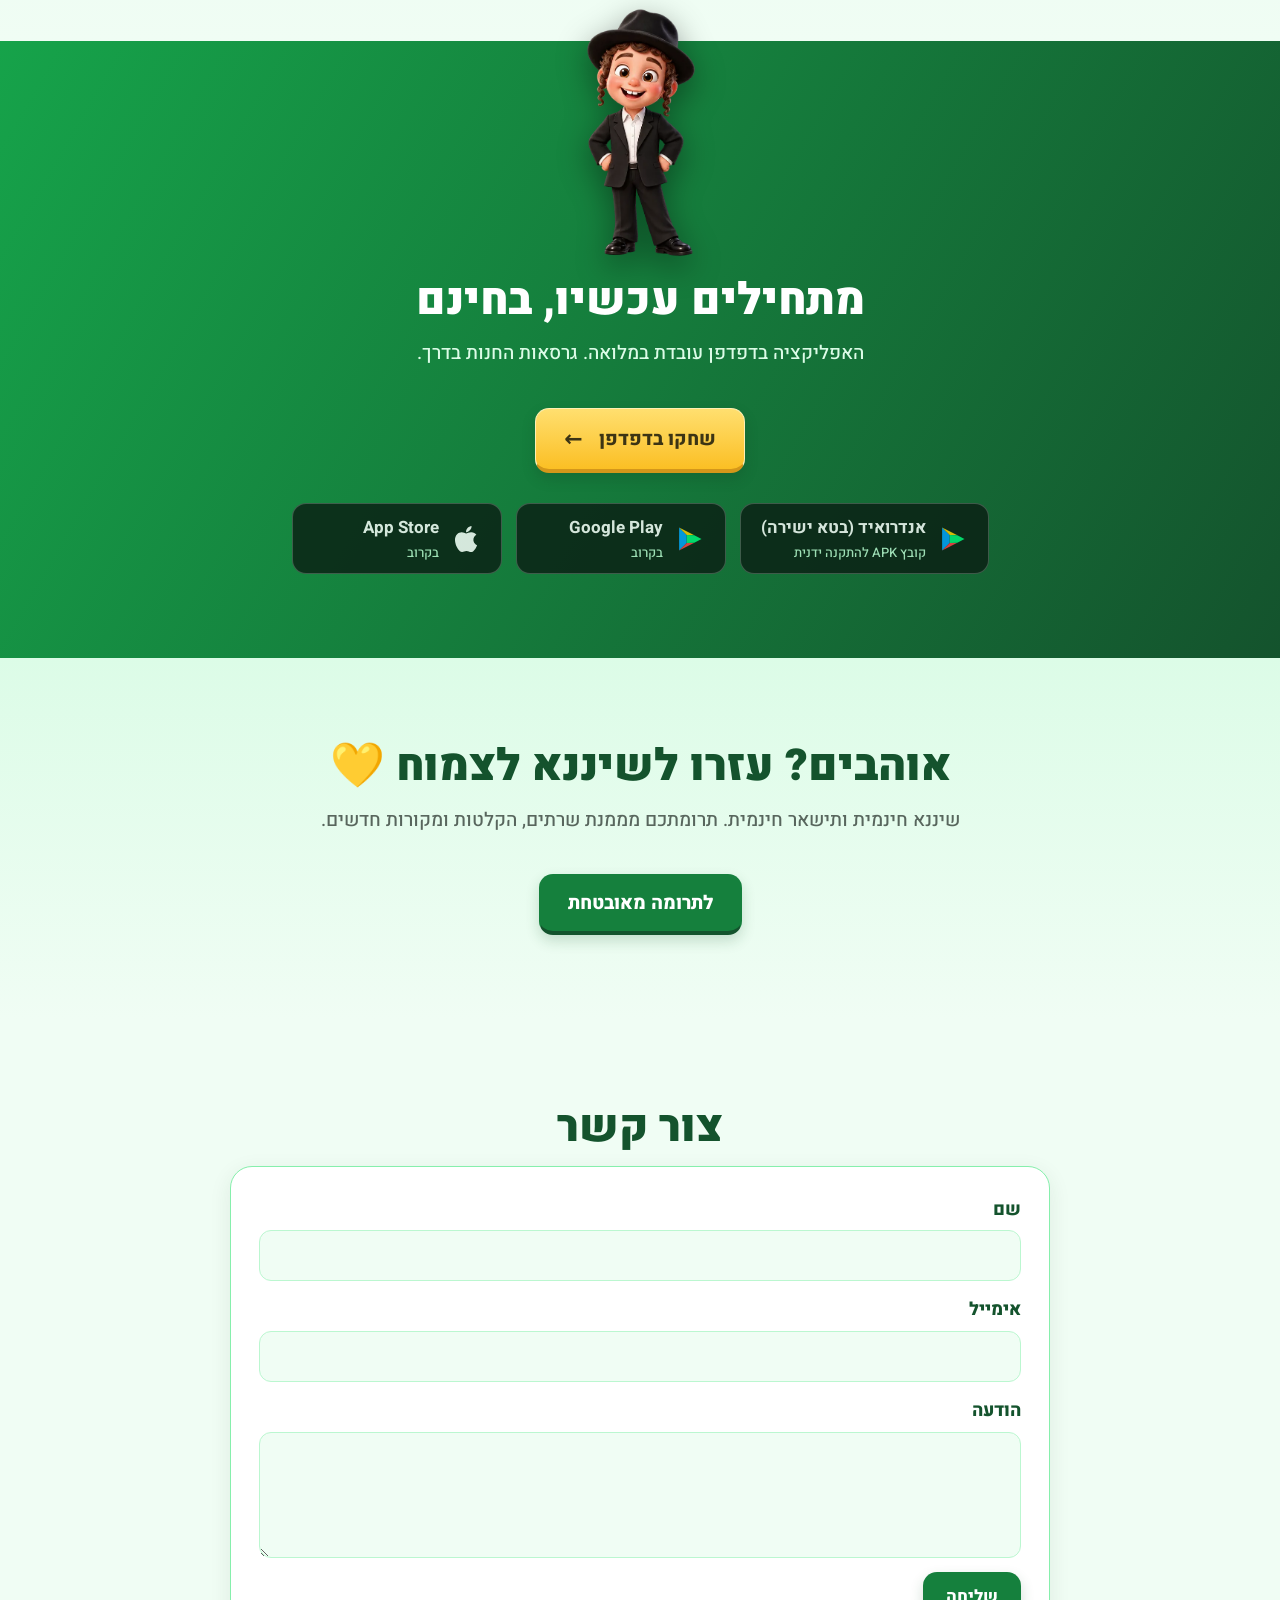
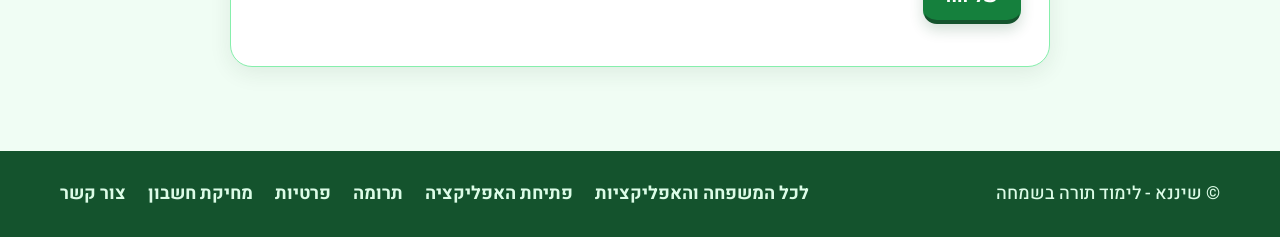
==== commit 08def610: "Fix missing newline at end of index.html Add missing newline at the end of index.html" ====
--- a/index.html
+++ b/index.html
@@ -240,4 +240,4 @@
 </footer>
 <script src="app.js"></script>
 </body>
-                                            </html>
+</html>
